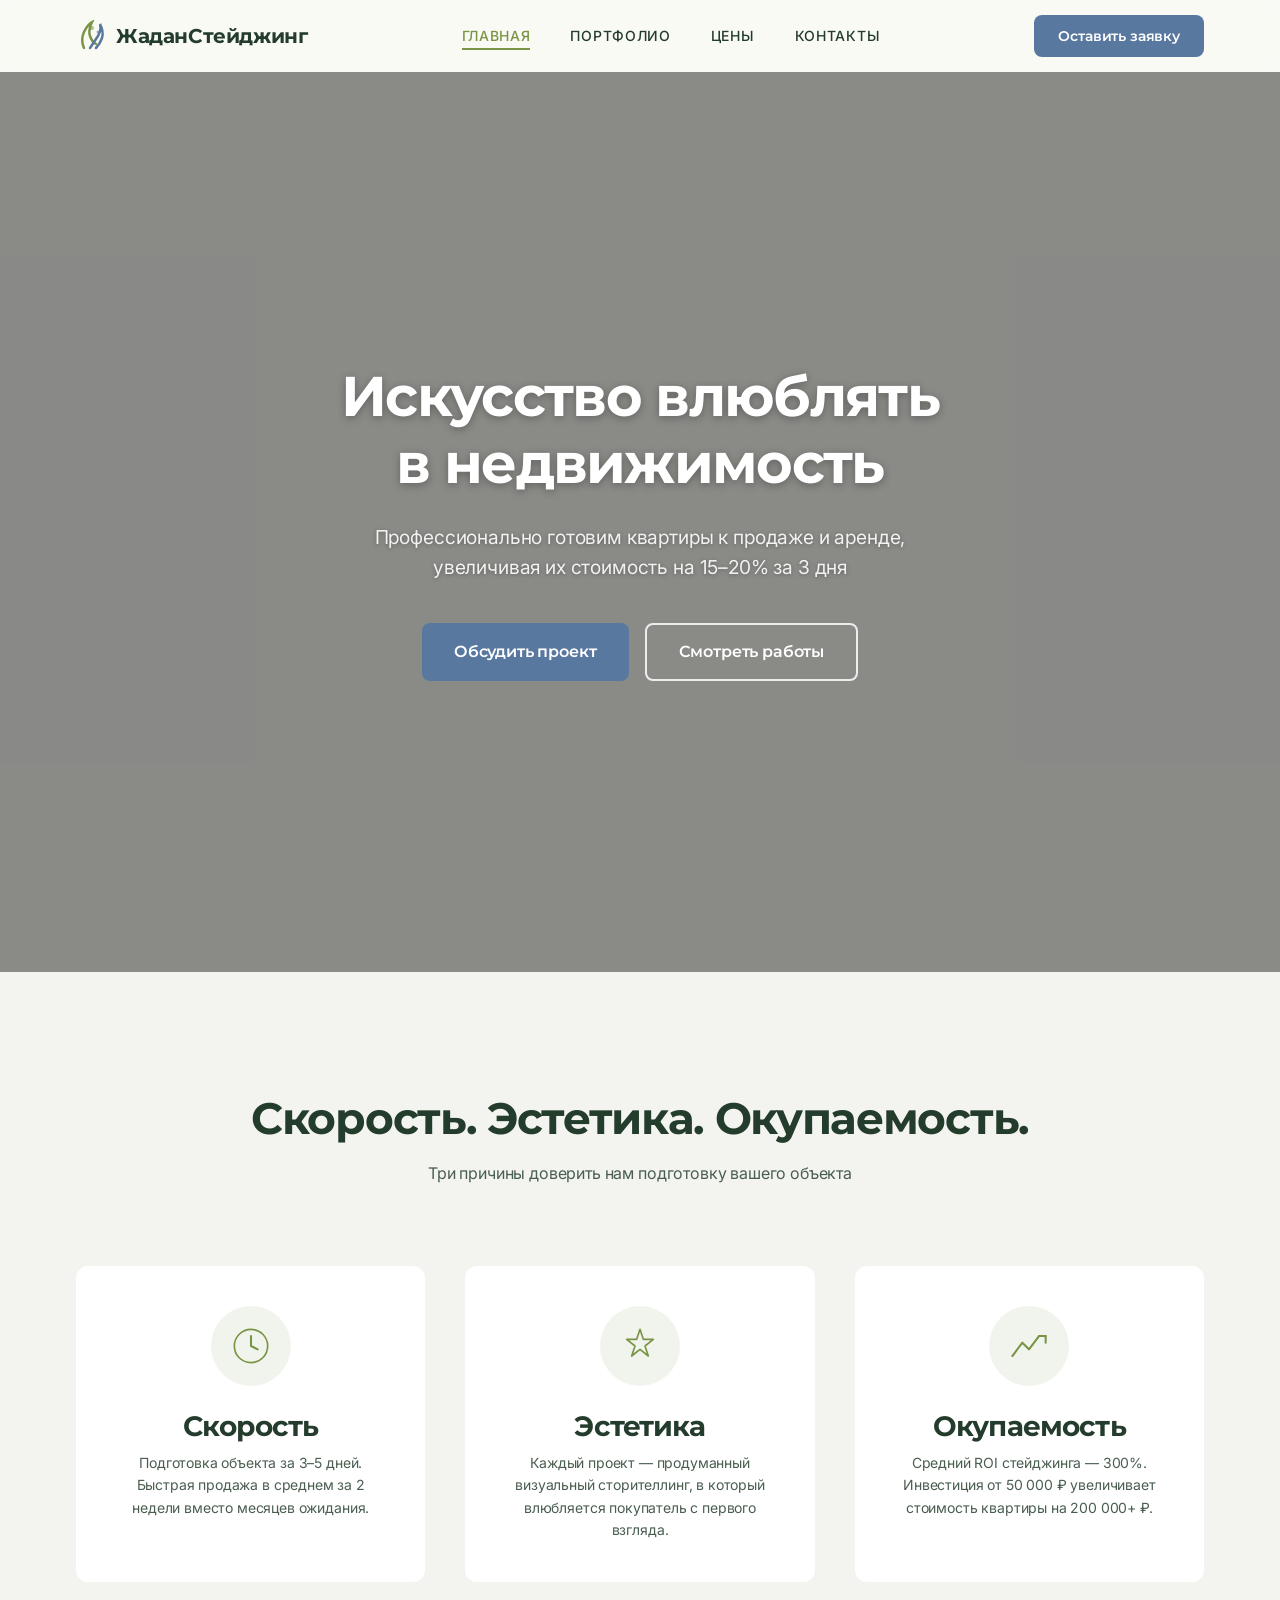
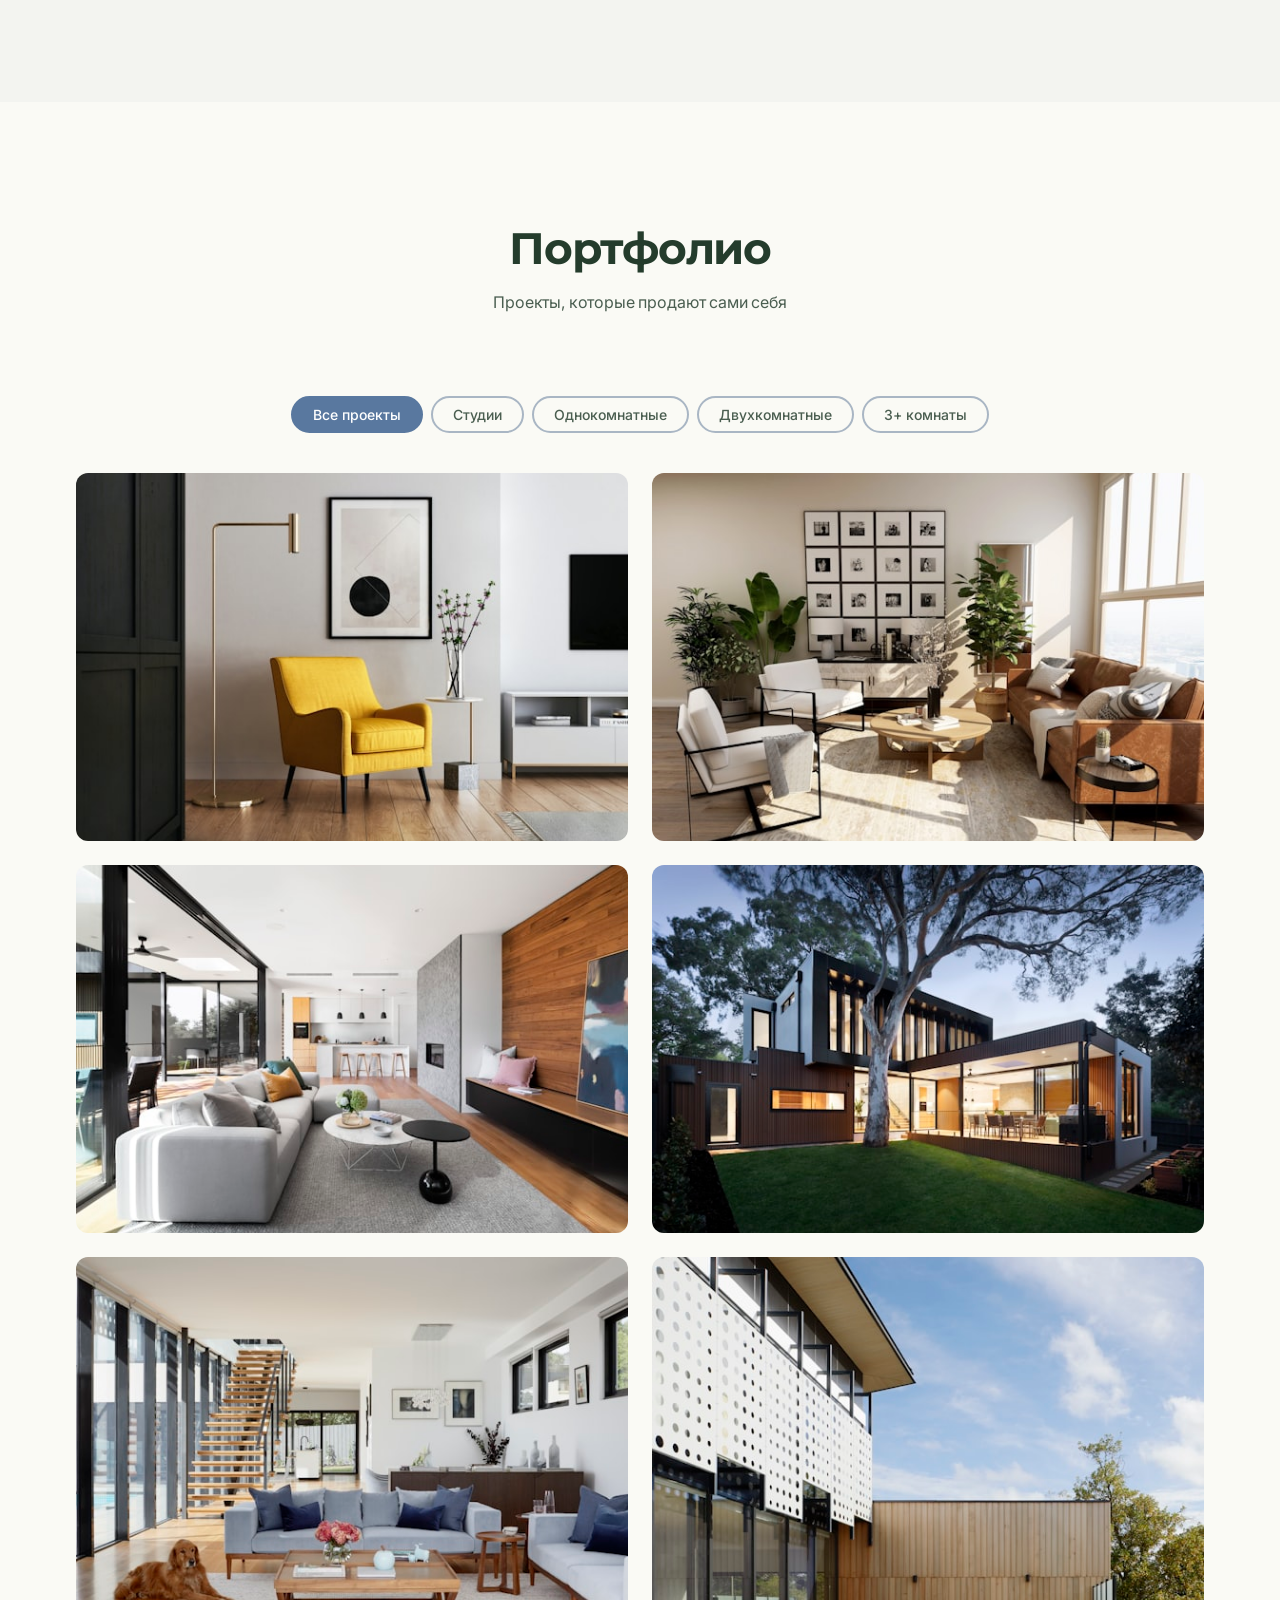
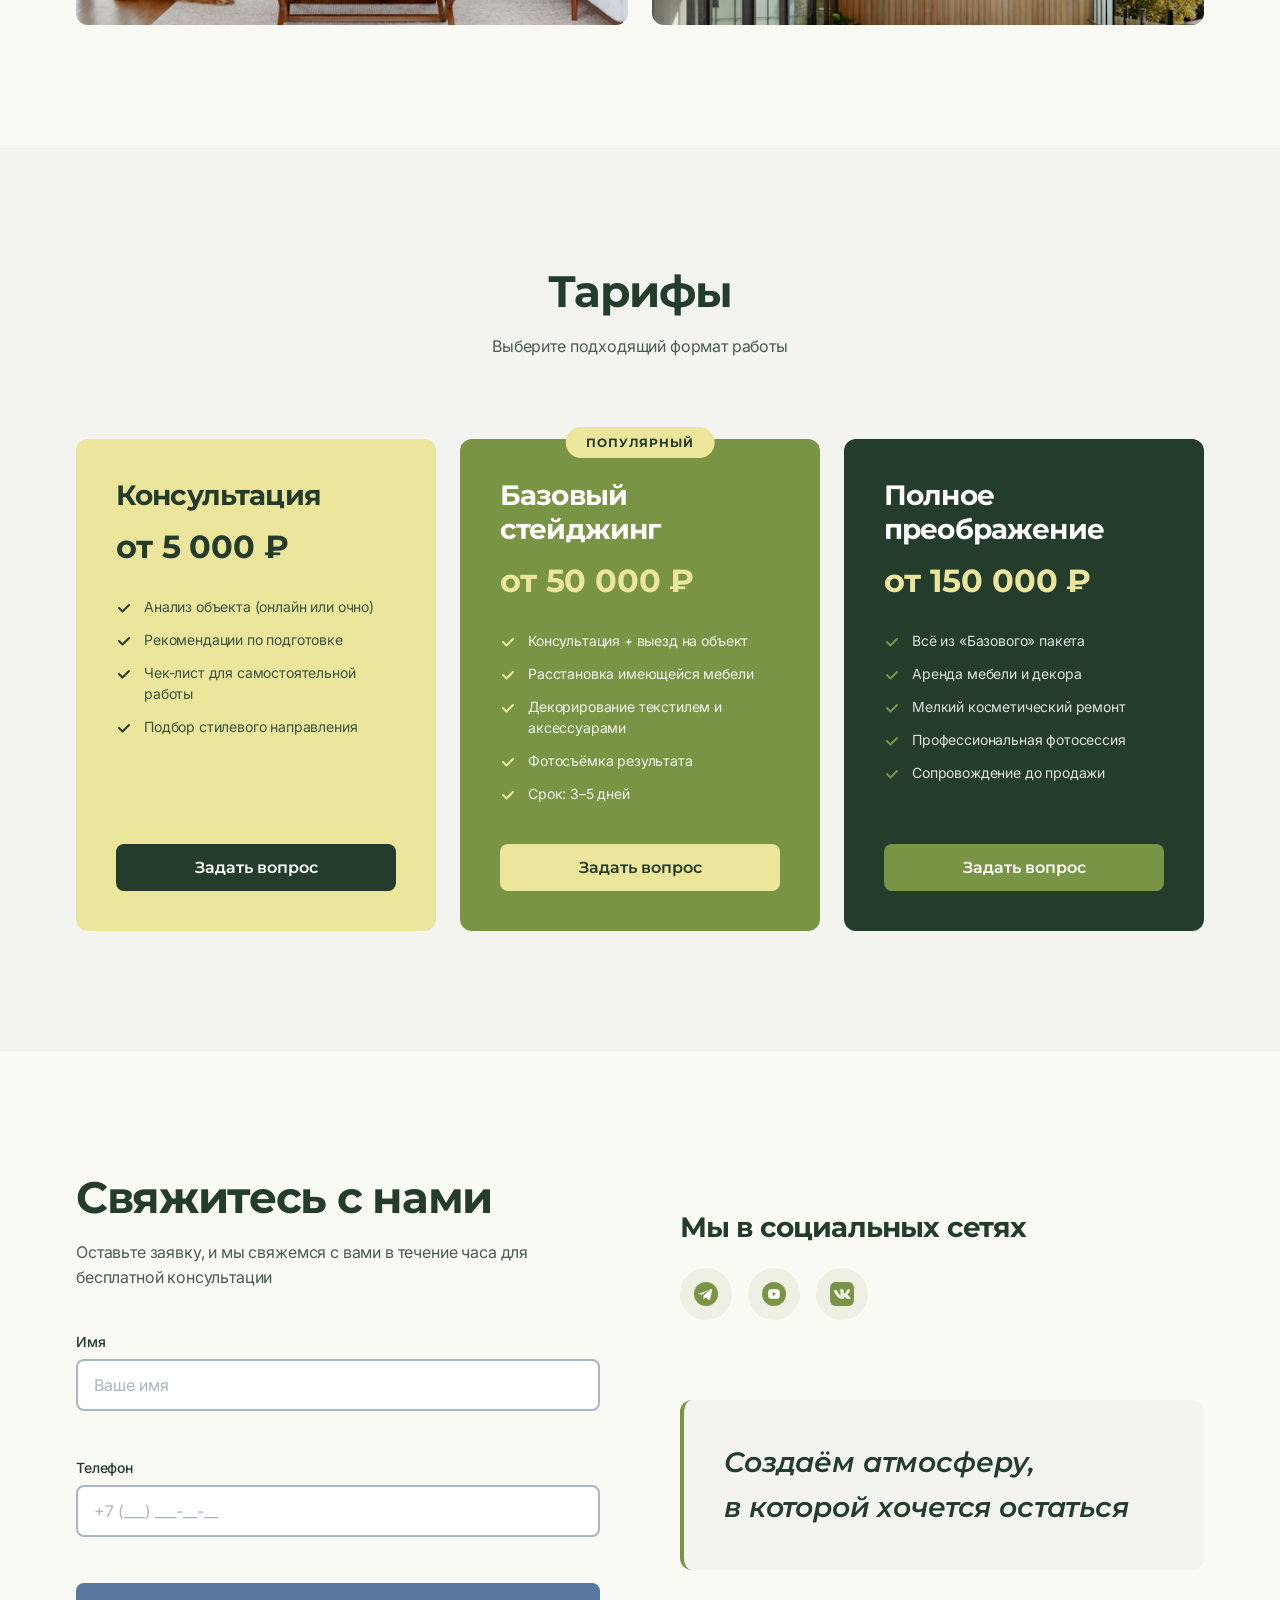
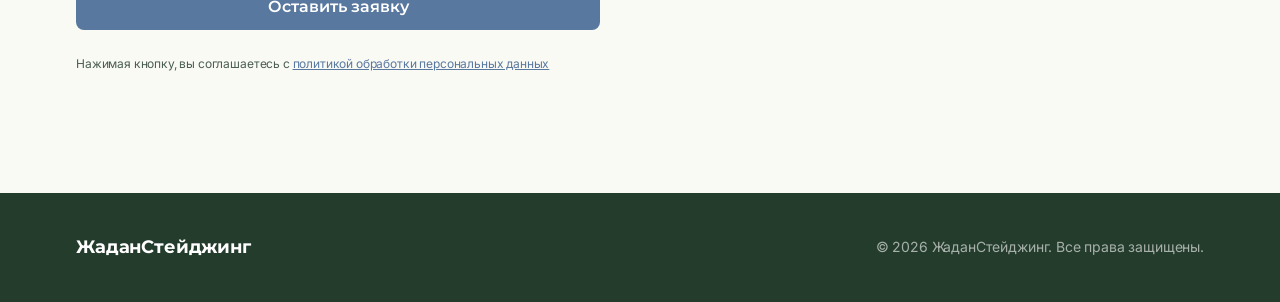
==== index.html @ 7bfe6c8c "старая версия Co-Authored-By: Claude Sonnet 4.6 <noreply@anthropic.com>" ====
<!DOCTYPE html>
<html lang="ru">
<head>
  <meta charset="UTF-8">
  <meta name="viewport" content="width=device-width, initial-scale=1.0">
  <meta name="description" content="Профессиональный хоумстейджинг для быстрой и выгодной продажи недвижимости. Увеличим стоимость вашего объекта за 3 дня.">
  <meta name="keywords" content="хоум стейджинг, подготовка квартиры к продаже, стейджинг Москва, home staging, ЖаданСтейджинг">

  <!-- Open Graph -->
  <meta property="og:title" content="ЖаданСтейджинг — Искусство влюблять в недвижимость">
  <meta property="og:description" content="Профессиональный хоум-стейджинг: быстрая продажа, высокая цена.">
  <meta property="og:type" content="website">
  <meta property="og:locale" content="ru_RU">

  <title>Хоумстейджинг в Москве — Студия «ЖаданСтейджинг»</title>

  <!-- Preconnect Google Fonts -->
  <link rel="preconnect" href="https://fonts.googleapis.com">
  <link rel="preconnect" href="https://fonts.gstatic.com" crossorigin>
  <link href="https://fonts.googleapis.com/css2?family=Inter:wght@400;500;600&family=Montserrat:wght@600;700&display=swap" rel="stylesheet">

  <!-- Preload hero image -->
  <link rel="preload" as="image" href="photo-1757924461488-ef9ad0670978.avif" type="image/avif">

  <!-- CSS -->
  <link rel="stylesheet" href="css/variables.css">
  <link rel="stylesheet" href="css/base.css">
  <link rel="stylesheet" href="css/header.css">
  <link rel="stylesheet" href="css/hero.css">
  <link rel="stylesheet" href="css/advantages.css">
  <link rel="stylesheet" href="css/portfolio.css">
  <link rel="stylesheet" href="css/pricing.css">
  <link rel="stylesheet" href="css/contacts.css">
  <link rel="stylesheet" href="css/animations.css">
  <link rel="stylesheet" href="css/responsive.css">

  <!-- JS -->
  <script src="js/main.js" defer></script>
  <script src="js/slider.js" defer></script>
  <script src="js/portfolio.js" defer></script>
  <script src="js/form.js" defer></script>
  <script src="js/modal.js" defer></script>
  <script src="js/animations.js" defer></script>

  <!-- Structured Data -->
  <script type="application/ld+json">
  {
    "@context": "https://schema.org",
    "@type": "LocalBusiness",
    "name": "ЖаданСтейджинг",
    "description": "Студия хоум-стейджинга в Москве. Подготовка квартир к продаже и аренде.",
    "url": "https://shelest-staging.ru",
    "address": {
      "@type": "PostalAddress",
      "addressLocality": "Москва",
      "addressCountry": "RU"
    },
    "sameAs": [
      "https://t.me/shelest_staging",
      "https://vk.com/shelest_staging"
    ]
  }
  </script>
</head>
<body>

  <!-- ===== HEADER ===== -->
  <header class="site-header" id="header">
    <div class="container header__inner">
      <a href="#" class="header__logo" aria-label="ЖаданСтейджинг — на главную">
        <svg class="header__logo-icon" width="32" height="32" viewBox="0 0 32 32" fill="none" aria-hidden="true">
          <path d="M8 28C8 28 4 20 8 12C12 4 16 2 16 2C16 2 12 10 14 16C16 22 20 24 20 24" stroke="#7A9445" stroke-width="2.5" stroke-linecap="round"/>
          <path d="M14 28C14 28 18 22 22 16C26 10 24 4 24 4C24 4 28 12 26 18C24 24 20 28 20 28" stroke="#59789F" stroke-width="2.5" stroke-linecap="round"/>
          <circle cx="16" cy="8" r="2" fill="#7A9445" opacity="0.6"/>
          <circle cx="22" cy="12" r="1.5" fill="#59789F" opacity="0.6"/>
        </svg>
        <span class="header__logo-text">ЖаданСтейджинг</span>
      </a>

      <nav class="header__nav" id="nav" aria-label="Основная навигация">
        <ul class="header__nav-list">
          <li><a href="#hero" class="header__nav-link">Главная</a></li>
          <li><a href="#portfolio" class="header__nav-link">Портфолио</a></li>
          <li><a href="#pricing" class="header__nav-link">Цены</a></li>
          <li><a href="#contacts" class="header__nav-link">Контакты</a></li>
        </ul>
      </nav>

      <a href="#contacts" class="btn-primary header__cta">Оставить заявку</a>

      <button class="header__burger" id="burger" aria-label="Открыть меню" aria-expanded="false">
        <span></span>
        <span></span>
        <span></span>
      </button>
    </div>
  </header>

  <main>
    <!-- ===== HERO ===== -->
    <section class="hero section" id="hero" style="background-image: url('photo-1757924461488-ef9ad0670978.avif');">
      <div class="hero__overlay"></div>
      <div class="container hero__inner">
        <div class="hero__content reveal">
          <h1 class="hero__title">Искусство влюблять в&nbsp;недвижимость</h1>
          <p class="hero__subtitle">
            Профессионально готовим квартиры к продаже и аренде, увеличивая их стоимость на 15–20% за&nbsp;3&nbsp;дня
          </p>
          <div class="hero__actions">
            <a href="#contacts" class="btn-primary hero__cta">Обсудить проект</a>
            <a href="#portfolio" class="btn-outline hero__cta-secondary">Смотреть работы</a>
          </div>
        </div>
      </div>
    </section>

    <!-- ===== ADVANTAGES ===== -->
    <section class="advantages section" id="advantages">
      <div class="container">
        <h2 class="section__title reveal">Скорость. Эстетика. Окупаемость.</h2>
        <p class="section__subtitle reveal">Три причины доверить нам подготовку вашего объекта</p>

        <div class="advantages__grid reveal-stagger">
          <article class="advantage-card reveal">
            <div class="advantage-card__icon" aria-hidden="true">
              <svg width="48" height="48" viewBox="0 0 48 48" fill="none">
                <circle cx="24" cy="24" r="20" stroke="currentColor" stroke-width="2"/>
                <polyline points="24,12 24,24 32,28" stroke="currentColor" stroke-width="2.5" stroke-linecap="round" stroke-linejoin="round"/>
              </svg>
            </div>
            <h3 class="advantage-card__title">Скорость</h3>
            <p class="advantage-card__text">
              Подготовка объекта за 3–5 дней. Быстрая продажа в среднем за 2 недели вместо месяцев ожидания.
            </p>
          </article>

          <article class="advantage-card reveal">
            <div class="advantage-card__icon" aria-hidden="true">
              <svg width="48" height="48" viewBox="0 0 48 48" fill="none">
                <path d="M24 4L28 16H40L30 24L34 36L24 28L14 36L18 24L8 16H20L24 4Z" stroke="currentColor" stroke-width="2" stroke-linejoin="round"/>
              </svg>
            </div>
            <h3 class="advantage-card__title">Эстетика</h3>
            <p class="advantage-card__text">
              Каждый проект — продуманный визуальный сторителлинг, в который влюбляется покупатель с первого взгляда.
            </p>
          </article>

          <article class="advantage-card reveal">
            <div class="advantage-card__icon" aria-hidden="true">
              <svg width="48" height="48" viewBox="0 0 48 48" fill="none">
                <polyline points="4,36 16,20 24,28 36,12 44,12" stroke="currentColor" stroke-width="2.5" stroke-linecap="round" stroke-linejoin="round"/>
                <polyline points="36,12 44,12 44,20" stroke="currentColor" stroke-width="2.5" stroke-linecap="round" stroke-linejoin="round"/>
              </svg>
            </div>
            <h3 class="advantage-card__title">Окупаемость</h3>
            <p class="advantage-card__text">
              Средний ROI стейджинга — 300%. Инвестиция от 50 000 ₽ увеличивает стоимость квартиры на 200 000+ ₽.
            </p>
          </article>
        </div>
      </div>
    </section>

    <!-- ===== PORTFOLIO ===== -->
    <section class="portfolio section" id="portfolio">
      <div class="container">
        <h2 class="section__title reveal">Портфолио</h2>
        <p class="section__subtitle reveal">Проекты, которые продают сами себя</p>

        <div class="portfolio__filters reveal" role="group" aria-label="Фильтр по типу">
          <button class="portfolio__filter-btn active" data-filter="all">Все проекты</button>
          <button class="portfolio__filter-btn" data-filter="studio">Студии</button>
          <button class="portfolio__filter-btn" data-filter="1room">Однокомнатные</button>
          <button class="portfolio__filter-btn" data-filter="2room">Двухкомнатные</button>
          <button class="portfolio__filter-btn" data-filter="3room">3+ комнаты</button>
        </div>

        <div class="portfolio__grid reveal-stagger">
          <article class="portfolio__item reveal" data-category="studio">
            <div class="portfolio__img-wrapper">
              <img src="assets/images/portfolio/project-1.webp" alt="Стейджинг студии 28м² в ЖК Символ" loading="lazy" width="580" height="400">
              <div class="portfolio__overlay">
                <span class="portfolio__tag">Студия</span>
                <h3 class="portfolio__item-title">ЖК «Символ»</h3>
                <p class="portfolio__item-details">28 м² · Студия · Современный стиль</p>
              </div>
            </div>
          </article>

          <article class="portfolio__item reveal" data-category="1room">
            <div class="portfolio__img-wrapper">
              <img src="assets/images/portfolio/project-2.webp" alt="Стейджинг однокомнатной 42м² в ЖК Скандинавия" loading="lazy" width="580" height="400">
              <div class="portfolio__overlay">
                <span class="portfolio__tag">Однокомнатная</span>
                <h3 class="portfolio__item-title">ЖК «Скандинавия»</h3>
                <p class="portfolio__item-details">42 м² · 1-комнатная · Скандинавский стиль</p>
              </div>
            </div>
          </article>

          <article class="portfolio__item reveal" data-category="2room">
            <div class="portfolio__img-wrapper">
              <img src="assets/images/portfolio/project-3.webp" alt="Стейджинг двухкомнатной 58м² в ЖК Сердце Столицы" loading="lazy" width="580" height="400">
              <div class="portfolio__overlay">
                <span class="portfolio__tag">Двухкомнатная</span>
                <h3 class="portfolio__item-title">ЖК «Сердце Столицы»</h3>
                <p class="portfolio__item-details">58 м² · 2-комнатная · Минимализм</p>
              </div>
            </div>
          </article>

          <article class="portfolio__item reveal" data-category="studio">
            <div class="portfolio__img-wrapper">
              <img src="assets/images/portfolio/project-4.webp" alt="Стейджинг студии 32м² в ЖК Level" loading="lazy" width="580" height="400">
              <div class="portfolio__overlay">
                <span class="portfolio__tag">Студия</span>
                <h3 class="portfolio__item-title">ЖК «Level Амурская»</h3>
                <p class="portfolio__item-details">32 м² · Студия · Лофт</p>
              </div>
            </div>
          </article>

          <article class="portfolio__item reveal" data-category="3room">
            <div class="portfolio__img-wrapper">
              <img src="assets/images/portfolio/project-5.webp" alt="Стейджинг трёхкомнатной 85м² в ЖК Пресня Сити" loading="lazy" width="580" height="400">
              <div class="portfolio__overlay">
                <span class="portfolio__tag">3+ комнаты</span>
                <h3 class="portfolio__item-title">ЖК «Пресня Сити»</h3>
                <p class="portfolio__item-details">85 м² · 3-комнатная · Классика</p>
              </div>
            </div>
          </article>

          <article class="portfolio__item reveal" data-category="1room">
            <div class="portfolio__img-wrapper">
              <img src="assets/images/portfolio/project-6.webp" alt="Стейджинг однокомнатной 38м² в ЖК Фили Град" loading="lazy" width="580" height="400">
              <div class="portfolio__overlay">
                <span class="portfolio__tag">Однокомнатная</span>
                <h3 class="portfolio__item-title">ЖК «Фили Град»</h3>
                <p class="portfolio__item-details">38 м² · 1-комнатная · Эко-стиль</p>
              </div>
            </div>
          </article>
        </div>
      </div>
    </section>

    <!-- ===== PRICING ===== -->
    <section class="pricing section" id="pricing">
      <div class="container">
        <h2 class="section__title reveal">Тарифы</h2>
        <p class="section__subtitle reveal">Выберите подходящий формат работы</p>

        <div class="pricing__grid reveal-stagger">
          <article class="pricing-card pricing-card--vanilla reveal">
            <h3 class="pricing-card__name">Консультация</h3>
            <p class="pricing-card__price">от 5 000 ₽</p>
            <ul class="pricing-card__features">
              <li>Анализ объекта (онлайн или очно)</li>
              <li>Рекомендации по подготовке</li>
              <li>Чек-лист для самостоятельной работы</li>
              <li>Подбор стилевого направления</li>
            </ul>
            <button type="button" class="btn-primary pricing-card__cta" data-modal="pricing" data-plan="Консультация" data-desc="Консультация — быстрый старт для подготовки вашей квартиры. Расскажем, что нужно сделать, и составим план действий.">Задать вопрос</button>
          </article>

          <article class="pricing-card pricing-card--moss reveal">
            <span class="pricing-card__badge">Популярный</span>
            <h3 class="pricing-card__name">Базовый стейджинг</h3>
            <p class="pricing-card__price">от 50 000 ₽</p>
            <ul class="pricing-card__features">
              <li>Консультация + выезд на объект</li>
              <li>Расстановка имеющейся мебели</li>
              <li>Декорирование текстилем и аксессуарами</li>
              <li>Фотосъёмка результата</li>
              <li>Срок: 3–5 дней</li>
            </ul>
            <button type="button" class="btn-primary pricing-card__cta" data-modal="pricing" data-plan="Базовый стейджинг" data-desc="Базовый стейджинг — оптимальное соотношение вложений и результата. Расскажем детали и рассчитаем стоимость для вашей квартиры.">Задать вопрос</button>
          </article>

          <article class="pricing-card pricing-card--dark reveal">
            <h3 class="pricing-card__name">Полное преображение</h3>
            <p class="pricing-card__price">от 150 000 ₽</p>
            <ul class="pricing-card__features">
              <li>Всё из «Базового» пакета</li>
              <li>Аренда мебели и декора</li>
              <li>Мелкий косметический ремонт</li>
              <li>Профессиональная фотосессия</li>
              <li>Сопровождение до продажи</li>
            </ul>
            <button type="button" class="btn-primary pricing-card__cta" data-modal="pricing" data-plan="Полное преображение" data-desc="Полное преображение — комплексная подготовка вашей квартиры под ключ. Обсудим детали и подберём лучшее решение.">Задать вопрос</button>
          </article>
        </div>
      </div>
    </section>

    <!-- ===== CONTACTS ===== -->
    <section class="contacts section" id="contacts">
      <div class="container contacts__inner">
        <div class="contacts__content reveal">
          <h2 class="contacts__title">Свяжитесь с нами</h2>
          <p class="contacts__text">
            Оставьте заявку, и мы свяжемся с вами в течение часа для бесплатной консультации
          </p>

          <form class="contacts__form" id="contact-form" novalidate>
            <div class="form-group">
              <label for="name" class="form-label">Имя</label>
              <input
                type="text" id="name" name="name"
                class="form-input"
                placeholder="Ваше имя"
                required minlength="2"
                autocomplete="given-name"
              >
              <span class="form-error" aria-live="polite"></span>
            </div>
            <div class="form-group">
              <label for="phone" class="form-label">Телефон</label>
              <input
                type="tel" id="phone" name="phone"
                class="form-input"
                placeholder="+7 (___) ___-__-__"
                required
                autocomplete="tel"
              >
              <span class="form-error" aria-live="polite"></span>
            </div>
            <button type="submit" class="btn-primary contacts__submit">Оставить заявку</button>
            <p class="contacts__consent">
              Нажимая кнопку, вы соглашаетесь с
              <a href="#">политикой обработки персональных данных</a>
            </p>
          </form>
        </div>

        <div class="contacts__info reveal">
          <h3 class="contacts__info-title">Мы в социальных сетях</h3>
          <div class="contacts__social-links">
            <a href="https://t.me/" class="social-link" aria-label="Telegram" target="_blank" rel="noopener">
              <svg width="28" height="28" viewBox="0 0 28 28" fill="none">
                <path d="M14 28C21.732 28 28 21.732 28 14C28 6.268 21.732 0 14 0C6.268 0 0 6.268 0 14C0 21.732 6.268 28 14 28Z" fill="currentColor"/>
                <path d="M6.3 13.7L20.2 8.2C20.8 8 21.4 8.4 21.2 9.2L18.8 20.4C18.6 21.1 18.1 21.3 17.5 20.9L13.5 18L11.6 19.8C11.4 20 11.1 20.1 10.9 19.8L11.3 15.8L18.3 9.5C18.6 9.2 18.2 9.1 17.8 9.3L9.1 14.8L5.2 13.6C4.5 13.4 4.5 12.8 5.3 12.4L6.3 13.7Z" fill="white"/>
              </svg>
            </a>
            <a href="https://youtube.com/" class="social-link" aria-label="YouTube" target="_blank" rel="noopener">
              <svg width="28" height="28" viewBox="0 0 28 28" fill="none">
                <rect width="28" height="28" rx="14" fill="currentColor"/>
                <path d="M20.5 10.2C20.3 9.5 19.8 9 19.1 8.8C17.8 8.5 14 8.5 14 8.5C14 8.5 10.2 8.5 8.9 8.8C8.2 9 7.7 9.5 7.5 10.2C7.2 11.5 7.2 14 7.2 14C7.2 14 7.2 16.5 7.5 17.8C7.7 18.5 8.2 19 8.9 19.2C10.2 19.5 14 19.5 14 19.5C14 19.5 17.8 19.5 19.1 19.2C19.8 19 20.3 18.5 20.5 17.8C20.8 16.5 20.8 14 20.8 14C20.8 14 20.8 11.5 20.5 10.2Z" fill="white"/>
                <path d="M12.5 16.5L16.5 14L12.5 11.5V16.5Z" fill="currentColor"/>
              </svg>
            </a>
            <a href="https://vk.com/" class="social-link" aria-label="ВКонтакте" target="_blank" rel="noopener">
              <svg width="28" height="28" viewBox="0 0 24 24" fill="currentColor">
                <path fill-rule="evenodd" clip-rule="evenodd" d="M15.684 0H8.316C1.592 0 0 1.592 0 8.316v7.368C0 22.408 1.592 24 8.316 24h7.368C22.408 24 24 22.408 24 15.684V8.316C24 1.592 22.408 0 15.684 0zm3.692 17.123h-1.744c-.66 0-.864-.525-2.05-1.727-1.033-1-1.49-.895-1.49 0v1.49C14.092 17 13.35 17 12.5 17c-3.042 0-4.864-1.99-4.864-1.99s-2.498-3.08-3.788-5.86c-.267-.59-.037-.893.616-.893h1.74c.543 0 .75.244.975.814.89 2.18 2.37 4.08 2.98 4.08.23 0 .336-.105.336-.674V9.58c-.063-1.24-.73-1.35-.73-1.9 0-.27.207-.543.547-.543h2.74c.46 0 .626.244.626.787v3.31c0 .46.207.624.336.624.23 0 .42-.164 1.34-1.126 1.02-1.126 1.75-2.87 1.75-2.87.1-.223.334-.45.9-.45h1.74c.52 0 .637.268.52.787-.22 1.02-2.345 3.986-2.345 3.986-.186.3-.25.445 0 .78.185.245.795.79 1.2 1.273.75.85 1.318 1.57 1.468 2.063.14.49-.12.74-.62.74z"/>
              </svg>
            </a>
          </div>

          <div class="contacts__quote">
            <p class="contacts__slogan">Создаём атмосферу, в&nbsp;которой хочется остаться</p>
          </div>
        </div>
      </div>
    </section>
  </main>

  <!-- ===== MODAL: Telegram ===== -->
  <div class="modal" id="modal-pricing" role="dialog" aria-modal="true" aria-labelledby="modal-title" hidden>
    <div class="modal__backdrop"></div>
    <div class="modal__content">
      <button class="modal__close" aria-label="Закрыть">
        <svg width="20" height="20" viewBox="0 0 20 20" fill="none">
          <path d="M15 5L5 15M5 5L15 15" stroke="currentColor" stroke-width="1.5" stroke-linecap="round"/>
        </svg>
      </button>
      <span class="modal__label">Задать вопрос</span>
      <h3 class="modal__title" id="modal-title">Напишите нам в Telegram</h3>
      <p class="modal__text" id="modal-text">Расскажем детали и рассчитаем стоимость для вашей квартиры.</p>
      <a href="https://t.me/shelest_staging" class="btn-primary modal__tg-btn" target="_blank" rel="noopener">
        <svg width="20" height="20" viewBox="0 0 20 20" fill="none">
          <path d="M18.3 2.1L1.2 9.1C0.4 9.4 0.4 10.5 1.3 10.8L5.4 12.1L15.2 5.7C15.4 5.5 15.7 5.8 15.5 6L7.6 13.2L7.3 17.1C7.3 17.1 7.6 17.8 8.2 17.2L10.8 14.7L15.2 17.9C15.9 18.3 16.8 17.9 16.9 17.1L19.7 3.3C19.9 2.3 18.9 1.6 18.3 2.1Z" fill="currentColor"/>
        </svg>
        Открыть Telegram
      </a>
      <button type="button" class="btn-outline modal__close-btn">Закрыть</button>
    </div>
  </div>

  <!-- ===== FOOTER ===== -->
  <footer class="site-footer">
    <div class="container footer__inner">
      <p class="footer__brand">ЖаданСтейджинг</p>
      <p class="footer__copy">&copy; 2026 ЖаданСтейджинг. Все права защищены.</p>
    </div>
  </footer>

</body>
</html>
---- css/variables.css ----
:root {
  /* ===== Color Palette ===== */
  --color-primary: #59789F;
  --color-primary-hover: #4A6589;
  --color-secondary: #A9B6C4;
  --color-highlight: #ECE69D;
  --color-accent: #7A9445;
  --color-accent-hover: #6B8239;
  --color-text: #243C2C;
  --color-text-muted: #4A5E50;
  --color-bg: #FAFAF5;
  --color-bg-alt: #F3F4F0;
  --color-white: #FFFFFF;
  --color-overlay: rgba(36, 60, 44, 0.65);

  /* ===== Typography ===== */
  --font-heading: 'Montserrat', sans-serif;
  --font-body: 'Inter', sans-serif;

  --fs-h1: clamp(2rem, 5vw, 3.5rem);
  --fs-h2: clamp(1.75rem, 4vw, 2.75rem);
  --fs-h3: clamp(1.25rem, 2.5vw, 1.75rem);
  --fs-body: clamp(1rem, 1.2vw, 1.125rem);
  --fs-small: 0.875rem;
  --fs-button: 1rem;

  --fw-regular: 400;
  --fw-medium: 500;
  --fw-semibold: 600;
  --fw-bold: 700;

  --lh-heading: 1.2;
  --lh-body: 1.6;
  --ls-heading: -0.03em;
  --ls-body: -0.01em;

  /* ===== Spacing ===== */
  --space-xs: 0.5rem;
  --space-sm: 1rem;
  --space-md: 1.5rem;
  --space-lg: 2.5rem;
  --space-xl: 5rem;
  --space-2xl: 7.5rem;
  --space-section: var(--space-2xl);

  /* ===== Layout ===== */
  --container-max: 1200px;
  --container-padding: 2.25rem;
  --border-radius: 12px;
  --border-radius-sm: 8px;

  /* ===== Transitions ===== */
  --transition-base: 0.3s cubic-bezier(0.44, 0, 0.56, 1);
  --transition-slow: 0.5s cubic-bezier(0.44, 0, 0.56, 1);

  /* ===== Header ===== */
  --header-height: 72px;

  /* ===== Z-index ===== */
  --z-header: 100;
  --z-overlay: 50;
  --z-slider: 10;
  --z-modal: 200;
}
---- css/base.css ----
/* ===== Modern Reset ===== */
*,
*::before,
*::after {
  box-sizing: border-box;
  margin: 0;
  padding: 0;
}

html {
  scroll-behavior: smooth;
  scroll-padding-top: var(--header-height);
  -webkit-text-size-adjust: 100%;
}

body {
  font-family: var(--font-body);
  font-size: var(--fs-body);
  font-weight: var(--fw-regular);
  line-height: var(--lh-body);
  letter-spacing: var(--ls-body);
  color: var(--color-text);
  background-color: var(--color-bg);
  -webkit-font-smoothing: antialiased;
  -moz-osx-font-smoothing: grayscale;
  overflow-x: hidden;
}

body.no-scroll {
  overflow: hidden;
}

/* ===== Typography ===== */
h1, h2, h3, h4 {
  font-family: var(--font-heading);
  font-weight: var(--fw-bold);
  line-height: var(--lh-heading);
  letter-spacing: var(--ls-heading);
  color: var(--color-text);
}

h1 { font-size: var(--fs-h1); }
h2 { font-size: var(--fs-h2); }
h3 { font-size: var(--fs-h3); }

p {
  margin-bottom: var(--space-sm);
}

p:last-child {
  margin-bottom: 0;
}

img {
  max-width: 100%;
  height: auto;
  display: block;
}

a {
  color: var(--color-primary);
  text-decoration: none;
  transition: color var(--transition-base);
}

a:hover {
  color: var(--color-primary-hover);
}

ul, ol {
  list-style: none;
}

/* ===== Layout ===== */
.container {
  max-width: var(--container-max);
  margin-inline: auto;
  padding-inline: var(--container-padding);
}

.section {
  padding-block: var(--space-section);
}

/* ===== Buttons ===== */
.btn-primary {
  display: inline-flex;
  align-items: center;
  justify-content: center;
  gap: 0.5rem;
  padding: 0.875rem 2rem;
  background-color: var(--color-primary);
  color: var(--color-white);
  font-family: var(--font-heading);
  font-size: var(--fs-button);
  font-weight: var(--fw-semibold);
  border: none;
  border-radius: var(--border-radius-sm);
  cursor: pointer;
  transition:
    background-color var(--transition-base),
    transform var(--transition-base),
    box-shadow var(--transition-base);
  text-decoration: none;
}

.btn-primary:hover {
  background-color: var(--color-primary-hover);
  color: var(--color-white);
  transform: translateY(-2px);
  box-shadow: 0 4px 12px rgba(89, 120, 159, 0.3);
}

.btn-primary:active {
  transform: translateY(0);
}

.btn-outline {
  display: inline-flex;
  align-items: center;
  justify-content: center;
  gap: 0.5rem;
  padding: 0.875rem 2rem;
  background-color: transparent;
  color: var(--color-primary);
  font-family: var(--font-heading);
  font-size: var(--fs-button);
  font-weight: var(--fw-semibold);
  border: 2px solid var(--color-primary);
  border-radius: var(--border-radius-sm);
  cursor: pointer;
  transition:
    background-color var(--transition-base),
    color var(--transition-base),
    transform var(--transition-base);
  text-decoration: none;
}

.btn-outline:hover {
  background-color: var(--color-primary);
  color: var(--color-white);
  transform: translateY(-2px);
}

/* ===== Utilities ===== */
.sr-only {
  position: absolute;
  width: 1px;
  height: 1px;
  padding: 0;
  margin: -1px;
  overflow: hidden;
  clip: rect(0, 0, 0, 0);
  white-space: nowrap;
  border: 0;
}

.section__title {
  text-align: center;
  margin-bottom: var(--space-sm);
}

.section__subtitle {
  text-align: center;
  color: var(--color-text-muted);
  font-size: var(--fs-body);
  margin-bottom: var(--space-xl);
}
---- css/header.css ----
/* ===== Sticky Header ===== */
.site-header {
  position: sticky;
  top: 0;
  z-index: var(--z-header);
  height: var(--header-height);
  background-color: rgba(250, 250, 245, 0.85);
  backdrop-filter: blur(12px);
  -webkit-backdrop-filter: blur(12px);
  transition: box-shadow var(--transition-base);
}

.site-header.header--scrolled {
  box-shadow: 0 1px 16px rgba(36, 60, 44, 0.08);
}

.header__inner {
  display: flex;
  align-items: center;
  height: 100%;
  gap: var(--space-md);
}

/* ===== Logo ===== */
.header__logo {
  display: flex;
  align-items: center;
  gap: 0.5rem;
  text-decoration: none;
  color: var(--color-text);
  flex-shrink: 0;
}

.header__logo:hover {
  color: var(--color-text);
}

.header__logo-text {
  font-family: var(--font-heading);
  font-weight: var(--fw-bold);
  font-size: 1.25rem;
  letter-spacing: -0.02em;
}

/* ===== Navigation ===== */
.header__nav {
  margin-inline: auto;
}

.header__nav-list {
  display: flex;
  align-items: center;
  gap: var(--space-lg);
}

.header__nav-link {
  color: var(--color-text);
  font-family: var(--font-body);
  font-size: var(--fs-small);
  font-weight: var(--fw-medium);
  text-transform: uppercase;
  letter-spacing: 0.05em;
  text-decoration: none;
  position: relative;
  padding-block: 0.25rem;
  transition: color var(--transition-base);
}

.header__nav-link::after {
  content: '';
  position: absolute;
  bottom: -2px;
  left: 0;
  width: 0;
  height: 2px;
  background-color: var(--color-accent);
  transition: width var(--transition-base);
}

.header__nav-link:hover,
.header__nav-link--active {
  color: var(--color-accent);
}

.header__nav-link:hover::after,
.header__nav-link--active::after {
  width: 100%;
}

/* ===== Header CTA ===== */
.header__cta {
  flex-shrink: 0;
  padding: 0.625rem 1.5rem;
  font-size: var(--fs-small);
}

/* ===== Burger (mobile) ===== */
.header__burger {
  display: none;
  flex-direction: column;
  justify-content: center;
  gap: 5px;
  width: 32px;
  height: 32px;
  background: none;
  border: none;
  cursor: pointer;
  padding: 0;
  z-index: calc(var(--z-header) + 1);
}

.header__burger span {
  display: block;
  width: 24px;
  height: 2px;
  background-color: var(--color-text);
  border-radius: 2px;
  transition:
    transform var(--transition-base),
    opacity var(--transition-base);
}

/* Burger open state */
.header__burger[aria-expanded="true"] span:nth-child(1) {
  transform: translateY(7px) rotate(45deg);
}

.header__burger[aria-expanded="true"] span:nth-child(2) {
  opacity: 0;
}

.header__burger[aria-expanded="true"] span:nth-child(3) {
  transform: translateY(-7px) rotate(-45deg);
}
---- css/hero.css ----
/* ===== Hero Section ===== */
.hero {
  position: relative;
  min-height: 100vh;
  display: flex;
  align-items: center;
  justify-content: center;
  overflow: hidden;
  background-size: cover;
  background-position: center;
  background-repeat: no-repeat;
}

.hero__overlay {
  position: absolute;
  inset: 0;
  background: rgba(0, 0, 0, 0.45);
  z-index: 1;
}

.hero__inner {
  position: relative;
  z-index: 2;
  display: flex;
  align-items: center;
  justify-content: center;
  width: 100%;
}

.hero__content {
  text-align: center;
  max-width: 700px;
  padding: var(--space-xl) var(--container-padding);
}

.hero__title {
  margin-bottom: var(--space-md);
  color: #fff;
  text-shadow: 0 2px 8px rgba(0, 0, 0, 0.3);
}

.hero__subtitle {
  color: rgba(255, 255, 255, 0.9);
  font-size: clamp(1.05rem, 1.5vw, 1.25rem);
  margin-bottom: var(--space-lg);
  text-shadow: 0 1px 4px rgba(0, 0, 0, 0.3);
}

.hero__actions {
  display: flex;
  gap: var(--space-sm);
  flex-wrap: wrap;
  justify-content: center;
}

.hero__cta-secondary {
  color: #fff;
  border-color: rgba(255, 255, 255, 0.85);
  border-width: 2px;
}

.hero__cta-secondary:hover {
  background-color: rgba(255, 255, 255, 0.15);
  border-color: #fff;
}
---- css/advantages.css ----
/* ===== Advantages Section ===== */
.advantages {
  background-color: var(--color-bg-alt);
}

.advantages__grid {
  display: grid;
  grid-template-columns: repeat(3, 1fr);
  gap: var(--space-lg);
}

/* ===== Advantage Card ===== */
.advantage-card {
  text-align: center;
  padding: var(--space-lg);
  border-radius: var(--border-radius);
  background-color: var(--color-white);
  transition: transform var(--transition-base), box-shadow var(--transition-base);
}

.advantage-card:hover {
  transform: translateY(-4px);
  box-shadow: 0 8px 32px rgba(36, 60, 44, 0.08);
}

.advantage-card__icon {
  display: inline-flex;
  align-items: center;
  justify-content: center;
  width: 80px;
  height: 80px;
  border-radius: 50%;
  background-color: rgba(122, 148, 69, 0.1);
  color: var(--color-accent);
  margin-bottom: var(--space-md);
}

.advantage-card__icon svg {
  width: 40px;
  height: 40px;
}

.advantage-card__title {
  margin-bottom: var(--space-xs);
}

.advantage-card__text {
  color: var(--color-text-muted);
  font-size: var(--fs-small);
  line-height: 1.6;
}
---- css/portfolio.css ----
/* ===== Portfolio Section ===== */
.portfolio__filters {
  display: flex;
  flex-wrap: wrap;
  justify-content: center;
  gap: 0.5rem;
  margin-bottom: var(--space-lg);
}

.portfolio__filter-btn {
  padding: 0.5rem 1.25rem;
  background: none;
  border: 2px solid var(--color-secondary);
  border-radius: 100px;
  font-family: var(--font-body);
  font-size: var(--fs-small);
  font-weight: var(--fw-medium);
  color: var(--color-text-muted);
  cursor: pointer;
  transition:
    background-color var(--transition-base),
    border-color var(--transition-base),
    color var(--transition-base);
}

.portfolio__filter-btn:hover {
  border-color: var(--color-primary);
  color: var(--color-primary);
}

.portfolio__filter-btn.active {
  background-color: var(--color-primary);
  border-color: var(--color-primary);
  color: var(--color-white);
}

/* ===== Portfolio Grid ===== */
.portfolio__grid {
  display: grid;
  grid-template-columns: repeat(2, 1fr);
  gap: var(--space-md);
}

.portfolio__item {
  opacity: 1;
  transform: scale(1);
  transition:
    opacity var(--transition-base),
    transform var(--transition-base);
}

.portfolio__item--hidden {
  opacity: 0;
  transform: scale(0.95);
  position: absolute !important;
  visibility: hidden;
  pointer-events: none;
  width: 0;
  height: 0;
  overflow: hidden;
}

/* ===== Portfolio Card ===== */
.portfolio__img-wrapper {
  position: relative;
  overflow: hidden;
  border-radius: var(--border-radius);
  aspect-ratio: 3 / 2;
  background-color: var(--color-bg-alt);
}

.portfolio__img-wrapper img {
  width: 100%;
  height: 100%;
  object-fit: cover;
  transition: transform var(--transition-slow);
}

.portfolio__img-wrapper:hover img {
  transform: scale(1.04);
}

/* ===== Hover Overlay ===== */
.portfolio__overlay {
  position: absolute;
  inset: 0;
  background: var(--color-overlay);
  display: flex;
  flex-direction: column;
  justify-content: flex-end;
  padding: var(--space-md);
  opacity: 0;
  transition: opacity var(--transition-base);
}

.portfolio__img-wrapper:hover .portfolio__overlay {
  opacity: 1;
}

.portfolio__tag {
  display: inline-block;
  align-self: flex-start;
  padding: 0.2rem 0.6rem;
  background-color: var(--color-accent);
  color: var(--color-white);
  font-size: 0.75rem;
  font-weight: var(--fw-semibold);
  border-radius: 4px;
  margin-bottom: var(--space-xs);
  text-transform: uppercase;
  letter-spacing: 0.05em;
}

.portfolio__item-title {
  color: var(--color-white);
  font-size: var(--fs-h3);
  margin-bottom: 0.25rem;
}

.portfolio__item-details {
  color: rgba(255, 255, 255, 0.8);
  font-size: var(--fs-small);
  margin-bottom: 0;
}
---- css/pricing.css ----
/* ===== Pricing Section ===== */
.pricing {
  background-color: var(--color-bg-alt);
}

.pricing__grid {
  display: grid;
  grid-template-columns: repeat(3, 1fr);
  gap: var(--space-md);
  align-items: stretch;
}

/* ===== Pricing Card (base) ===== */
.pricing-card {
  position: relative;
  border-radius: var(--border-radius);
  padding: var(--space-lg);
  display: flex;
  flex-direction: column;
  transition: transform var(--transition-base), box-shadow var(--transition-base);
}

.pricing-card:hover {
  transform: translateY(-4px);
  box-shadow: 0 8px 32px rgba(36, 60, 44, 0.12);
}

/* ===== Card 1: Vanilla (#ECE69D) ===== */
.pricing-card--vanilla {
  background-color: #ECE69D;
}

.pricing-card--vanilla .pricing-card__name {
  color: #243C2C;
}

.pricing-card--vanilla .pricing-card__price {
  color: #243C2C;
}

.pricing-card--vanilla .pricing-card__features li {
  color: #3A5440;
}

.pricing-card--vanilla .pricing-card__features li::before {
  background-image: url("data:image/svg+xml,%3Csvg xmlns='http://www.w3.org/2000/svg' viewBox='0 0 16 16' fill='none'%3E%3Cpath d='M3 8L6.5 11.5L13 5' stroke='%23243C2C' stroke-width='2' stroke-linecap='round' stroke-linejoin='round'/%3E%3C/svg%3E");
}

.pricing-card--vanilla .pricing-card__cta {
  background-color: #243C2C;
  color: #FFFFFF;
}

.pricing-card--vanilla .pricing-card__cta:hover {
  background-color: #1a2d20;
}

/* ===== Card 2: Moss Green (#7A9445) ===== */
.pricing-card--moss {
  background-color: #7A9445;
}

.pricing-card--moss .pricing-card__name {
  color: #FFFFFF;
}

.pricing-card--moss .pricing-card__price {
  color: #ECE69D;
}

.pricing-card--moss .pricing-card__features li {
  color: rgba(255, 255, 255, 0.9);
}

.pricing-card--moss .pricing-card__features li::before {
  background-image: url("data:image/svg+xml,%3Csvg xmlns='http://www.w3.org/2000/svg' viewBox='0 0 16 16' fill='none'%3E%3Cpath d='M3 8L6.5 11.5L13 5' stroke='%23ECE69D' stroke-width='2' stroke-linecap='round' stroke-linejoin='round'/%3E%3C/svg%3E");
}

.pricing-card--moss .pricing-card__badge {
  background-color: #ECE69D;
  color: #243C2C;
}

.pricing-card--moss .pricing-card__cta {
  background-color: #ECE69D;
  color: #243C2C;
}

.pricing-card--moss .pricing-card__cta:hover {
  background-color: #e4dd85;
  color: #243C2C;
}

/* ===== Card 3: Dark Green (#243C2C) ===== */
.pricing-card--dark {
  background-color: #243C2C;
}

.pricing-card--dark .pricing-card__name {
  color: #FFFFFF;
}

.pricing-card--dark .pricing-card__price {
  color: #ECE69D;
}

.pricing-card--dark .pricing-card__features li {
  color: rgba(255, 255, 255, 0.85);
}

.pricing-card--dark .pricing-card__features li::before {
  background-image: url("data:image/svg+xml,%3Csvg xmlns='http://www.w3.org/2000/svg' viewBox='0 0 16 16' fill='none'%3E%3Cpath d='M3 8L6.5 11.5L13 5' stroke='%237A9445' stroke-width='2' stroke-linecap='round' stroke-linejoin='round'/%3E%3C/svg%3E");
}

.pricing-card--dark .pricing-card__cta {
  background-color: #7A9445;
  color: #FFFFFF;
}

.pricing-card--dark .pricing-card__cta:hover {
  background-color: #6B8239;
}

/* ===== Badge ===== */
.pricing-card__badge {
  position: absolute;
  top: -12px;
  left: 50%;
  transform: translateX(-50%);
  padding: 0.35rem 1.25rem;
  font-family: var(--font-heading);
  font-size: 0.75rem;
  font-weight: var(--fw-bold);
  border-radius: 100px;
  text-transform: uppercase;
  letter-spacing: 0.08em;
  white-space: nowrap;
}

/* ===== Card content ===== */
.pricing-card__name {
  font-size: var(--fs-h3);
  margin-bottom: var(--space-xs);
}

.pricing-card__price {
  font-family: var(--font-heading);
  font-size: clamp(1.5rem, 3vw, 2rem);
  font-weight: var(--fw-bold);
  margin-bottom: var(--space-md);
}

/* Feature list */
.pricing-card__features {
  margin-bottom: var(--space-lg);
  flex: 1;
}

.pricing-card__features li {
  position: relative;
  padding-left: 1.75rem;
  margin-bottom: 0.75rem;
  font-size: var(--fs-small);
  line-height: 1.5;
}

.pricing-card__features li::before {
  content: '';
  position: absolute;
  left: 0;
  top: 0.3em;
  width: 16px;
  height: 16px;
  background-size: contain;
  background-repeat: no-repeat;
}

.pricing-card__features li:last-child {
  margin-bottom: 0;
}

/* CTA */
.pricing-card__cta {
  width: 100%;
  text-align: center;
}
---- css/contacts.css ----
/* ===== Contacts Section ===== */
.contacts__inner {
  display: grid;
  grid-template-columns: 1fr 1fr;
  gap: var(--space-xl);
  align-items: start;
}

.contacts__title {
  font-size: var(--fs-h2);
  margin-bottom: var(--space-sm);
}

.contacts__text {
  color: var(--color-text-muted);
  margin-bottom: var(--space-lg);
}

/* ===== Form ===== */
.contacts__form {
  display: flex;
  flex-direction: column;
  gap: var(--space-md);
}

.form-group {
  display: flex;
  flex-direction: column;
  gap: 0.375rem;
}

.form-label {
  font-size: var(--fs-small);
  font-weight: var(--fw-medium);
  color: var(--color-text);
}

.form-input {
  padding: 0.875rem 1rem;
  border: 2px solid var(--color-secondary);
  border-radius: var(--border-radius-sm);
  font-family: var(--font-body);
  font-size: var(--fs-body);
  color: var(--color-text);
  background-color: var(--color-white);
  transition: border-color var(--transition-base), box-shadow var(--transition-base);
  outline: none;
}

.form-input::placeholder {
  color: var(--color-secondary);
}

.form-input:focus {
  border-color: var(--color-primary);
  box-shadow: 0 0 0 3px rgba(89, 120, 159, 0.15);
}

.form-input.form-input--error {
  border-color: #D94F4F;
}

.form-error {
  font-size: 0.8125rem;
  color: #D94F4F;
  min-height: 1.2em;
}

.contacts__submit {
  align-self: flex-start;
  width: 100%;
}

.contacts__consent {
  font-size: 0.75rem;
  color: var(--color-text-muted);
  margin-bottom: 0;
}

.contacts__consent a {
  color: var(--color-primary);
  text-decoration: underline;
}

/* Form success message */
.form-success {
  text-align: center;
  padding: var(--space-lg);
  color: var(--color-accent);
  font-size: var(--fs-h3);
  font-weight: var(--fw-semibold);
}

/* ===== Contacts Info ===== */
.contacts__info {
  padding-top: var(--space-lg);
}

.contacts__info-title {
  font-size: var(--fs-h3);
  margin-bottom: var(--space-md);
}

.contacts__social-links {
  display: flex;
  gap: var(--space-sm);
  margin-bottom: var(--space-xl);
}

.social-link {
  display: inline-flex;
  align-items: center;
  justify-content: center;
  width: 52px;
  height: 52px;
  border-radius: 50%;
  color: var(--color-accent);
  background-color: rgba(122, 148, 69, 0.1);
  transition:
    background-color var(--transition-base),
    color var(--transition-base),
    transform var(--transition-base);
}

.social-link:hover {
  background-color: var(--color-accent);
  color: var(--color-white);
  transform: translateY(-2px);
}

.social-link svg {
  width: 24px;
  height: 24px;
}

/* ===== Quote ===== */
.contacts__quote {
  padding: var(--space-lg);
  background-color: var(--color-bg-alt);
  border-radius: var(--border-radius);
  border-left: 4px solid var(--color-accent);
}

.contacts__slogan {
  font-family: var(--font-heading);
  font-size: var(--fs-h3);
  font-weight: var(--fw-semibold);
  font-style: italic;
  color: var(--color-text);
  margin-bottom: 0;
}

/* ===== Modal ===== */
.modal[hidden] {
  display: none;
}

.modal {
  position: fixed;
  inset: 0;
  z-index: var(--z-modal);
  display: flex;
  align-items: center;
  justify-content: center;
  padding: var(--space-md);
}

.modal__backdrop {
  position: absolute;
  inset: 0;
  background-color: rgba(36, 60, 44, 0.4);
  backdrop-filter: blur(6px);
  -webkit-backdrop-filter: blur(6px);
}

.modal__content {
  position: relative;
  background-color: var(--color-white);
  border-radius: 16px;
  padding: var(--space-lg) var(--space-lg) var(--space-md);
  max-width: 420px;
  width: 100%;
  box-shadow: 0 24px 64px rgba(36, 60, 44, 0.18);
  animation: modalIn 0.3s cubic-bezier(0.34, 1.56, 0.64, 1);
}

@keyframes modalIn {
  from {
    opacity: 0;
    transform: scale(0.92) translateY(16px);
  }
  to {
    opacity: 1;
    transform: scale(1) translateY(0);
  }
}

.modal__close {
  position: absolute;
  top: var(--space-sm);
  right: var(--space-sm);
  width: 36px;
  height: 36px;
  display: flex;
  align-items: center;
  justify-content: center;
  background: none;
  border: 1px solid var(--color-secondary);
  border-radius: 50%;
  color: var(--color-text-muted);
  cursor: pointer;
  transition: border-color var(--transition-base), color var(--transition-base);
}

.modal__close:hover {
  border-color: var(--color-text);
  color: var(--color-text);
}

.modal__label {
  display: block;
  font-family: var(--font-heading);
  font-size: 0.75rem;
  font-weight: var(--fw-bold);
  text-transform: uppercase;
  letter-spacing: 0.1em;
  color: var(--color-accent);
  margin-bottom: var(--space-xs);
}

.modal__title {
  font-size: clamp(1.25rem, 3vw, 1.625rem);
  margin-bottom: var(--space-sm);
}

.modal__text {
  color: var(--color-text-muted);
  font-size: var(--fs-small);
  line-height: 1.6;
  margin-bottom: var(--space-md);
}

.modal__tg-btn {
  width: 100%;
  text-align: center;
  margin-bottom: 0.75rem;
}

.modal__tg-btn svg {
  width: 18px;
  height: 18px;
  fill: var(--color-white);
}

.modal__close-btn {
  width: 100%;
  text-align: center;
  border-color: var(--color-secondary);
  color: var(--color-text);
}

.modal__close-btn:hover {
  background-color: var(--color-bg-alt);
  color: var(--color-text);
  border-color: var(--color-text-muted);
}

/* ===== Footer ===== */
.site-footer {
  background-color: var(--color-text);
  padding-block: var(--space-lg);
}

.footer__inner {
  display: flex;
  justify-content: space-between;
  align-items: center;
}

.footer__brand {
  font-family: var(--font-heading);
  font-weight: var(--fw-bold);
  font-size: 1.125rem;
  color: var(--color-white);
  margin-bottom: 0;
}

.footer__copy {
  font-size: var(--fs-small);
  color: rgba(255, 255, 255, 0.6);
  margin-bottom: 0;
}
---- css/animations.css ----
/* ===== Scroll Reveal ===== */
.reveal {
  opacity: 0;
  transform: translateY(24px);
  transition: opacity var(--transition-slow), transform var(--transition-slow);
}

.revealed {
  opacity: 1;
  transform: translateY(0);
}

/* Stagger children */
.reveal-stagger > .reveal:nth-child(2) {
  transition-delay: 0.1s;
}

.reveal-stagger > .reveal:nth-child(3) {
  transition-delay: 0.2s;
}

.reveal-stagger > .reveal:nth-child(4) {
  transition-delay: 0.15s;
}

.reveal-stagger > .reveal:nth-child(5) {
  transition-delay: 0.2s;
}

.reveal-stagger > .reveal:nth-child(6) {
  transition-delay: 0.25s;
}

/* Respect user preference */
@media (prefers-reduced-motion: reduce) {
  .reveal {
    opacity: 1;
    transform: none;
    transition: none;
  }

  .reveal-stagger > .reveal {
    transition-delay: 0s;
  }
}
---- css/responsive.css ----
/* ===== Tablet: ≤1199px ===== */
@media (max-width: 1199px) {
  :root {
    --container-padding: 2rem;
    --space-section: var(--space-xl);
  }


}

/* ===== Mobile: ≤809px ===== */
@media (max-width: 809px) {
  :root {
    --container-padding: 1.25rem;
    --space-section: var(--space-lg);
    --header-height: 60px;
  }

  /* ----- Header Mobile ----- */
  .header__logo {
    margin-right: auto;
  }

  .header__cta {
    display: none;
  }

  .header__burger {
    display: flex;
    flex-shrink: 0;
  }

  .header__nav {
    position: fixed;
    top: 0;
    right: 0;
    width: 280px;
    height: 100vh;
    height: 100dvh;
    background-color: var(--color-bg);
    padding: calc(var(--header-height) + var(--space-lg)) var(--space-lg) var(--space-lg);
    transform: translateX(100%);
    transition: transform var(--transition-base);
    box-shadow: -8px 0 32px rgba(36, 60, 44, 0.1);
    z-index: var(--z-header);
  }

  .header__nav--open {
    transform: translateX(0);
  }

  .header__nav-list {
    flex-direction: column;
    align-items: flex-start;
    gap: var(--space-md);
  }

  .header__nav-link {
    font-size: 1.125rem;
  }

  /* ----- Hero Mobile ----- */
  .hero {
    min-height: 80vh;
  }

  .hero__content {
    max-width: 100%;
    padding: var(--space-lg) var(--container-padding);
  }

  /* ----- Advantages Mobile ----- */
  .advantages__grid {
    grid-template-columns: 1fr;
    gap: var(--space-md);
  }

  /* ----- Portfolio Mobile ----- */
  .portfolio__grid {
    grid-template-columns: 1fr;
  }

  /* Mobile: overlay always visible */
  .portfolio__overlay {
    opacity: 1;
    background: linear-gradient(
      to top,
      rgba(36, 60, 44, 0.8) 0%,
      transparent 100%
    );
  }

  /* ----- Pricing Mobile ----- */
  .pricing__grid {
    grid-template-columns: 1fr;
    gap: var(--space-md);
  }


  /* ----- Contacts Mobile ----- */
  .contacts__inner {
    grid-template-columns: 1fr;
    gap: var(--space-lg);
  }

  /* ----- Footer Mobile ----- */
  .footer__inner {
    flex-direction: column;
    text-align: center;
    gap: var(--space-xs);
  }
}

/* ===== Small phones: ≤480px ===== */
@media (max-width: 480px) {
  .hero__actions {
    flex-direction: column;
  }

  .hero__actions .btn-primary,
  .hero__actions .btn-outline {
    width: 100%;
  }

  .portfolio__filters {
    gap: 0.375rem;
  }

  .portfolio__filter-btn {
    padding: 0.375rem 0.875rem;
    font-size: 0.75rem;
  }

  .slider__handle-circle {
    width: 36px;
    height: 36px;
  }

  .slider__handle-circle svg {
    width: 18px;
    height: 18px;
  }
}
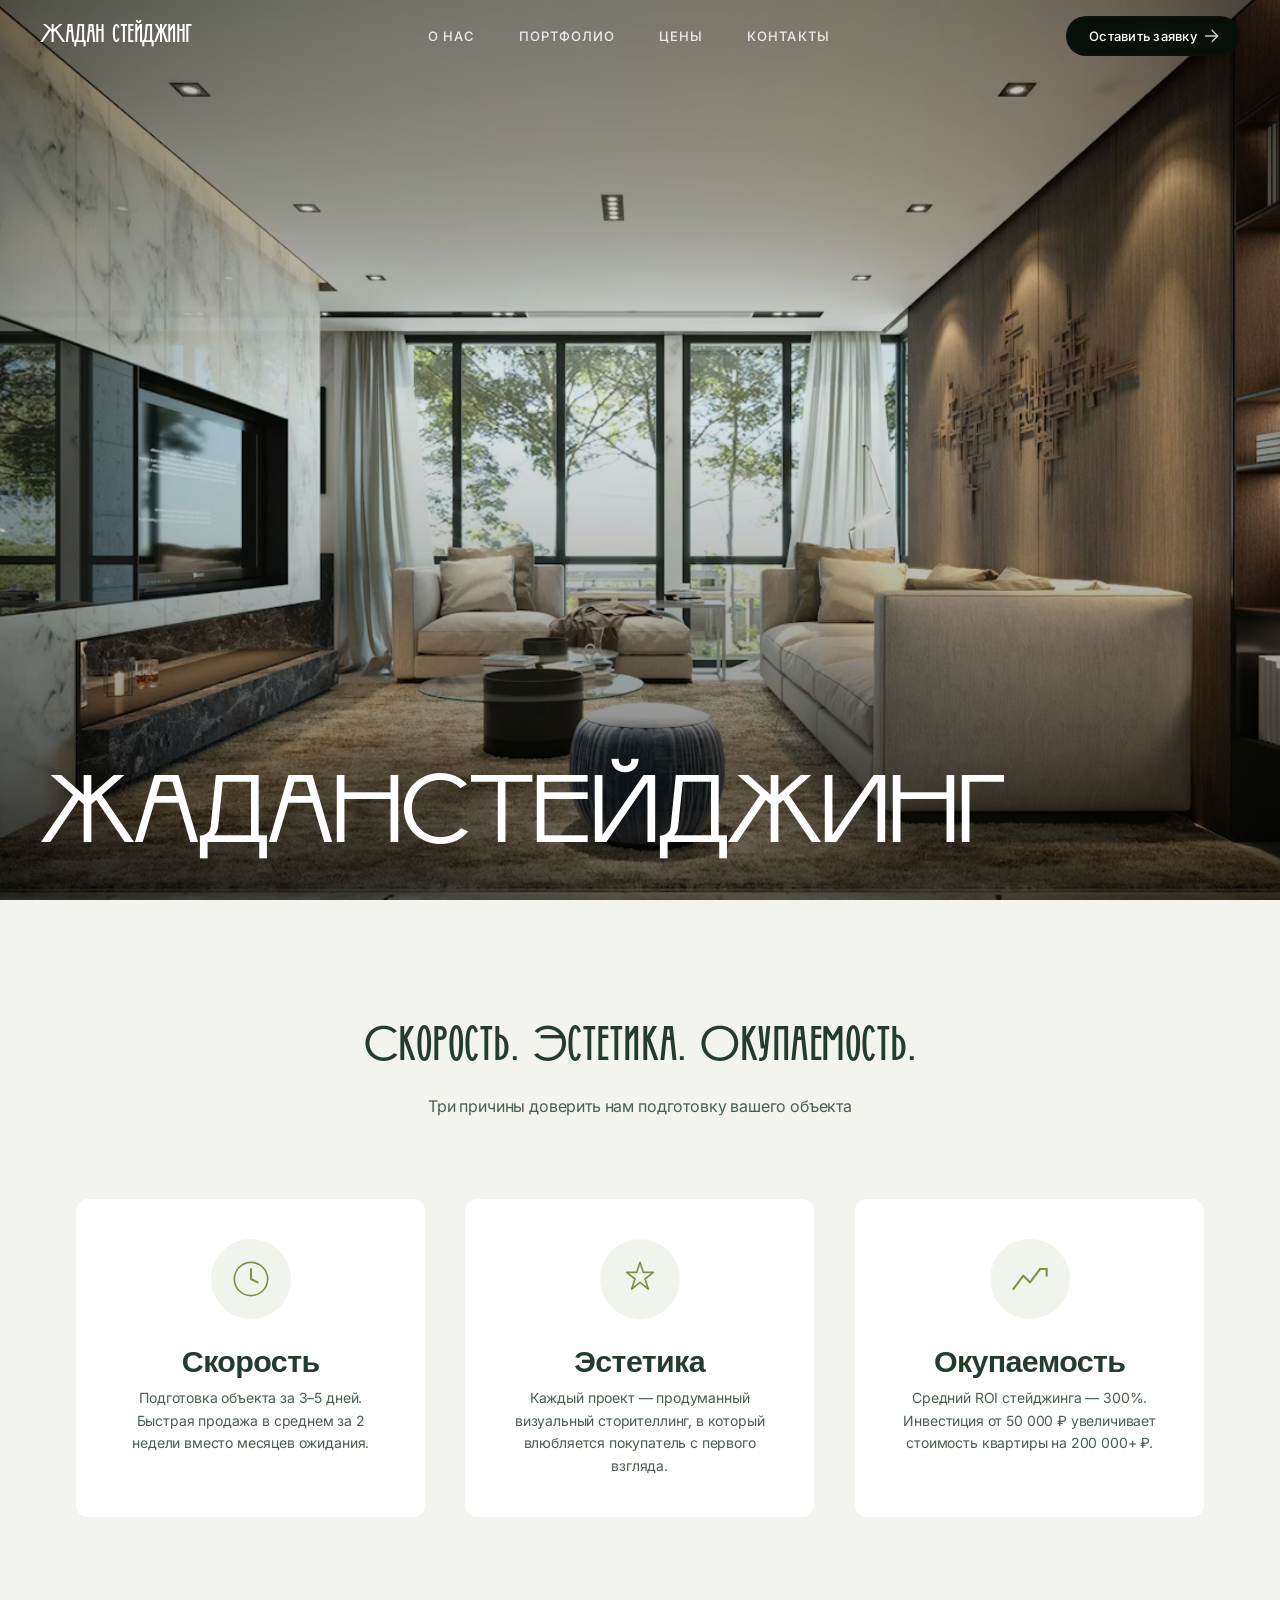
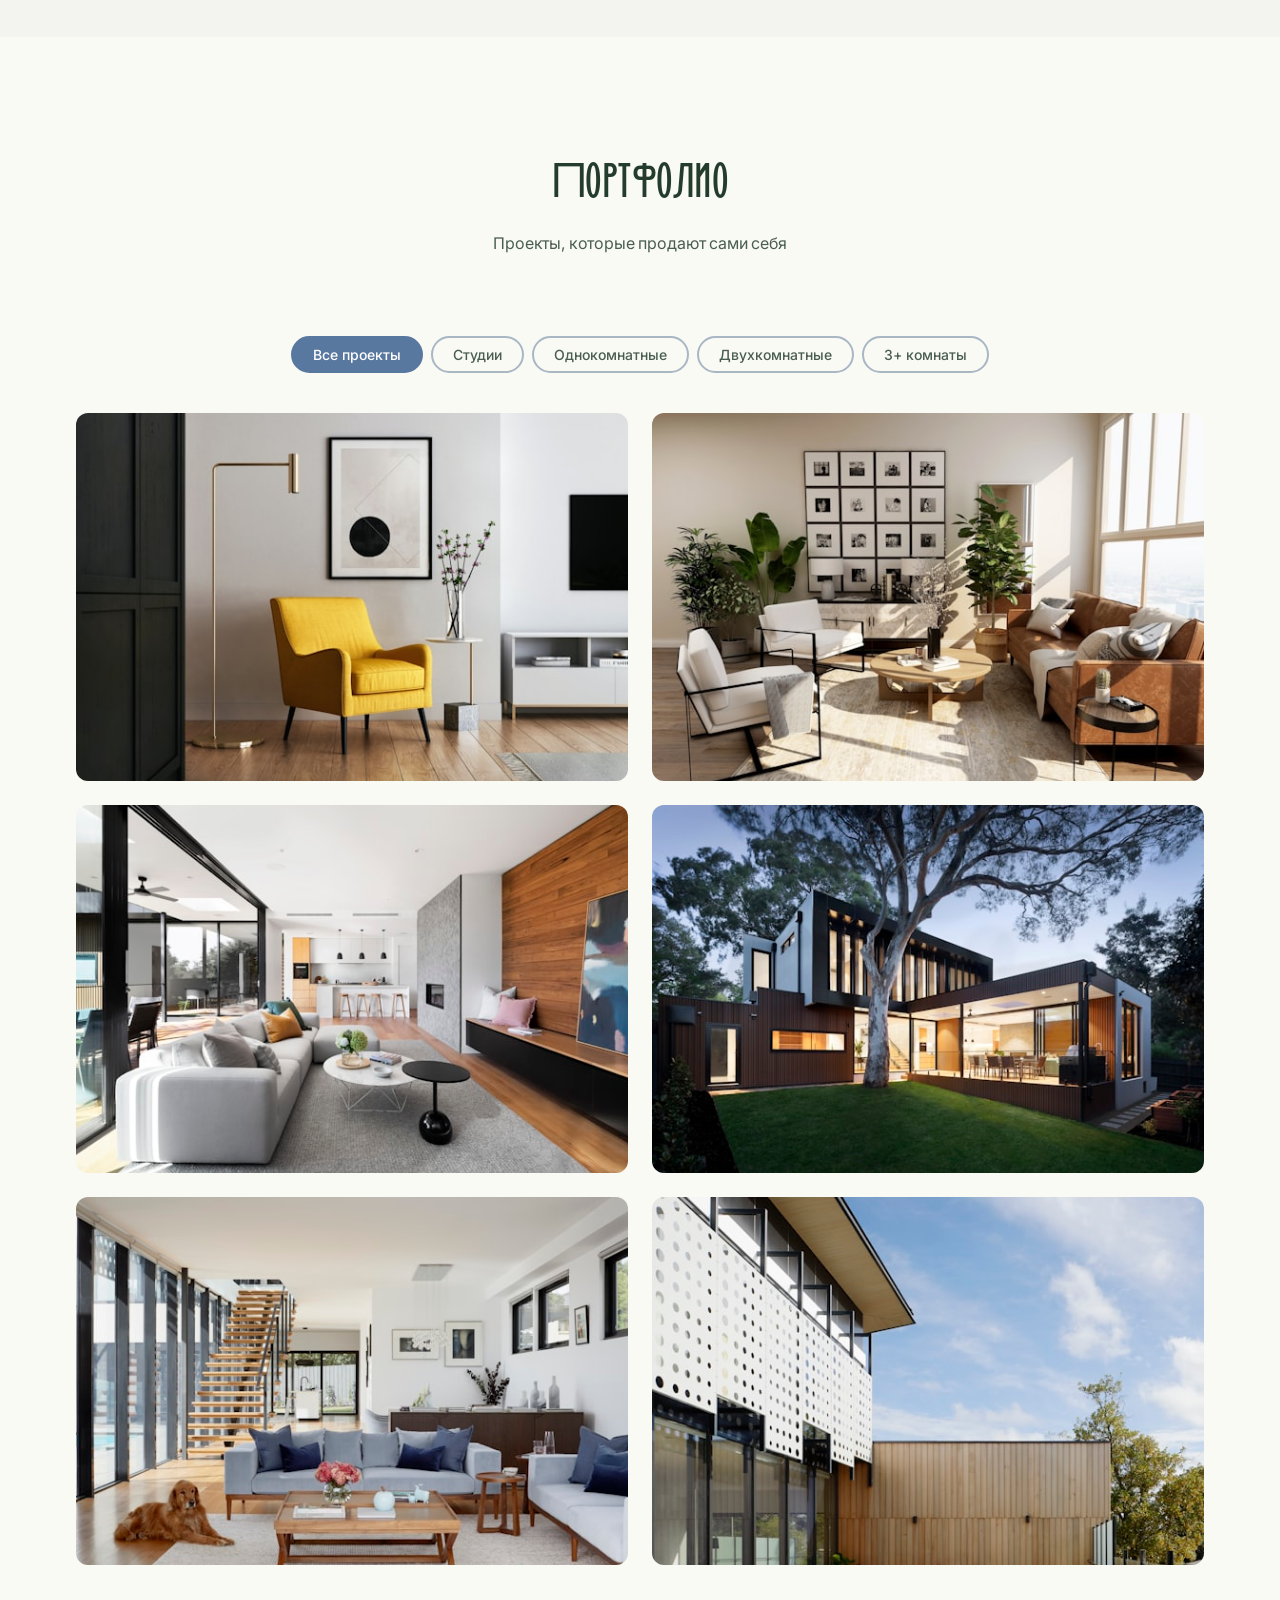
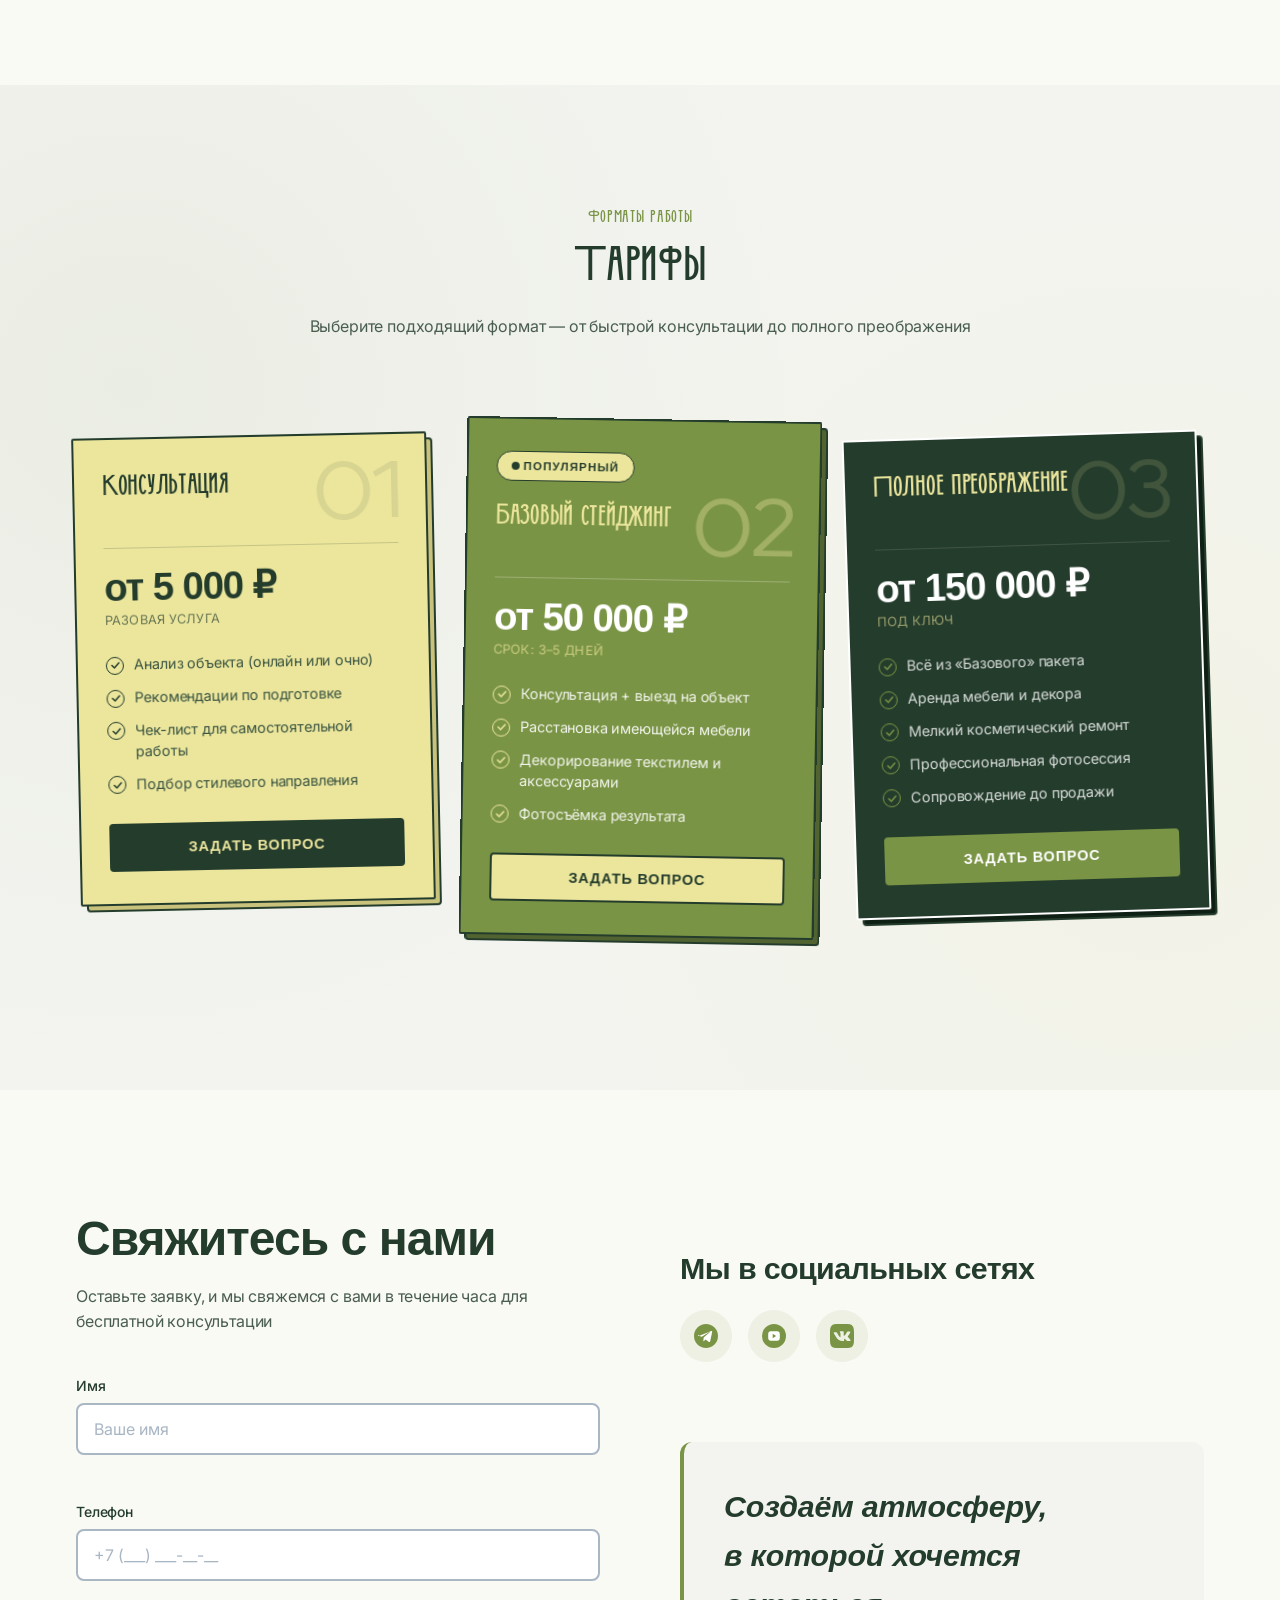
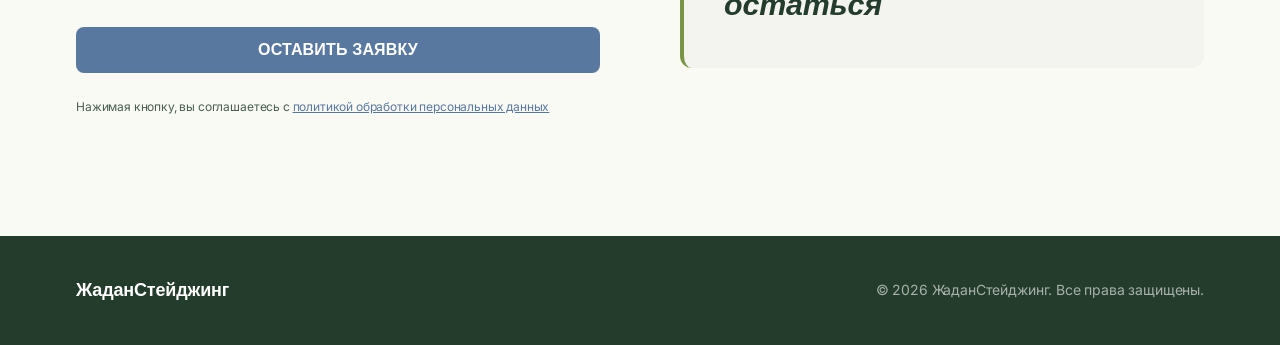
==== commit dcb9e5e3: "chore: add old fonts and assets Added legacy font files and design assets including pierrot.ttf, dar" ====
--- a/index.html
+++ b/index.html
@@ -41,6 +41,8 @@
   <script src="js/form.js" defer></script>
   <script src="js/modal.js" defer></script>
   <script src="js/animations.js" defer></script>
+  <script src="js/text-effect.js" defer></script>
+  <script src="js/text-effect-init.js" defer></script>
 
   <!-- Structured Data -->
   <script type="application/ld+json">
@@ -64,60 +66,80 @@
 </head>
 <body>
 
-  <!-- ===== HEADER ===== -->
-  <header class="site-header" id="header">
-    <div class="container header__inner">
-      <a href="#" class="header__logo" aria-label="ЖаданСтейджинг — на главную">
-        <svg class="header__logo-icon" width="32" height="32" viewBox="0 0 32 32" fill="none" aria-hidden="true">
-          <path d="M8 28C8 28 4 20 8 12C12 4 16 2 16 2C16 2 12 10 14 16C16 22 20 24 20 24" stroke="#7A9445" stroke-width="2.5" stroke-linecap="round"/>
-          <path d="M14 28C14 28 18 22 22 16C26 10 24 4 24 4C24 4 28 12 26 18C24 24 20 28 20 28" stroke="#59789F" stroke-width="2.5" stroke-linecap="round"/>
-          <circle cx="16" cy="8" r="2" fill="#7A9445" opacity="0.6"/>
-          <circle cx="22" cy="12" r="1.5" fill="#59789F" opacity="0.6"/>
-        </svg>
-        <span class="header__logo-text">ЖаданСтейджинг</span>
-      </a>
-
-      <nav class="header__nav" id="nav" aria-label="Основная навигация">
-        <ul class="header__nav-list">
-          <li><a href="#hero" class="header__nav-link">Главная</a></li>
-          <li><a href="#portfolio" class="header__nav-link">Портфолио</a></li>
-          <li><a href="#pricing" class="header__nav-link">Цены</a></li>
-          <li><a href="#contacts" class="header__nav-link">Контакты</a></li>
-        </ul>
-      </nav>
-
-      <a href="#contacts" class="btn-primary header__cta">Оставить заявку</a>
-
-      <button class="header__burger" id="burger" aria-label="Открыть меню" aria-expanded="false">
-        <span></span>
-        <span></span>
-        <span></span>
-      </button>
-    </div>
-  </header>
-
-  <main>
-    <!-- ===== HERO ===== -->
-    <section class="hero section" id="hero" style="background-image: url('photo-1757924461488-ef9ad0670978.avif');">
+  <!-- ===== HERO + HEADER (Tilesuite-style: header overlaid on fullscreen hero) ===== -->
+  <div class="hero-wrapper" id="hero">
+
+    <!-- Sticky header overlaid on top of hero -->
+    <header class="site-header" id="header">
+      <div class="header__inner">
+
+        <!-- Logo wordmark (SVG text) -->
+        <div class="header__logo-wrap">
+          <a href="#" class="header__logo" aria-label="Жадан стейджинг — на главную">
+            <span class="header__logo-text"
+                  data-text-effect
+                  data-text-effect-preset="blur"
+                  data-text-effect-per="char"
+                  data-text-effect-delay="0.2">Жадан стейджинг</span>
+          </a>
+        </div>
+
+        <!-- Centered nav -->
+        <nav class="header__nav" id="nav" aria-label="Основная навигация">
+          <ul class="header__nav-list">
+            <li><a href="#advantages" class="header__nav-link">О нас</a></li>
+            <li><a href="#portfolio" class="header__nav-link">Портфолио</a></li>
+            <li><a href="#pricing" class="header__nav-link">Цены</a></li>
+            <li><a href="#contacts" class="header__nav-link">Контакты</a></li>
+          </ul>
+        </nav>
+
+        <!-- Right actions -->
+        <div class="header__actions">
+          <a href="#contacts" class="header__cta-btn btn-shine-border">
+            <span class="btn-glow"></span>
+            <span class="header__cta-text">Оставить заявку</span>
+            <span class="header__cta-icon">
+              <svg xmlns="http://www.w3.org/2000/svg" viewBox="0 0 181 181" fill="currentColor" width="14" height="14">
+                <polygon points="177.8 90.1 177.1 89.7 88 .7 88 26.7 142.5 81.2 2 81.2 2 99.6 142.3 99.6 88 152.1 88 152.1 88 178.2 177.8 90.4 177.6 90.2 177.8 90.1"/>
+              </svg>
+            </span>
+          </a>
+          <button class="header__burger" id="burger" aria-label="Открыть меню" aria-expanded="false">
+            <span class="burger-line"></span>
+            <span class="burger-line"></span>
+          </button>
+        </div>
+
+      </div>
+    </header>
+
+    <!-- Hero background image -->
+    <section class="hero section" style="background-image: url('photo-1757924461488-ef9ad0670978.avif');">
       <div class="hero__overlay"></div>
-      <div class="container hero__inner">
-        <div class="hero__content reveal">
-          <h1 class="hero__title">Искусство влюблять в&nbsp;недвижимость</h1>
-          <p class="hero__subtitle">
-            Профессионально готовим квартиры к продаже и аренде, увеличивая их стоимость на 15–20% за&nbsp;3&nbsp;дня
-          </p>
-          <div class="hero__actions">
-            <a href="#contacts" class="btn-primary hero__cta">Обсудить проект</a>
-            <a href="#portfolio" class="btn-outline hero__cta-secondary">Смотреть работы</a>
-          </div>
-        </div>
+
+
+      <!-- Giant wordmark at bottom (Tilesuite pattern) -->
+      <div class="hero__brand-wordmark" id="wordmark" aria-hidden="true">
+        <span data-text-effect
+              data-text-effect-preset="blur"
+              data-text-effect-per="char"
+              data-text-effect-delay="0.2">ЖаданСтейджинг</span>
       </div>
     </section>
+
+  </div><!-- /.hero-wrapper -->
+
+  <main>
 
     <!-- ===== ADVANTAGES ===== -->
     <section class="advantages section" id="advantages">
       <div class="container">
-        <h2 class="section__title reveal">Скорость. Эстетика. Окупаемость.</h2>
+        <h2 class="section__title reveal"
+            data-text-effect
+            data-text-effect-preset="slide"
+            data-text-effect-per="word"
+            data-text-effect-scroll>Скорость. Эстетика. Окупаемость.</h2>
         <p class="section__subtitle reveal">Три причины доверить нам подготовку вашего объекта</p>
 
         <div class="advantages__grid reveal-stagger">
@@ -165,7 +187,11 @@
     <!-- ===== PORTFOLIO ===== -->
     <section class="portfolio section" id="portfolio">
       <div class="container">
-        <h2 class="section__title reveal">Портфолио</h2>
+        <h2 class="section__title reveal"
+            data-text-effect
+            data-text-effect-preset="slide"
+            data-text-effect-per="word"
+            data-text-effect-scroll>Портфолио</h2>
         <p class="section__subtitle reveal">Проекты, которые продают сами себя</p>
 
         <div class="portfolio__filters reveal" role="group" aria-label="Фильтр по типу">
@@ -249,48 +275,155 @@
     <!-- ===== PRICING ===== -->
     <section class="pricing section" id="pricing">
       <div class="container">
-        <h2 class="section__title reveal">Тарифы</h2>
-        <p class="section__subtitle reveal">Выберите подходящий формат работы</p>
+        <span class="pricing__tag reveal">Форматы работы</span>
+        <h2 class="section__title reveal"
+            data-text-effect
+            data-text-effect-preset="slide"
+            data-text-effect-per="word"
+            data-text-effect-scroll>Тарифы</h2>
+        <p class="section__subtitle reveal">Выберите подходящий формат — от быстрой консультации до полного преображения</p>
 
         <div class="pricing__grid reveal-stagger">
+
+          <!-- Card 1: Консультация -->
           <article class="pricing-card pricing-card--vanilla reveal">
-            <h3 class="pricing-card__name">Консультация</h3>
-            <p class="pricing-card__price">от 5 000 ₽</p>
-            <ul class="pricing-card__features">
-              <li>Анализ объекта (онлайн или очно)</li>
-              <li>Рекомендации по подготовке</li>
-              <li>Чек-лист для самостоятельной работы</li>
-              <li>Подбор стилевого направления</li>
-            </ul>
-            <button type="button" class="btn-primary pricing-card__cta" data-modal="pricing" data-plan="Консультация" data-desc="Консультация — быстрый старт для подготовки вашей квартиры. Расскажем, что нужно сделать, и составим план действий.">Задать вопрос</button>
-          </article>
-
+            <div class="pricing-card__shadow"></div>
+            <div class="pricing-card__body">
+              <div class="pricing-card__header">
+                <span class="pricing-card__number" aria-hidden="true">01</span>
+                <h3 class="pricing-card__name">Консультация</h3>
+              </div>
+              <hr class="pricing-card__divider">
+              <div class="pricing-card__price-block">
+                <p class="pricing-card__price">от 5 000 ₽</p>
+                <p class="pricing-card__price-note">разовая услуга</p>
+              </div>
+              <ul class="pricing-card__features">
+                <li>
+                  <span class="pricing-card__check" aria-hidden="true">
+                    <svg width="9" height="7" viewBox="0 0 9 7" fill="none"><path d="M1 3.5L3.5 6L8 1" stroke="currentColor" stroke-width="1.5" stroke-linecap="round" stroke-linejoin="round"/></svg>
+                  </span>
+                  <span>Анализ объекта (онлайн или очно)</span>
+                </li>
+                <li>
+                  <span class="pricing-card__check" aria-hidden="true">
+                    <svg width="9" height="7" viewBox="0 0 9 7" fill="none"><path d="M1 3.5L3.5 6L8 1" stroke="currentColor" stroke-width="1.5" stroke-linecap="round" stroke-linejoin="round"/></svg>
+                  </span>
+                  <span>Рекомендации по подготовке</span>
+                </li>
+                <li>
+                  <span class="pricing-card__check" aria-hidden="true">
+                    <svg width="9" height="7" viewBox="0 0 9 7" fill="none"><path d="M1 3.5L3.5 6L8 1" stroke="currentColor" stroke-width="1.5" stroke-linecap="round" stroke-linejoin="round"/></svg>
+                  </span>
+                  <span>Чек-лист для самостоятельной работы</span>
+                </li>
+                <li>
+                  <span class="pricing-card__check" aria-hidden="true">
+                    <svg width="9" height="7" viewBox="0 0 9 7" fill="none"><path d="M1 3.5L3.5 6L8 1" stroke="currentColor" stroke-width="1.5" stroke-linecap="round" stroke-linejoin="round"/></svg>
+                  </span>
+                  <span>Подбор стилевого направления</span>
+                </li>
+              </ul>
+              <button type="button" class="pricing-card__cta" data-modal="pricing" data-plan="Консультация" data-desc="Консультация — быстрый старт для подготовки вашей квартиры. Расскажем, что нужно сделать, и составим план действий.">Задать вопрос</button>
+            </div>
+          </article>
+
+          <!-- Card 2: Базовый стейджинг (Popular) -->
           <article class="pricing-card pricing-card--moss reveal">
-            <span class="pricing-card__badge">Популярный</span>
-            <h3 class="pricing-card__name">Базовый стейджинг</h3>
-            <p class="pricing-card__price">от 50 000 ₽</p>
-            <ul class="pricing-card__features">
-              <li>Консультация + выезд на объект</li>
-              <li>Расстановка имеющейся мебели</li>
-              <li>Декорирование текстилем и аксессуарами</li>
-              <li>Фотосъёмка результата</li>
-              <li>Срок: 3–5 дней</li>
-            </ul>
-            <button type="button" class="btn-primary pricing-card__cta" data-modal="pricing" data-plan="Базовый стейджинг" data-desc="Базовый стейджинг — оптимальное соотношение вложений и результата. Расскажем детали и рассчитаем стоимость для вашей квартиры.">Задать вопрос</button>
-          </article>
-
+            <div class="pricing-card__shadow"></div>
+            <div class="pricing-card__body">
+              <span class="pricing-card__badge">
+                <svg width="8" height="8" viewBox="0 0 8 8" fill="currentColor"><circle cx="4" cy="4" r="4"/></svg>
+                Популярный
+              </span>
+              <div class="pricing-card__header">
+                <span class="pricing-card__number" aria-hidden="true">02</span>
+                <h3 class="pricing-card__name">Базовый стейджинг</h3>
+              </div>
+              <hr class="pricing-card__divider">
+              <div class="pricing-card__price-block">
+                <p class="pricing-card__price">от 50 000 ₽</p>
+                <p class="pricing-card__price-note">срок: 3–5 дней</p>
+              </div>
+              <ul class="pricing-card__features">
+                <li>
+                  <span class="pricing-card__check" aria-hidden="true">
+                    <svg width="9" height="7" viewBox="0 0 9 7" fill="none"><path d="M1 3.5L3.5 6L8 1" stroke="currentColor" stroke-width="1.5" stroke-linecap="round" stroke-linejoin="round"/></svg>
+                  </span>
+                  <span>Консультация + выезд на объект</span>
+                </li>
+                <li>
+                  <span class="pricing-card__check" aria-hidden="true">
+                    <svg width="9" height="7" viewBox="0 0 9 7" fill="none"><path d="M1 3.5L3.5 6L8 1" stroke="currentColor" stroke-width="1.5" stroke-linecap="round" stroke-linejoin="round"/></svg>
+                  </span>
+                  <span>Расстановка имеющейся мебели</span>
+                </li>
+                <li>
+                  <span class="pricing-card__check" aria-hidden="true">
+                    <svg width="9" height="7" viewBox="0 0 9 7" fill="none"><path d="M1 3.5L3.5 6L8 1" stroke="currentColor" stroke-width="1.5" stroke-linecap="round" stroke-linejoin="round"/></svg>
+                  </span>
+                  <span>Декорирование текстилем и аксессуарами</span>
+                </li>
+                <li>
+                  <span class="pricing-card__check" aria-hidden="true">
+                    <svg width="9" height="7" viewBox="0 0 9 7" fill="none"><path d="M1 3.5L3.5 6L8 1" stroke="currentColor" stroke-width="1.5" stroke-linecap="round" stroke-linejoin="round"/></svg>
+                  </span>
+                  <span>Фотосъёмка результата</span>
+                </li>
+              </ul>
+              <button type="button" class="pricing-card__cta" data-modal="pricing" data-plan="Базовый стейджинг" data-desc="Базовый стейджинг — оптимальное соотношение вложений и результата. Расскажем детали и рассчитаем стоимость для вашей квартиры.">Задать вопрос</button>
+            </div>
+          </article>
+
+          <!-- Card 3: Полное преображение -->
           <article class="pricing-card pricing-card--dark reveal">
-            <h3 class="pricing-card__name">Полное преображение</h3>
-            <p class="pricing-card__price">от 150 000 ₽</p>
-            <ul class="pricing-card__features">
-              <li>Всё из «Базового» пакета</li>
-              <li>Аренда мебели и декора</li>
-              <li>Мелкий косметический ремонт</li>
-              <li>Профессиональная фотосессия</li>
-              <li>Сопровождение до продажи</li>
-            </ul>
-            <button type="button" class="btn-primary pricing-card__cta" data-modal="pricing" data-plan="Полное преображение" data-desc="Полное преображение — комплексная подготовка вашей квартиры под ключ. Обсудим детали и подберём лучшее решение.">Задать вопрос</button>
-          </article>
+            <div class="pricing-card__shadow"></div>
+            <div class="pricing-card__body">
+              <div class="pricing-card__header">
+                <span class="pricing-card__number" aria-hidden="true">03</span>
+                <h3 class="pricing-card__name">Полное преображение</h3>
+              </div>
+              <hr class="pricing-card__divider">
+              <div class="pricing-card__price-block">
+                <p class="pricing-card__price">от 150 000 ₽</p>
+                <p class="pricing-card__price-note">под ключ</p>
+              </div>
+              <ul class="pricing-card__features">
+                <li>
+                  <span class="pricing-card__check" aria-hidden="true">
+                    <svg width="9" height="7" viewBox="0 0 9 7" fill="none"><path d="M1 3.5L3.5 6L8 1" stroke="currentColor" stroke-width="1.5" stroke-linecap="round" stroke-linejoin="round"/></svg>
+                  </span>
+                  <span>Всё из «Базового» пакета</span>
+                </li>
+                <li>
+                  <span class="pricing-card__check" aria-hidden="true">
+                    <svg width="9" height="7" viewBox="0 0 9 7" fill="none"><path d="M1 3.5L3.5 6L8 1" stroke="currentColor" stroke-width="1.5" stroke-linecap="round" stroke-linejoin="round"/></svg>
+                  </span>
+                  <span>Аренда мебели и декора</span>
+                </li>
+                <li>
+                  <span class="pricing-card__check" aria-hidden="true">
+                    <svg width="9" height="7" viewBox="0 0 9 7" fill="none"><path d="M1 3.5L3.5 6L8 1" stroke="currentColor" stroke-width="1.5" stroke-linecap="round" stroke-linejoin="round"/></svg>
+                  </span>
+                  <span>Мелкий косметический ремонт</span>
+                </li>
+                <li>
+                  <span class="pricing-card__check" aria-hidden="true">
+                    <svg width="9" height="7" viewBox="0 0 9 7" fill="none"><path d="M1 3.5L3.5 6L8 1" stroke="currentColor" stroke-width="1.5" stroke-linecap="round" stroke-linejoin="round"/></svg>
+                  </span>
+                  <span>Профессиональная фотосессия</span>
+                </li>
+                <li>
+                  <span class="pricing-card__check" aria-hidden="true">
+                    <svg width="9" height="7" viewBox="0 0 9 7" fill="none"><path d="M1 3.5L3.5 6L8 1" stroke="currentColor" stroke-width="1.5" stroke-linecap="round" stroke-linejoin="round"/></svg>
+                  </span>
+                  <span>Сопровождение до продажи</span>
+                </li>
+              </ul>
+              <button type="button" class="pricing-card__cta" data-modal="pricing" data-plan="Полное преображение" data-desc="Полное преображение — комплексная подготовка вашей квартиры под ключ. Обсудим детали и подберём лучшее решение.">Задать вопрос</button>
+            </div>
+          </article>
+
         </div>
       </div>
     </section>
--- a/css/variables.css
+++ b/css/variables.css
@@ -14,12 +14,14 @@
   --color-overlay: rgba(36, 60, 44, 0.65);
 
   /* ===== Typography ===== */
-  --font-heading: 'Montserrat', sans-serif;
+  --font-decorative: 'DarkDeco', serif;
+  --font-display: 'Sonko', sans-serif;
+  --font-heading: 'Sonko', sans-serif;
   --font-body: 'Inter', sans-serif;
 
-  --fs-h1: clamp(2rem, 5vw, 3.5rem);
-  --fs-h2: clamp(1.75rem, 4vw, 2.75rem);
-  --fs-h3: clamp(1.25rem, 2.5vw, 1.75rem);
+  --fs-h1: clamp(2.2rem, 5.2vw, 3.8rem);
+  --fs-h2: clamp(1.9rem, 4.2vw, 3rem);
+  --fs-h3: clamp(1.35rem, 2.7vw, 1.9rem);
   --fs-body: clamp(1rem, 1.2vw, 1.125rem);
   --fs-small: 0.875rem;
   --fs-button: 1rem;
--- a/css/base.css
+++ b/css/base.css
@@ -1,3 +1,53 @@
+/* ===== Font Faces ===== */
+@font-face {
+  font-family: 'DarkDeco';
+  src: url('../dark-deco-26.otf') format('opentype');
+  font-weight: 400;
+  font-display: swap;
+}
+
+@font-face {
+  font-family: 'Sonko';
+  src: url('../SONKO/Sonko-Thin.otf') format('opentype');
+  font-weight: 100;
+  font-display: swap;
+}
+
+@font-face {
+  font-family: 'Sonko';
+  src: url('../SONKO/Sonko-Light.otf') format('opentype');
+  font-weight: 300;
+  font-display: swap;
+}
+
+@font-face {
+  font-family: 'Sonko';
+  src: url('../SONKO/Sonko-Regular.otf') format('opentype');
+  font-weight: 400;
+  font-display: swap;
+}
+
+@font-face {
+  font-family: 'Sonko';
+  src: url('../SONKO/Sonko-Medium.otf') format('opentype');
+  font-weight: 500;
+  font-display: swap;
+}
+
+@font-face {
+  font-family: 'Sonko';
+  src: url('../SONKO/Sonko-Bold.otf') format('opentype');
+  font-weight: 700;
+  font-display: swap;
+}
+
+@font-face {
+  font-family: 'Sonko';
+  src: url('../SONKO/Sonko-Black.otf') format('opentype');
+  font-weight: 900;
+  font-display: swap;
+}
+
 /* ===== Modern Reset ===== */
 *,
 *::before,
@@ -26,22 +76,35 @@
   overflow-x: hidden;
 }
 
+
+
 body.no-scroll {
   overflow: hidden;
 }
 
 /* ===== Typography ===== */
 h1, h2, h3, h4 {
-  font-family: var(--font-heading);
-  font-weight: var(--fw-bold);
+  font-family: var(--font-display);
+  font-weight: 700;
   line-height: var(--lh-heading);
-  letter-spacing: var(--ls-heading);
+  letter-spacing: -0.02em;
   color: var(--color-text);
 }
 
-h1 { font-size: var(--fs-h1); }
-h2 { font-size: var(--fs-h2); }
-h3 { font-size: var(--fs-h3); }
+h1 {
+  font-size: var(--fs-h1);
+  font-weight: 900;
+}
+
+h2 {
+  font-size: var(--fs-h2);
+  font-weight: 700;
+}
+
+h3 {
+  font-size: var(--fs-h3);
+  font-weight: 600;
+}
 
 p {
   margin-bottom: var(--space-sm);
@@ -91,9 +154,9 @@
   padding: 0.875rem 2rem;
   background-color: var(--color-primary);
   color: var(--color-white);
-  font-family: var(--font-heading);
+  font-family: var(--font-display);
   font-size: var(--fs-button);
-  font-weight: var(--fw-semibold);
+  font-weight: 600;
   border: none;
   border-radius: var(--border-radius-sm);
   cursor: pointer;
@@ -102,6 +165,8 @@
     transform var(--transition-base),
     box-shadow var(--transition-base);
   text-decoration: none;
+  letter-spacing: 0.01em;
+  text-transform: uppercase;
 }
 
 .btn-primary:hover {
@@ -123,9 +188,9 @@
   padding: 0.875rem 2rem;
   background-color: transparent;
   color: var(--color-primary);
-  font-family: var(--font-heading);
+  font-family: var(--font-display);
   font-size: var(--fs-button);
-  font-weight: var(--fw-semibold);
+  font-weight: 600;
   border: 2px solid var(--color-primary);
   border-radius: var(--border-radius-sm);
   cursor: pointer;
@@ -134,6 +199,8 @@
     color var(--transition-base),
     transform var(--transition-base);
   text-decoration: none;
+  letter-spacing: 0.01em;
+  text-transform: uppercase;
 }
 
 .btn-outline:hover {
@@ -141,6 +208,7 @@
   color: var(--color-white);
   transform: translateY(-2px);
 }
+
 
 /* ===== Utilities ===== */
 .sr-only {
@@ -158,6 +226,9 @@
 .section__title {
   text-align: center;
   margin-bottom: var(--space-sm);
+  font-family: var(--font-decorative);
+  font-weight: 400;
+  letter-spacing: -0.01em;
 }
 
 .section__subtitle {
--- a/css/header.css
+++ b/css/header.css
@@ -1,65 +1,90 @@
-/* ===== Sticky Header ===== */
+/* ===== Header — Tilesuite-style transparent overlay ===== */
 .site-header {
-  position: sticky;
+  position: absolute;
   top: 0;
+  left: 0;
+  right: 0;
   z-index: var(--z-header);
+  padding: 0 2.5rem;
   height: var(--header-height);
-  background-color: rgba(250, 250, 245, 0.85);
-  backdrop-filter: blur(12px);
-  -webkit-backdrop-filter: blur(12px);
-  transition: box-shadow var(--transition-base);
-}
-
-.site-header.header--scrolled {
-  box-shadow: 0 1px 16px rgba(36, 60, 44, 0.08);
-}
-
+  background: transparent;
+  transition: background var(--transition-base), box-shadow var(--transition-base);
+}
+
+/* After scrolling past hero the header becomes sticky + opaque */
+.site-header.header--fixed {
+  position: fixed;
+  background: rgba(250, 250, 245, 0.92);
+  backdrop-filter: blur(14px);
+  -webkit-backdrop-filter: blur(14px);
+  box-shadow: 0 1px 20px rgba(36, 60, 44, 0.07);
+}
+
+/* Switch link colors when header is opaque */
+.site-header.header--fixed .header__nav-link,
+.site-header.header--fixed .header__logo-text {
+  color: var(--color-text);
+}
+
+.site-header.header--fixed .header__nav-link:hover {
+  color: var(--color-accent);
+}
+
+.site-header.header--fixed .header__cta-btn:not(.btn-shine-border) {
+  background: var(--color-text);
+  color: #fff;
+}
+
+.site-header.header--fixed .header__burger .burger-line {
+  background: var(--color-text);
+}
+
+/* Inner layout: logo | nav (center) | actions */
 .header__inner {
   display: flex;
   align-items: center;
-  height: 100%;
+  height: var(--header-height);
   gap: var(--space-md);
 }
 
 /* ===== Logo ===== */
+.header__logo-wrap {
+  flex: 0 0 auto;
+}
+
 .header__logo {
-  display: flex;
-  align-items: center;
-  gap: 0.5rem;
   text-decoration: none;
-  color: var(--color-text);
-  flex-shrink: 0;
-}
-
-.header__logo:hover {
-  color: var(--color-text);
 }
 
 .header__logo-text {
-  font-family: var(--font-heading);
-  font-weight: var(--fw-bold);
-  font-size: 1.25rem;
+  font-family: var(--font-decorative);
+  font-weight: 400;
+  font-size: 1.6rem;
   letter-spacing: -0.02em;
+  color: #fff;
+  transition: color var(--transition-base);
 }
 
 /* ===== Navigation ===== */
 .header__nav {
-  margin-inline: auto;
+  flex: 1;
+  display: flex;
+  justify-content: center;
 }
 
 .header__nav-list {
   display: flex;
   align-items: center;
-  gap: var(--space-lg);
+  gap: 2.75rem;
 }
 
 .header__nav-link {
-  color: var(--color-text);
+  color: rgba(255, 255, 255, 0.85);
   font-family: var(--font-body);
-  font-size: var(--fs-small);
+  font-size: 0.8125rem;
   font-weight: var(--fw-medium);
   text-transform: uppercase;
-  letter-spacing: 0.05em;
+  letter-spacing: 0.08em;
   text-decoration: none;
   position: relative;
   padding-block: 0.25rem;
@@ -72,26 +97,60 @@
   bottom: -2px;
   left: 0;
   width: 0;
-  height: 2px;
-  background-color: var(--color-accent);
+  height: 1px;
+  background: currentColor;
   transition: width var(--transition-base);
 }
 
-.header__nav-link:hover,
-.header__nav-link--active {
-  color: var(--color-accent);
-}
-
-.header__nav-link:hover::after,
-.header__nav-link--active::after {
+.header__nav-link:hover {
+  color: #fff;
+}
+
+.header__nav-link:hover::after {
   width: 100%;
 }
 
-/* ===== Header CTA ===== */
-.header__cta {
-  flex-shrink: 0;
-  padding: 0.625rem 1.5rem;
-  font-size: var(--fs-small);
+/* ===== Right actions ===== */
+.header__actions {
+  flex: 0 0 auto;
+  display: flex;
+  align-items: center;
+  gap: var(--space-sm);
+}
+
+/* Contact pill button (Tilesuite style) */
+.header__cta-btn {
+  display: inline-flex;
+  align-items: center;
+  gap: 0.5rem;
+  padding: 0.55rem 1.25rem 0.55rem 1.4rem;
+  background: rgba(255, 255, 255, 0.15);
+  border: 1px solid rgba(255, 255, 255, 0.4);
+  border-radius: 100px;
+  color: #fff;
+  font-family: var(--font-body);
+  font-size: 0.8125rem;
+  font-weight: var(--fw-medium);
+  text-decoration: none;
+  letter-spacing: 0.02em;
+  backdrop-filter: blur(6px);
+  transition:
+    background var(--transition-base),
+    border-color var(--transition-base),
+    color var(--transition-base);
+  white-space: nowrap;
+}
+
+.header__cta-btn:not(.btn-shine-border):hover {
+  background: rgba(255, 255, 255, 0.28);
+  border-color: rgba(255, 255, 255, 0.7);
+  color: #fff;
+}
+
+.header__cta-icon {
+  display: flex;
+  align-items: center;
+  opacity: 0.8;
 }
 
 /* ===== Burger (mobile) ===== */
@@ -99,7 +158,7 @@
   display: none;
   flex-direction: column;
   justify-content: center;
-  gap: 5px;
+  gap: 6px;
   width: 32px;
   height: 32px;
   background: none;
@@ -109,26 +168,45 @@
   z-index: calc(var(--z-header) + 1);
 }
 
-.header__burger span {
+.burger-line {
   display: block;
   width: 24px;
-  height: 2px;
-  background-color: var(--color-text);
+  height: 1.5px;
+  background: #fff;
   border-radius: 2px;
   transition:
     transform var(--transition-base),
-    opacity var(--transition-base);
-}
-
-/* Burger open state */
-.header__burger[aria-expanded="true"] span:nth-child(1) {
-  transform: translateY(7px) rotate(45deg);
-}
-
-.header__burger[aria-expanded="true"] span:nth-child(2) {
-  opacity: 0;
-}
-
-.header__burger[aria-expanded="true"] span:nth-child(3) {
-  transform: translateY(-7px) rotate(-45deg);
-}
+    opacity var(--transition-base),
+    background var(--transition-base);
+}
+
+.header__burger[aria-expanded="true"] .burger-line:nth-child(1) {
+  transform: translateY(7.5px) rotate(45deg);
+}
+
+.header__burger[aria-expanded="true"] .burger-line:nth-child(2) {
+  transform: translateY(-7.5px) rotate(-45deg);
+}
+
+/* ===== Mobile nav overlay ===== */
+.header__nav.is-open {
+  display: flex;
+  position: fixed;
+  inset: 0;
+  background: var(--color-text);
+  flex-direction: column;
+  align-items: center;
+  justify-content: center;
+  z-index: calc(var(--z-header) - 1);
+}
+
+.header__nav.is-open .header__nav-list {
+  flex-direction: column;
+  gap: 2rem;
+}
+
+.header__nav.is-open .header__nav-link {
+  color: #fff;
+  font-size: 1.5rem;
+  letter-spacing: 0.05em;
+}
--- a/css/hero.css
+++ b/css/hero.css
@@ -1,65 +1,114 @@
+/* ===== Hero Wrapper ===== */
+.hero-wrapper {
+  position: relative;
+}
+
 /* ===== Hero Section ===== */
 .hero {
   position: relative;
   min-height: 100vh;
-  display: flex;
-  align-items: center;
-  justify-content: center;
-  overflow: hidden;
+  /* NO overflow:hidden — fixed child must escape */
   background-size: cover;
   background-position: center;
   background-repeat: no-repeat;
+  padding-block: 0 !important;
+  background-attachment: fixed;
+}
+
+@supports (-webkit-touch-callout: none) {
+  .hero { background-attachment: scroll; }
 }
 
 .hero__overlay {
   position: absolute;
   inset: 0;
-  background: rgba(0, 0, 0, 0.45);
+  background: linear-gradient(
+    180deg,
+    rgba(0,0,0,0.28) 0%,
+    rgba(0,0,0,0.08) 45%,
+    rgba(0,0,0,0.62) 100%
+  );
   z-index: 1;
 }
 
-.hero__inner {
-  position: relative;
+/* ===== Small heading top-left ===== */
+.hero__page-title {
+  position: absolute;
+  top: calc(var(--header-height) + 2.5rem);
+  left: 2.5rem;
   z-index: 2;
-  display: flex;
-  align-items: center;
-  justify-content: center;
-  width: 100%;
+  max-width: 340px;
 }
 
-.hero__content {
-  text-align: center;
-  max-width: 700px;
-  padding: var(--space-xl) var(--container-padding);
+.hero__heading {
+  font-family: var(--font-body);
+  font-weight: var(--fw-regular);
+  font-size: clamp(0.9rem, 1.3vw, 1.1rem);
+  line-height: 1.5;
+  color: rgba(255,255,255,0.88);
+  letter-spacing: 0.01em;
+  animation: heroTextIn 1s cubic-bezier(0.22,1,0.36,1) 0.5s both;
 }
 
-.hero__title {
-  margin-bottom: var(--space-md);
-  color: #fff;
-  text-shadow: 0 2px 8px rgba(0, 0, 0, 0.3);
+/* ===================================================
+   WORDMARK — fixed-scroll pattern (Tilesuite)
+
+   Entrance: slides up from below (CSS clip-path + translateY)
+   In-hero:  fixed at viewport bottom (JS)
+   Exit:     pushed upward as hero leaves (JS translateY)
+   =================================================== */
+.hero__brand-wordmark {
+  position: fixed;   /* starts fixed — JS will override only during exit */
+  bottom: 0;
+  left: 0;
+  right: 0;
+  z-index: 3;
+  padding: 1.5rem 2.5rem;
+  line-height: 1.2;
+  /* Clip the entrance slide-up so text doesn't show below hero */
+  clip-path: inset(0 0 0 0);
 }
 
-.hero__subtitle {
-  color: rgba(255, 255, 255, 0.9);
-  font-size: clamp(1.05rem, 1.5vw, 1.25rem);
-  margin-bottom: var(--space-lg);
-  text-shadow: 0 1px 4px rgba(0, 0, 0, 0.3);
+.hero__brand-wordmark > span {
+  display: block;
+  font-family: var(--font-decorative);
+  font-weight: 400;
+  font-size: clamp(2.5rem, 7.5vw, 8rem);
+  letter-spacing: -0.02em;
+  color: #fff;
+  text-transform: uppercase;
+  will-change: transform;
+  line-height: 1.2;
+  /* Entrance animation: slides up from below */
+  animation: wordmarkIn 1.1s cubic-bezier(0.22,1,0.36,1) 0.1s both;
 }
 
-.hero__actions {
-  display: flex;
-  gap: var(--space-sm);
-  flex-wrap: wrap;
-  justify-content: center;
+/* TextEffect char spans inside wordmark — inherit styling, no separate animation */
+.hero__brand-wordmark > span > span {
+  display: inline-block;
+  white-space: pre;
+  animation: none;
+  font-family: inherit;
+  font-size: inherit;
+  font-weight: inherit;
+  letter-spacing: inherit;
+  color: inherit;
+  text-transform: inherit;
 }
 
-.hero__cta-secondary {
-  color: #fff;
-  border-color: rgba(255, 255, 255, 0.85);
-  border-width: 2px;
+@keyframes wordmarkIn {
+  from { transform: translateY(120%); }
+  to   { transform: translateY(0); }
 }
 
-.hero__cta-secondary:hover {
-  background-color: rgba(255, 255, 255, 0.15);
-  border-color: #fff;
+@keyframes heroTextIn {
+  from { opacity: 0; transform: translateY(18px); }
+  to   { opacity: 1; transform: translateY(0); }
 }
+
+/* Main content sits above, hides wordmark when hero gone */
+main {
+  position: relative;
+  z-index: 4;        /* above wordmark z-index:3 */
+  background: var(--color-bg);
+}
--- a/css/advantages.css
+++ b/css/advantages.css
@@ -11,16 +11,48 @@
 
 /* ===== Advantage Card ===== */
 .advantage-card {
+  position: relative;
   text-align: center;
   padding: var(--space-lg);
   border-radius: var(--border-radius);
   background-color: var(--color-white);
-  transition: transform var(--transition-base), box-shadow var(--transition-base);
+  /* perspective set on parent via JS wrapper, but we keep the base transition for reset */
+  transition: box-shadow 0.4s ease, transform 0.4s ease;
+  transform-style: preserve-3d;
+  will-change: transform;
+  overflow: hidden;
+}
+
+/* Glare overlay */
+.advantage-card::after {
+  content: '';
+  position: absolute;
+  inset: 0;
+  border-radius: var(--border-radius);
+  background: radial-gradient(
+    circle at var(--mx, 50%) var(--my, 50%),
+    rgba(255, 255, 255, 0.28) 0%,
+    rgba(255, 255, 255, 0.06) 40%,
+    transparent 70%
+  );
+  opacity: 0;
+  transition: opacity 0.3s ease;
+  pointer-events: none;
+  z-index: 1;
+}
+
+.advantage-card.is-tilting::after {
+  opacity: 1;
 }
 
 .advantage-card:hover {
-  transform: translateY(-4px);
-  box-shadow: 0 8px 32px rgba(36, 60, 44, 0.08);
+  box-shadow: 0 20px 48px rgba(36, 60, 44, 0.12), 0 4px 12px rgba(36, 60, 44, 0.06);
+}
+
+/* Ensure card content sits above glare */
+.advantage-card > * {
+  position: relative;
+  z-index: 2;
 }
 
 .advantage-card__icon {
--- a/css/pricing.css
+++ b/css/pricing.css
@@ -1,186 +1,361 @@
 /* ===== Pricing Section ===== */
 .pricing {
   background-color: var(--color-bg-alt);
-}
-
+  overflow: hidden;
+  position: relative;
+}
+
+/* Decorative background marks */
+.pricing::before {
+  content: '';
+  position: absolute;
+  inset: 0;
+  background-image:
+    radial-gradient(circle at 10% 30%, rgba(122, 148, 69, 0.07) 0%, transparent 50%),
+    radial-gradient(circle at 90% 70%, rgba(236, 230, 157, 0.12) 0%, transparent 50%);
+  pointer-events: none;
+}
+
+.pricing .container {
+  position: relative;
+}
+
+/* ===== Section tag line ===== */
+.pricing__tag {
+  display: block;
+  text-align: center;
+  font-family: var(--font-decorative);
+  font-size: 1.05rem;
+  color: var(--color-accent);
+  letter-spacing: 0.04em;
+  margin-bottom: var(--space-xs);
+}
+
+/* ===== Pricing Grid ===== */
 .pricing__grid {
   display: grid;
   grid-template-columns: repeat(3, 1fr);
-  gap: var(--space-md);
-  align-items: stretch;
+  gap: 2rem;
+  align-items: start;
+  padding-top: 1rem;
+  padding-bottom: 2rem;
 }
 
 /* ===== Pricing Card (base) ===== */
 .pricing-card {
   position: relative;
-  border-radius: var(--border-radius);
-  padding: var(--space-lg);
+  border-radius: 4px;
+  padding: 0;
   display: flex;
   flex-direction: column;
-  transition: transform var(--transition-base), box-shadow var(--transition-base);
-}
-
-.pricing-card:hover {
-  transform: translateY(-4px);
-  box-shadow: 0 8px 32px rgba(36, 60, 44, 0.12);
+  /* Single transform — no mixing with individual rotate/translate properties */
+  transform: rotate(0deg) translate(0px, 0px);
+  will-change: transform;
+  transition: transform 0.35s cubic-bezier(0.22, 1, 0.36, 1);
+}
+
+/* Hard offset shadow layer */
+.pricing-card__shadow {
+  position: absolute;
+  inset: 0;
+  border-radius: 4px;
+  border: 2px solid var(--color-text);
+  transform: translate(6px, 6px);
+  will-change: transform;
+  z-index: -1;
+  transition: transform 0.35s cubic-bezier(0.22, 1, 0.36, 1);
+}
+
+.pricing-card:hover .pricing-card__shadow {
+  transform: translate(10px, 10px);
+}
+
+/* ===== Tilt rotations — baked into transform, no separate rotate property ===== */
+.pricing-card:nth-child(1) {
+  transform: rotate(-1.2deg) translate(0px, 0px);
+}
+.pricing-card:nth-child(2) {
+  transform: rotate(1deg) translate(0px, 0px);
+  margin-top: -1rem;
+}
+.pricing-card:nth-child(3) {
+  transform: rotate(-1.8deg) translate(0px, 0px);
+}
+
+.pricing-card:nth-child(1):hover {
+  transform: rotate(-1.2deg) translate(-4px, -4px);
+}
+.pricing-card:nth-child(2):hover {
+  transform: rotate(1deg) translate(-4px, -4px);
+}
+.pricing-card:nth-child(3):hover {
+  transform: rotate(-1.8deg) translate(-4px, -4px);
+}
+
+/* ===== Card inner body ===== */
+.pricing-card__body {
+  position: relative;
+  z-index: 1;
+  border-radius: 2px;
+  border: 2px solid var(--color-text);
+  padding: 2rem 1.75rem 2rem;
+  display: flex;
+  flex-direction: column;
+  height: 100%;
 }
 
 /* ===== Card 1: Vanilla (#ECE69D) ===== */
-.pricing-card--vanilla {
+.pricing-card--vanilla .pricing-card__body {
   background-color: #ECE69D;
 }
-
+.pricing-card--vanilla .pricing-card__shadow {
+  background-color: #c8c27c;
+}
 .pricing-card--vanilla .pricing-card__name {
   color: #243C2C;
 }
-
 .pricing-card--vanilla .pricing-card__price {
   color: #243C2C;
 }
-
+.pricing-card--vanilla .pricing-card__price-note {
+  color: rgba(36, 60, 44, 0.65);
+}
 .pricing-card--vanilla .pricing-card__features li {
   color: #3A5440;
 }
-
-.pricing-card--vanilla .pricing-card__features li::before {
-  background-image: url("data:image/svg+xml,%3Csvg xmlns='http://www.w3.org/2000/svg' viewBox='0 0 16 16' fill='none'%3E%3Cpath d='M3 8L6.5 11.5L13 5' stroke='%23243C2C' stroke-width='2' stroke-linecap='round' stroke-linejoin='round'/%3E%3C/svg%3E");
-}
-
+.pricing-card--vanilla .pricing-card__check {
+  border-color: #243C2C;
+  color: #243C2C;
+}
 .pricing-card--vanilla .pricing-card__cta {
   background-color: #243C2C;
-  color: #FFFFFF;
-}
-
+  color: #ECE69D;
+  border-color: #243C2C;
+}
 .pricing-card--vanilla .pricing-card__cta:hover {
   background-color: #1a2d20;
+  box-shadow: 4px 4px 0 #1a2d20;
 }
 
 /* ===== Card 2: Moss Green (#7A9445) ===== */
-.pricing-card--moss {
+.pricing-card--moss .pricing-card__body {
   background-color: #7A9445;
 }
-
+.pricing-card--moss .pricing-card__shadow {
+  background-color: #506330;
+}
 .pricing-card--moss .pricing-card__name {
+  color: #ECE69D;
+}
+.pricing-card--moss .pricing-card__price {
   color: #FFFFFF;
 }
-
-.pricing-card--moss .pricing-card__price {
-  color: #ECE69D;
-}
-
+.pricing-card--moss .pricing-card__price-note {
+  color: rgba(236, 230, 157, 0.7);
+}
 .pricing-card--moss .pricing-card__features li {
   color: rgba(255, 255, 255, 0.9);
 }
-
-.pricing-card--moss .pricing-card__features li::before {
-  background-image: url("data:image/svg+xml,%3Csvg xmlns='http://www.w3.org/2000/svg' viewBox='0 0 16 16' fill='none'%3E%3Cpath d='M3 8L6.5 11.5L13 5' stroke='%23ECE69D' stroke-width='2' stroke-linecap='round' stroke-linejoin='round'/%3E%3C/svg%3E");
-}
-
+.pricing-card--moss .pricing-card__check {
+  border-color: #ECE69D;
+  color: #ECE69D;
+}
 .pricing-card--moss .pricing-card__badge {
   background-color: #ECE69D;
   color: #243C2C;
-}
-
+  border-color: #243C2C;
+}
 .pricing-card--moss .pricing-card__cta {
   background-color: #ECE69D;
   color: #243C2C;
-}
-
+  border-color: #243C2C;
+}
 .pricing-card--moss .pricing-card__cta:hover {
-  background-color: #e4dd85;
-  color: #243C2C;
+  background-color: #f5f0b0;
+  box-shadow: 4px 4px 0 #243C2C;
+}
+.pricing-card--moss .pricing-card__divider {
+  border-color: rgba(255, 255, 255, 0.25);
+}
+.pricing-card--moss .pricing-card__number {
+  color: rgba(236, 230, 157, 0.35);
 }
 
 /* ===== Card 3: Dark Green (#243C2C) ===== */
-.pricing-card--dark {
+.pricing-card--dark .pricing-card__body {
   background-color: #243C2C;
-}
-
+  border-color: #FFFFFF;
+}
+.pricing-card--dark .pricing-card__shadow {
+  background-color: #0e1f14;
+}
 .pricing-card--dark .pricing-card__name {
+  color: #ECE69D;
+}
+.pricing-card--dark .pricing-card__price {
   color: #FFFFFF;
 }
-
-.pricing-card--dark .pricing-card__price {
-  color: #ECE69D;
-}
-
+.pricing-card--dark .pricing-card__price-note {
+  color: rgba(236, 230, 157, 0.6);
+}
 .pricing-card--dark .pricing-card__features li {
-  color: rgba(255, 255, 255, 0.85);
-}
-
-.pricing-card--dark .pricing-card__features li::before {
-  background-image: url("data:image/svg+xml,%3Csvg xmlns='http://www.w3.org/2000/svg' viewBox='0 0 16 16' fill='none'%3E%3Cpath d='M3 8L6.5 11.5L13 5' stroke='%237A9445' stroke-width='2' stroke-linecap='round' stroke-linejoin='round'/%3E%3C/svg%3E");
-}
-
+  color: rgba(255, 255, 255, 0.82);
+}
+.pricing-card--dark .pricing-card__check {
+  border-color: #7A9445;
+  color: #7A9445;
+}
 .pricing-card--dark .pricing-card__cta {
   background-color: #7A9445;
   color: #FFFFFF;
-}
-
+  border-color: #7A9445;
+}
 .pricing-card--dark .pricing-card__cta:hover {
   background-color: #6B8239;
+  box-shadow: 4px 4px 0 rgba(255,255,255,0.15);
+}
+.pricing-card--dark .pricing-card__divider {
+  border-color: rgba(255, 255, 255, 0.12);
+}
+.pricing-card--dark .pricing-card__number {
+  color: rgba(236, 230, 157, 0.15);
 }
 
 /* ===== Badge ===== */
 .pricing-card__badge {
-  position: absolute;
-  top: -12px;
-  left: 50%;
-  transform: translateX(-50%);
-  padding: 0.35rem 1.25rem;
-  font-family: var(--font-heading);
-  font-size: 0.75rem;
-  font-weight: var(--fw-bold);
+  display: inline-flex;
+  align-items: center;
+  gap: 0.3em;
+  padding: 0.3rem 0.9rem;
+  font-family: var(--font-display);
+  font-size: 0.72rem;
+  font-weight: 700;
   border-radius: 100px;
   text-transform: uppercase;
-  letter-spacing: 0.08em;
+  letter-spacing: 0.1em;
   white-space: nowrap;
-}
-
-/* ===== Card content ===== */
+  border: 1.5px solid currentColor;
+  margin-bottom: 1.25rem;
+  width: fit-content;
+}
+
+/* ===== Card header ===== */
+.pricing-card__header {
+  position: relative;
+  margin-bottom: 1.5rem;
+}
+
+.pricing-card__number {
+  position: absolute;
+  top: -0.5rem;
+  right: -0.25rem;
+  font-family: var(--font-decorative);
+  font-size: 5rem;
+  line-height: 1;
+  color: rgba(36, 60, 44, 0.1);
+  pointer-events: none;
+  user-select: none;
+  transition: color 0.3s ease;
+}
+
 .pricing-card__name {
-  font-size: var(--fs-h3);
-  margin-bottom: var(--space-xs);
+  font-family: var(--font-decorative);
+  font-size: clamp(1.4rem, 2.2vw, 1.75rem);
+  font-weight: 400;
+  letter-spacing: -0.01em;
+  line-height: 1.15;
+  margin-bottom: 0;
+}
+
+/* ===== Divider ===== */
+.pricing-card__divider {
+  border: none;
+  border-top: 1.5px solid rgba(36, 60, 44, 0.2);
+  margin: 1.25rem 0;
+}
+
+/* ===== Price block ===== */
+.pricing-card__price-block {
+  margin-bottom: 1.5rem;
 }
 
 .pricing-card__price {
-  font-family: var(--font-heading);
-  font-size: clamp(1.5rem, 3vw, 2rem);
-  font-weight: var(--fw-bold);
-  margin-bottom: var(--space-md);
-}
-
-/* Feature list */
+  font-family: var(--font-display);
+  font-size: clamp(1.8rem, 3vw, 2.5rem);
+  font-weight: 900;
+  line-height: 1;
+  letter-spacing: -0.03em;
+  margin-bottom: 0.2rem;
+}
+
+.pricing-card__price-note {
+  font-family: var(--font-body);
+  font-size: 0.8rem;
+  font-weight: 400;
+  letter-spacing: 0.01em;
+  text-transform: uppercase;
+}
+
+/* ===== Feature list ===== */
 .pricing-card__features {
-  margin-bottom: var(--space-lg);
+  margin-bottom: 1.75rem;
   flex: 1;
+  display: flex;
+  flex-direction: column;
+  gap: 0.75rem;
 }
 
 .pricing-card__features li {
-  position: relative;
-  padding-left: 1.75rem;
-  margin-bottom: 0.75rem;
-  font-size: var(--fs-small);
-  line-height: 1.5;
-}
-
-.pricing-card__features li::before {
-  content: '';
-  position: absolute;
-  left: 0;
-  top: 0.3em;
-  width: 16px;
-  height: 16px;
-  background-size: contain;
-  background-repeat: no-repeat;
-}
-
-.pricing-card__features li:last-child {
-  margin-bottom: 0;
-}
-
-/* CTA */
+  display: flex;
+  align-items: flex-start;
+  gap: 0.65rem;
+  font-size: 0.9rem;
+  line-height: 1.45;
+  font-family: var(--font-body);
+}
+
+/* Checkmark circle */
+.pricing-card__check {
+  flex-shrink: 0;
+  width: 18px;
+  height: 18px;
+  border-radius: 50%;
+  border: 1.5px solid currentColor;
+  display: flex;
+  align-items: center;
+  justify-content: center;
+  margin-top: 0.1em;
+}
+
+.pricing-card__check svg {
+  display: block;
+}
+
+/* ===== CTA Button ===== */
 .pricing-card__cta {
   width: 100%;
   text-align: center;
-}
+  padding: 0.9rem 1.5rem;
+  border-radius: 4px;
+  border: 2px solid transparent;
+  font-family: var(--font-display);
+  font-size: 0.9rem;
+  font-weight: 700;
+  letter-spacing: 0.06em;
+  text-transform: uppercase;
+  cursor: pointer;
+  transition:
+    background-color 0.25s ease,
+    box-shadow 0.25s ease,
+    transform 0.2s ease;
+  position: relative;
+}
+
+.pricing-card__cta:hover {
+  transform: translate(-2px, -2px);
+}
+
+.pricing-card__cta:active {
+  transform: translate(1px, 1px);
+  box-shadow: none !important;
+}
--- a/css/animations.css
+++ b/css/animations.css
@@ -43,3 +43,259 @@
     transition-delay: 0s;
   }
 }
+
+/* ===================================================================
+   TextEffect — vanilla JS component styles
+   =================================================================== */
+
+/* Host element: keep whitespace so split spans lay out correctly */
+[data-text-effect] {
+  white-space: pre-wrap;
+}
+
+/* Per-line: clip overflow so slide-up doesn't bleed outside */
+[data-text-effect-per="line"] {
+  overflow: visible;
+}
+
+[data-text-effect-per="line"] > span {
+  display: block;
+  overflow: hidden;
+}
+
+/* Char / word spans — rendered inline-block by JS, prevent wrapping artifacts */
+[data-text-effect-per="word"] > span,
+[data-text-effect-per="char"] > span {
+  display: inline-block;
+  white-space: pre;
+}
+
+/* Reduced motion: instantly reveal all text-effect spans */
+@media (prefers-reduced-motion: reduce) {
+  [data-text-effect] span {
+    opacity: 1 !important;
+    filter: none !important;
+    transform: none !important;
+    transition: none !important;
+  }
+}
+
+/* ===== Glowing Shadow Button Effect ===== */
+
+/* Registered custom properties for animatable CSS vars (inherits:true so children can read them) */
+@property --gs-hue {
+  syntax: "<number>";
+  inherits: true;
+  initial-value: 0;
+}
+@property --gs-rotate {
+  syntax: "<number>";
+  inherits: true;
+  initial-value: 0;
+}
+@property --gs-bg-x {
+  syntax: "<number>";
+  inherits: true;
+  initial-value: 50;
+}
+@property --gs-bg-y {
+  syntax: "<number>";
+  inherits: true;
+  initial-value: 50;
+}
+@property --gs-glow-translate-y {
+  syntax: "<number>";
+  inherits: true;
+  initial-value: -65;
+}
+@property --gs-bg-size {
+  syntax: "<number>";
+  inherits: true;
+  initial-value: 1;
+}
+@property --gs-glow-opacity {
+  syntax: "<number>";
+  inherits: true;
+  initial-value: 0.45;
+}
+@property --gs-glow-blur {
+  syntax: "<number>";
+  inherits: true;
+  initial-value: 6;
+}
+@property --gs-glow-scale {
+  syntax: "<number>";
+  inherits: true;
+  initial-value: 1.5;
+}
+@property --gs-glow-radius {
+  syntax: "<number>";
+  inherits: true;
+  initial-value: 100;
+}
+@property --gs-white-shadow {
+  syntax: "<number>";
+  inherits: true;
+  initial-value: 0;
+}
+
+/* Keyframes */
+
+/* Palette shimmer: olive #7A9445 (hue≈80°) → grass (hue≈100°) → deep green #243C2C (hue≈130°) */
+@keyframes gs-hue-spin {
+  0%   { --gs-hue: 78;  }
+  50%  { --gs-hue: 115; }
+  100% { --gs-hue: 78;  }
+}
+
+@keyframes gs-rotate-glow {
+  from { --gs-rotate: -70; --gs-glow-translate-y: -65; }
+  to   { --gs-rotate: 290; --gs-glow-translate-y: -65; }
+}
+
+@keyframes gs-move-bg {
+  0%   { --gs-bg-x: 0;   --gs-bg-y: 0;   }
+  25%  { --gs-bg-x: 100; --gs-bg-y: 0;   }
+  50%  { --gs-bg-x: 100; --gs-bg-y: 100; }
+  75%  { --gs-bg-x: 0;   --gs-bg-y: 100; }
+  100% { --gs-bg-x: 0;   --gs-bg-y: 0;   }
+}
+
+@keyframes gs-shadow-pulse {
+  0%,  24%, 46%, 73%, 96% { --gs-white-shadow: 0.5; }
+  12%, 28%, 41%, 63%, 75%, 82%, 98% { --gs-white-shadow: 2.5; }
+  6%,  32%, 57% { --gs-white-shadow: 1.3; }
+  18%, 52%, 88% { --gs-white-shadow: 3.5; }
+}
+
+/* ---- Base button reset ---- */
+.btn-shine-border {
+  position: relative;
+  overflow: visible !important; /* glow bleeds outside */
+  border-color: transparent !important;
+  background: transparent !important;
+  backdrop-filter: none !important;
+  -webkit-backdrop-filter: none !important;
+  /* animation timing vars */
+  --gs-speed: 4s;
+  --gs-interact: 0.55s;
+}
+
+/* ---- Rotating gradient border (::before) — thin 1px ring ---- */
+.btn-shine-border::before {
+  content: '';
+  position: absolute;
+  inset: -1px;
+  border-radius: inherit;
+  background: hsl(0deg 0% 6%) radial-gradient(
+    28% 28% at calc(var(--gs-bg-x) * 1%) calc(var(--gs-bg-y) * 1%),
+    hsl(calc(var(--gs-hue) * 1deg) 35% 58%) calc(0%  * var(--gs-bg-size)),
+    hsl(calc(var(--gs-hue) * 1deg) 40% 38%) calc(20% * var(--gs-bg-size)),
+    hsl(calc(var(--gs-hue) * 1deg) 30% 22%) calc(40% * var(--gs-bg-size)),
+    transparent 100%
+  );
+  animation:
+    gs-hue-spin  var(--gs-speed) ease-in-out infinite,
+    gs-move-bg   var(--gs-speed) linear infinite;
+  transition: --gs-bg-size var(--gs-interact) ease;
+  z-index: 0;
+  pointer-events: none;
+}
+
+/* ---- Inner fill (::after) — 1px inset matches thin border ---- */
+.btn-shine-border::after {
+  content: '';
+  position: absolute;
+  inset: 1px;
+  border-radius: inherit;
+  background: rgba(6, 18, 10, 0.88);
+  backdrop-filter: blur(6px);
+  -webkit-backdrop-filter: blur(6px);
+  z-index: 1;
+  pointer-events: none;
+  transition:
+    box-shadow var(--gs-interact) ease,
+    background var(--gs-interact) ease;
+}
+
+/* Fixed header fill — solid dark green-tinted */
+.header--fixed .btn-shine-border::after {
+  background: #071510;
+  backdrop-filter: none;
+  -webkit-backdrop-filter: none;
+}
+
+/* ---- Floating glow orb — lives as a pseudo of the wrapper ---- */
+/* We use a sibling <span class="btn-glow"> injected by JS */
+.btn-glow {
+  display: block;
+  position: absolute;
+  width: 36px;
+  height: 36px;
+  left: 50%;
+  top: 50%;
+  margin: -18px 0 0 -18px;
+  border-radius: calc(var(--gs-glow-radius) * 1vw);
+  animation: gs-rotate-glow var(--gs-speed) linear infinite;
+  transform: rotateZ(calc(var(--gs-rotate) * 1deg));
+  transform-origin: center;
+  pointer-events: none;
+  z-index: -1;
+  transition:
+    --gs-glow-blur    0.05s ease,
+    --gs-glow-opacity 0.05s ease,
+    --gs-glow-scale   0.05s ease,
+    --gs-glow-radius  0.05s ease;
+}
+
+.btn-glow::after {
+  content: '';
+  display: block;
+  position: absolute;
+  width: 130%;
+  height: 130%;
+  left: -15%;
+  top: -15%;
+  border-radius: inherit;
+  background: hsl(calc(var(--gs-hue) * 1deg) 35% 28%);
+  filter: blur(calc(var(--gs-glow-blur) * 10px));
+  transform:
+    scaleY(calc(var(--gs-glow-scale) / 1.1))
+    scaleX(calc(var(--gs-glow-scale) * 1.2))
+    translateY(calc(var(--gs-glow-translate-y) * 1%));
+  opacity: var(--gs-glow-opacity);
+  animation: gs-hue-spin var(--gs-speed) ease-in-out infinite;
+}
+
+/* Text and icon stay above */
+.btn-shine-border .header__cta-text,
+.btn-shine-border .header__cta-icon {
+  position: relative;
+  z-index: 2;
+}
+
+/* ---- Hover state ---- */
+.btn-shine-border:hover::before {
+  --gs-bg-size: 15;
+  animation-play-state: paused;
+}
+
+.btn-shine-border:hover::after {
+  background: rgba(8, 20, 10, 0.82);
+  box-shadow:
+    0 0 8px 1px rgba(90, 110, 50, 0.18),
+    0 0 18px 3px rgba(36, 60, 44, 0.10);
+}
+
+.btn-shine-border:hover .btn-glow {
+  --gs-glow-blur: 1.5;
+  --gs-glow-opacity: 0.6;
+  --gs-glow-scale: 2.5;
+  --gs-glow-radius: 0;
+  --gs-rotate: 900;
+  animation-play-state: paused;
+}
+
+.btn-shine-border:hover .btn-glow::after {
+  animation-play-state: paused;
+}
--- a/css/responsive.css
+++ b/css/responsive.css
@@ -4,8 +4,19 @@
     --container-padding: 2rem;
     --space-section: var(--space-xl);
   }
+}
 
+/* ===== Pricing: 2-col at medium tablet ===== */
+@media (max-width: 960px) and (min-width: 810px) {
+  .pricing__grid {
+    grid-template-columns: repeat(2, 1fr);
+  }
 
+  .pricing-card:nth-child(3) {
+    grid-column: 1 / -1;
+    max-width: 420px;
+    margin-inline: auto;
+  }
 }
 
 /* ===== Mobile: ≤809px ===== */
@@ -17,11 +28,11 @@
   }
 
   /* ----- Header Mobile ----- */
-  .header__logo {
-    margin-right: auto;
+  .header__nav:not(.is-open) {
+    display: none;
   }
 
-  .header__cta {
+  .header__cta-btn {
     display: none;
   }
 
@@ -30,43 +41,14 @@
     flex-shrink: 0;
   }
 
-  .header__nav {
-    position: fixed;
-    top: 0;
-    right: 0;
-    width: 280px;
-    height: 100vh;
-    height: 100dvh;
-    background-color: var(--color-bg);
-    padding: calc(var(--header-height) + var(--space-lg)) var(--space-lg) var(--space-lg);
-    transform: translateX(100%);
-    transition: transform var(--transition-base);
-    box-shadow: -8px 0 32px rgba(36, 60, 44, 0.1);
-    z-index: var(--z-header);
+  /* ----- Hero Mobile ----- */
+  .hero__page-title {
+    left: 1.25rem;
+    max-width: 260px;
   }
 
-  .header__nav--open {
-    transform: translateX(0);
-  }
-
-  .header__nav-list {
-    flex-direction: column;
-    align-items: flex-start;
-    gap: var(--space-md);
-  }
-
-  .header__nav-link {
-    font-size: 1.125rem;
-  }
-
-  /* ----- Hero Mobile ----- */
-  .hero {
-    min-height: 80vh;
-  }
-
-  .hero__content {
-    max-width: 100%;
-    padding: var(--space-lg) var(--container-padding);
+  .hero__brand-wordmark {
+    padding: 0 1rem 1.5rem 1rem;
   }
 
   /* ----- Advantages Mobile ----- */
@@ -93,7 +75,24 @@
   /* ----- Pricing Mobile ----- */
   .pricing__grid {
     grid-template-columns: 1fr;
-    gap: var(--space-md);
+    gap: 2.5rem;
+  }
+
+  /* Remove tilt on mobile for readability */
+  .pricing-card:nth-child(1),
+  .pricing-card:nth-child(2),
+  .pricing-card:nth-child(3) {
+    rotate: none;
+    margin-top: 0;
+  }
+
+  /* Reduce shadow offset on mobile */
+  .pricing-card__shadow {
+    translate: 5px 5px;
+  }
+
+  .pricing-card:hover .pricing-card__shadow {
+    translate: 7px 7px;
   }
 
 
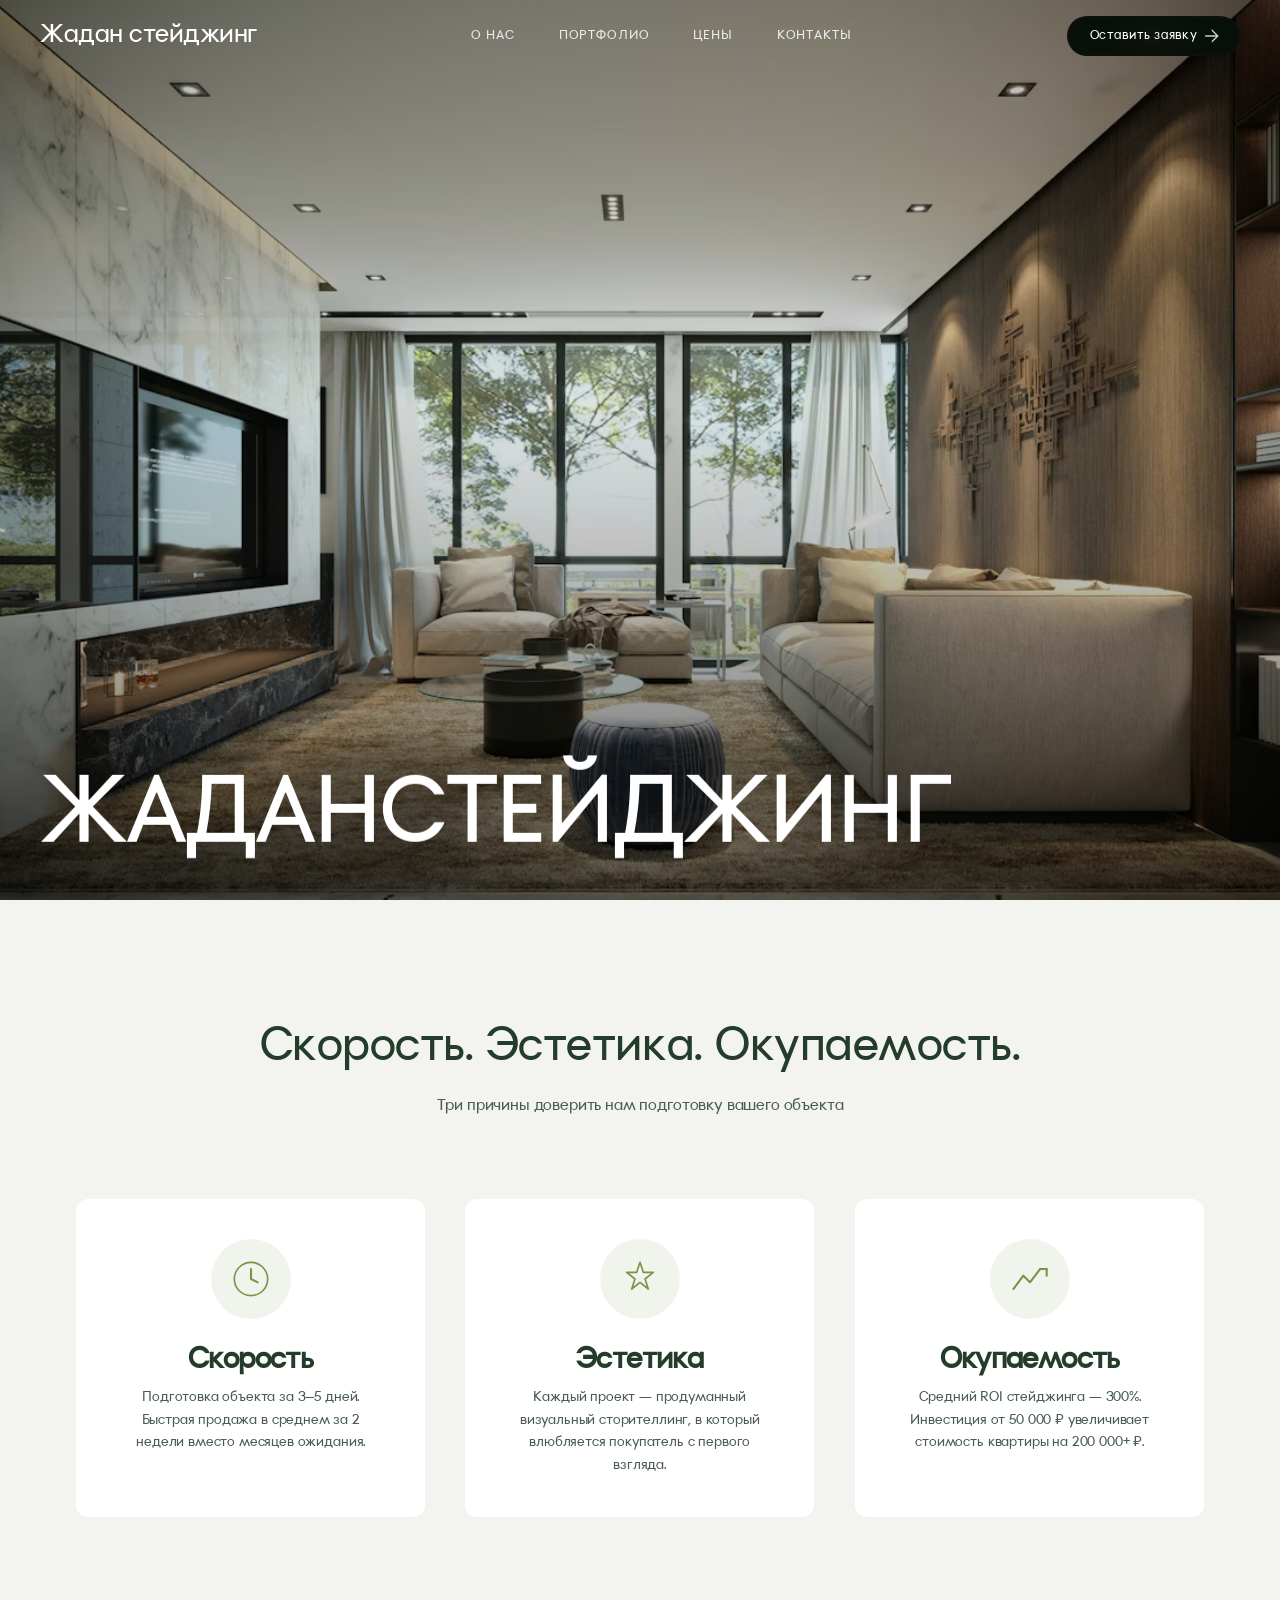
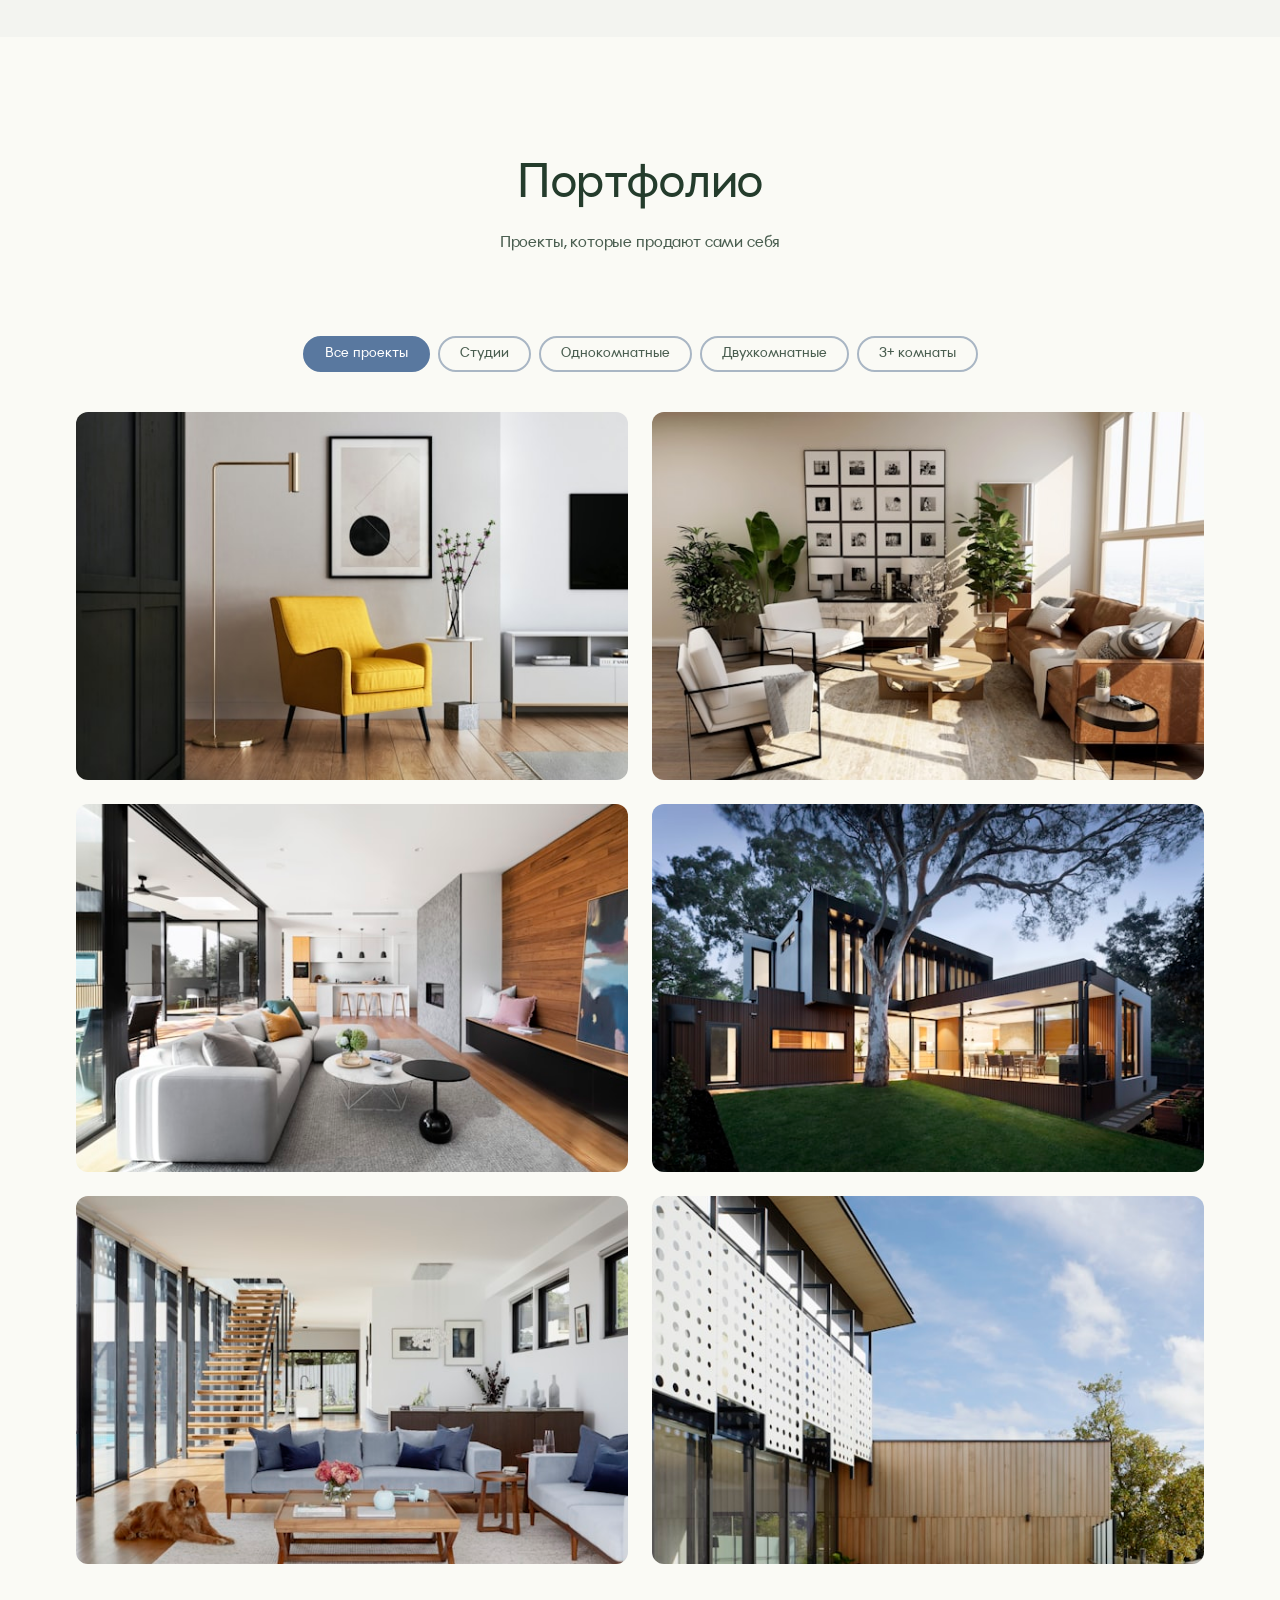
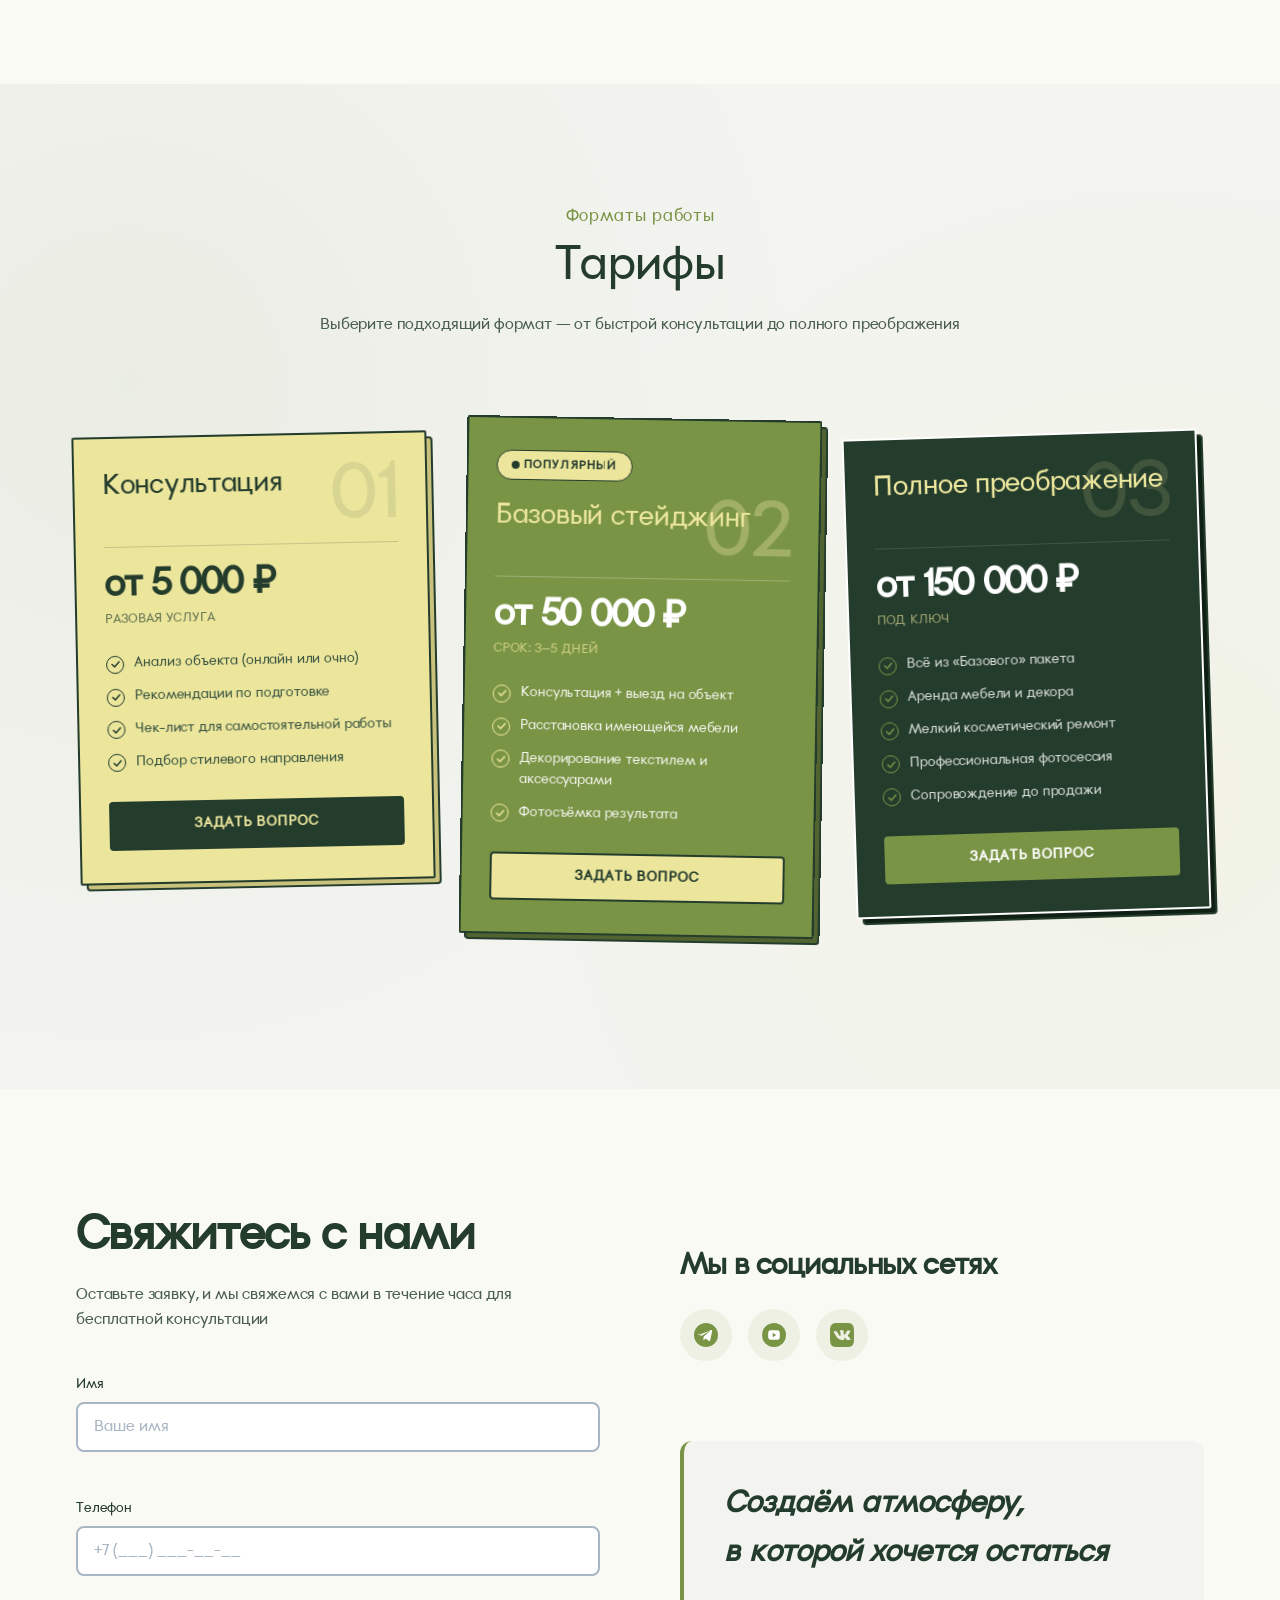
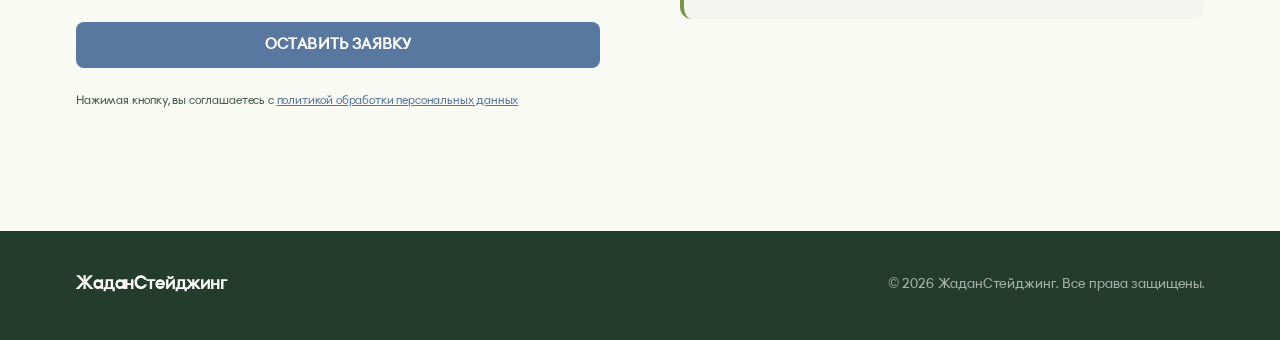
==== commit 0f8dd6b1: "feat: apply Architexture font globally across the site - Updated font variables to use Architexture_" ====
--- a/index.html
+++ b/index.html
@@ -14,10 +14,8 @@
 
   <title>Хоумстейджинг в Москве — Студия «ЖаданСтейджинг»</title>
 
-  <!-- Preconnect Google Fonts -->
-  <link rel="preconnect" href="https://fonts.googleapis.com">
-  <link rel="preconnect" href="https://fonts.gstatic.com" crossorigin>
-  <link href="https://fonts.googleapis.com/css2?family=Inter:wght@400;500;600&family=Montserrat:wght@600;700&display=swap" rel="stylesheet">
+  <!-- Local custom fonts loaded via CSS -->
+  <!-- Architexture font applied via @font-face in base.css -->
 
   <!-- Preload hero image -->
   <link rel="preload" as="image" href="photo-1757924461488-ef9ad0670978.avif" type="image/avif">
--- a/css/variables.css
+++ b/css/variables.css
@@ -14,10 +14,10 @@
   --color-overlay: rgba(36, 60, 44, 0.65);
 
   /* ===== Typography ===== */
-  --font-decorative: 'DarkDeco', serif;
-  --font-display: 'Sonko', sans-serif;
-  --font-heading: 'Sonko', sans-serif;
-  --font-body: 'Inter', sans-serif;
+  --font-decorative: 'Architexture', serif;
+  --font-display: 'Architexture', sans-serif;
+  --font-heading: 'Architexture', sans-serif;
+  --font-body: 'Architexture', sans-serif;
 
   --fs-h1: clamp(2.2rem, 5.2vw, 3.8rem);
   --fs-h2: clamp(1.9rem, 4.2vw, 3rem);
--- a/css/base.css
+++ b/css/base.css
@@ -1,4 +1,11 @@
 /* ===== Font Faces ===== */
+@font-face {
+  font-family: 'Architexture';
+  src: url('../Architexture_финал.ttf') format('truetype');
+  font-weight: 400;
+  font-display: swap;
+}
+
 @font-face {
   font-family: 'DarkDeco';
   src: url('../dark-deco-26.otf') format('opentype');
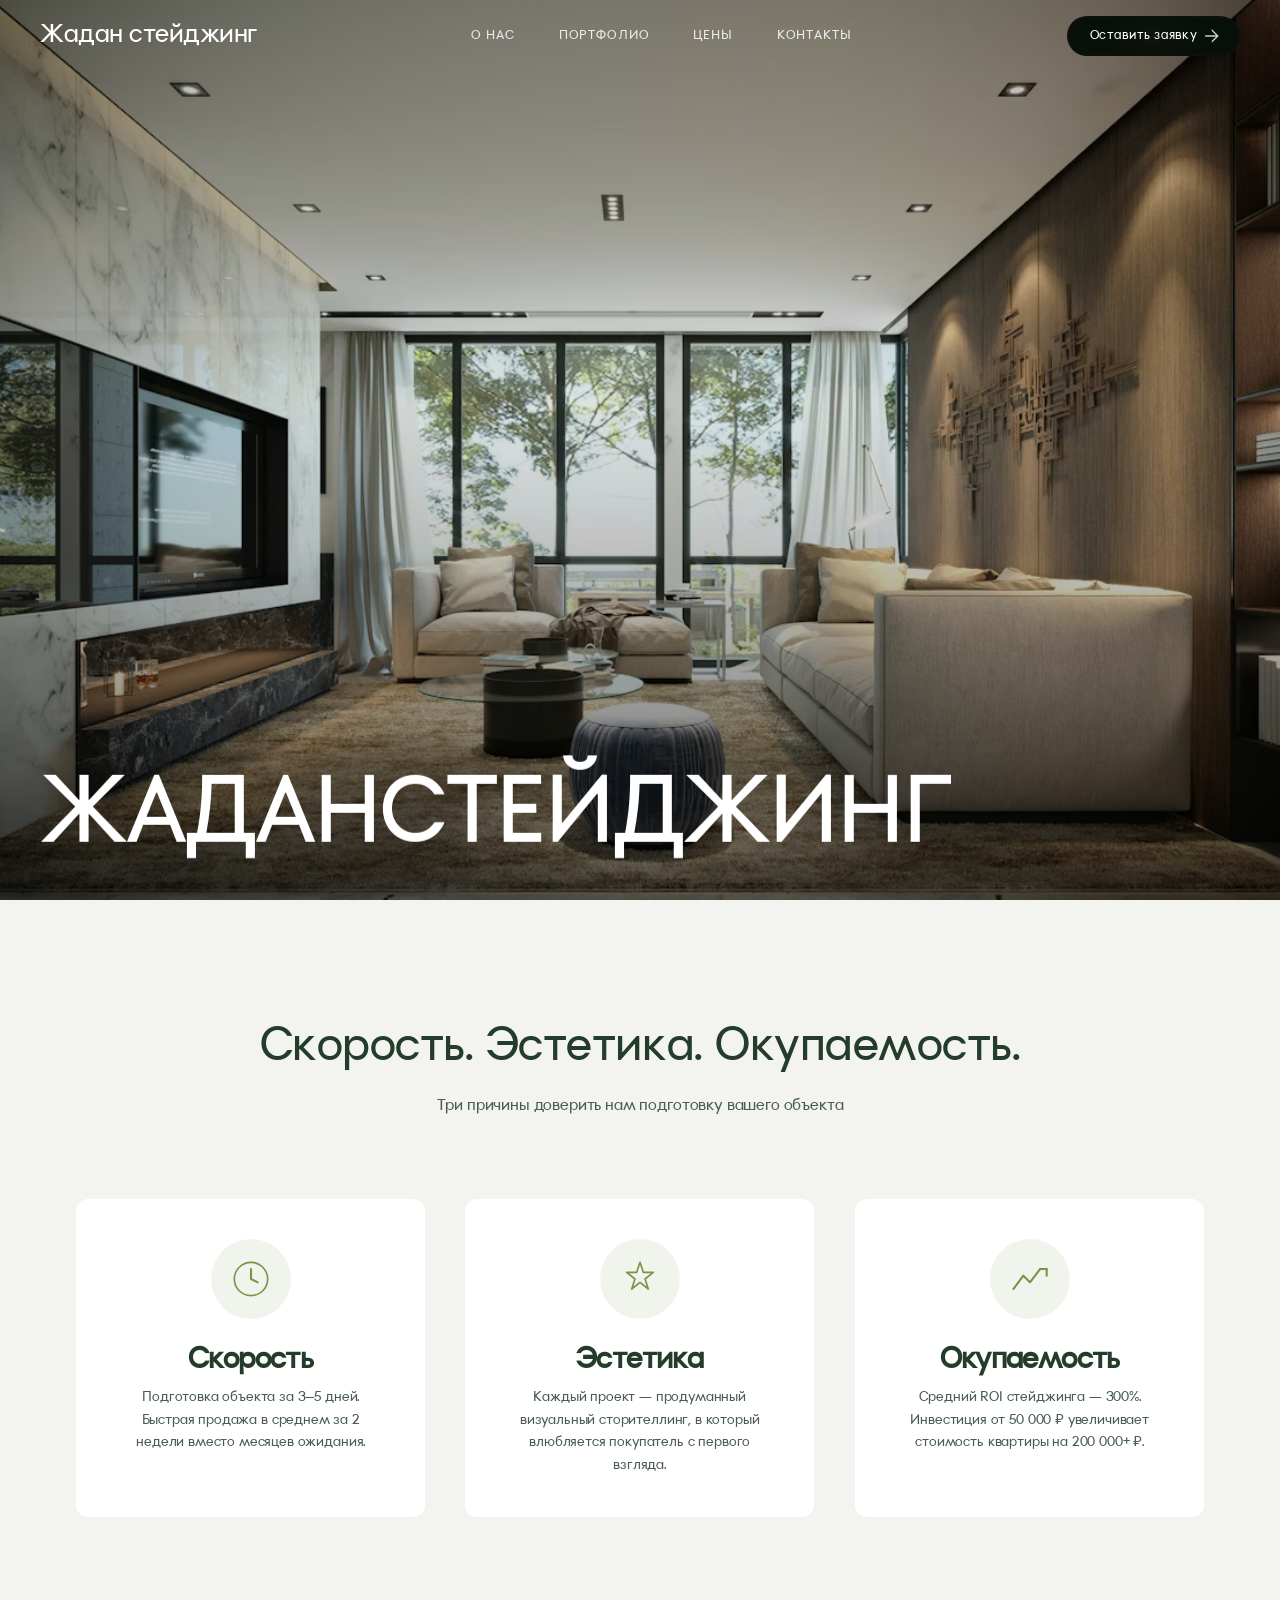
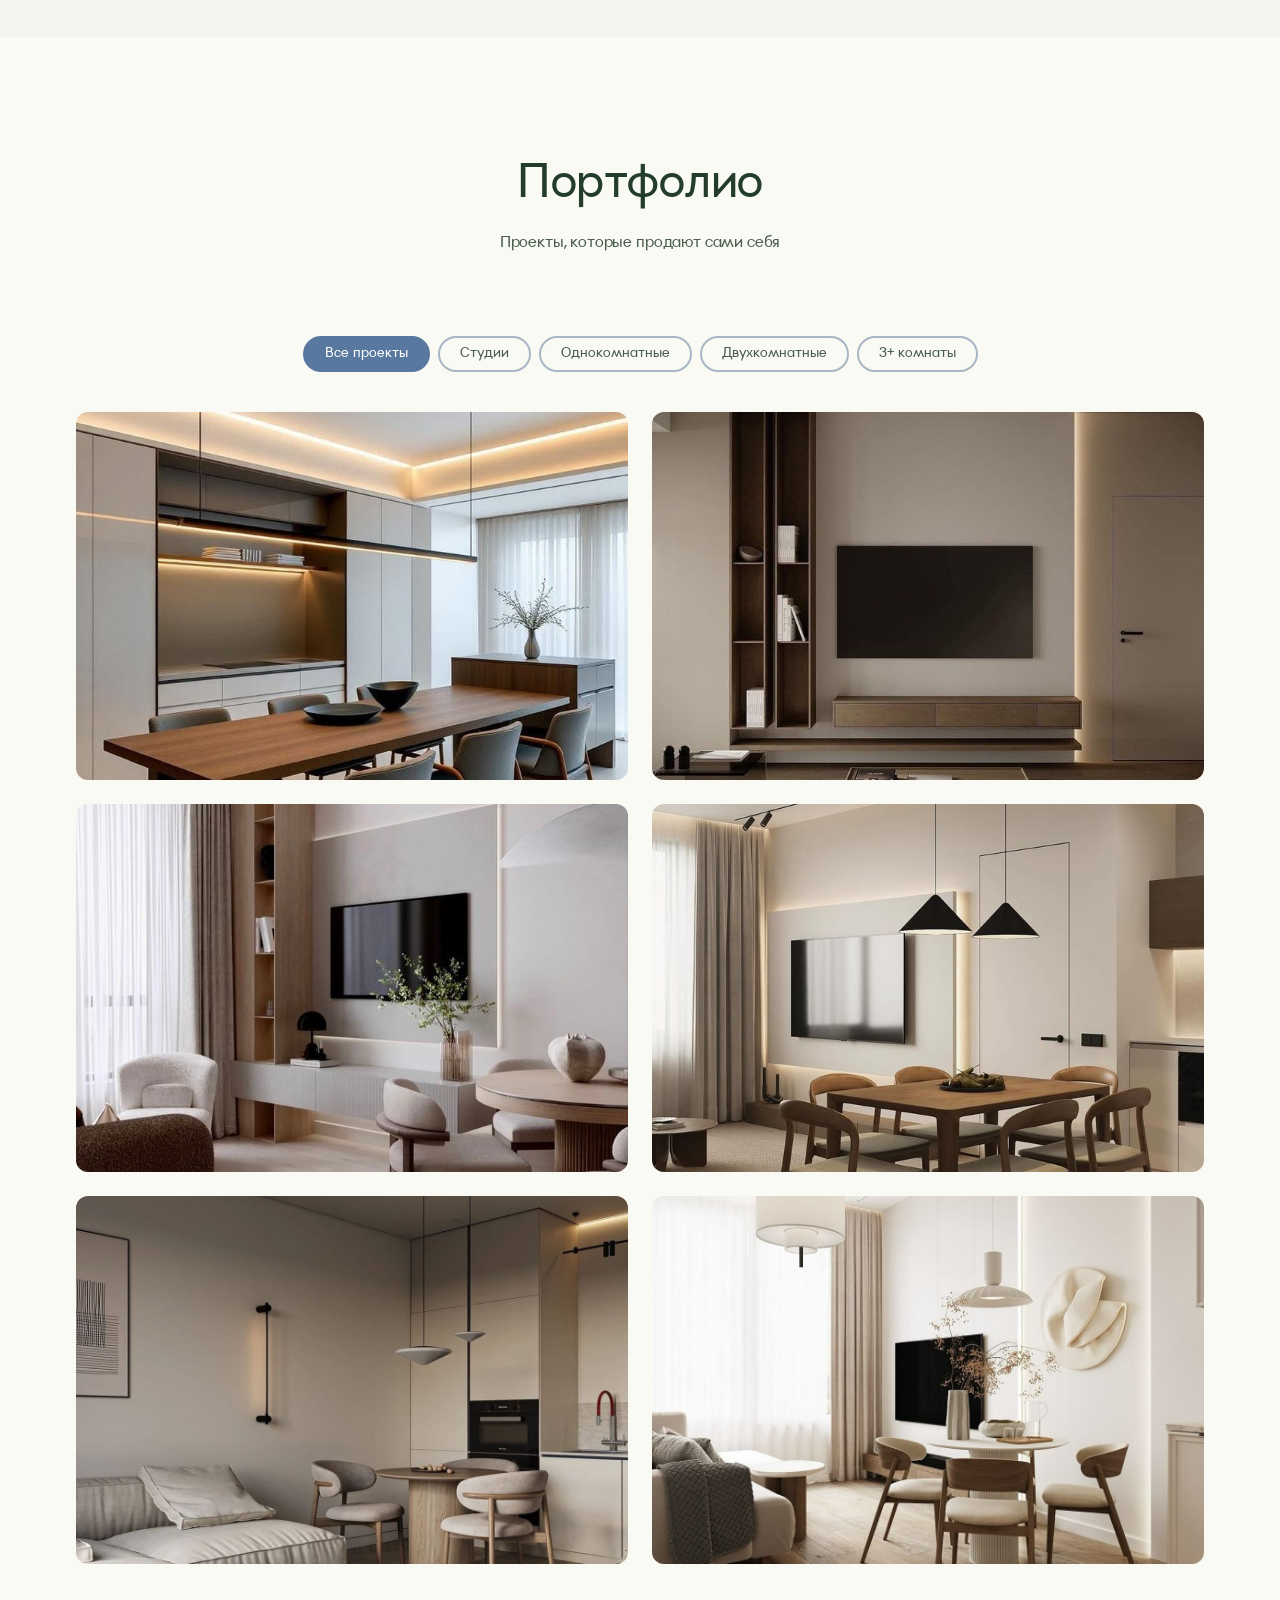
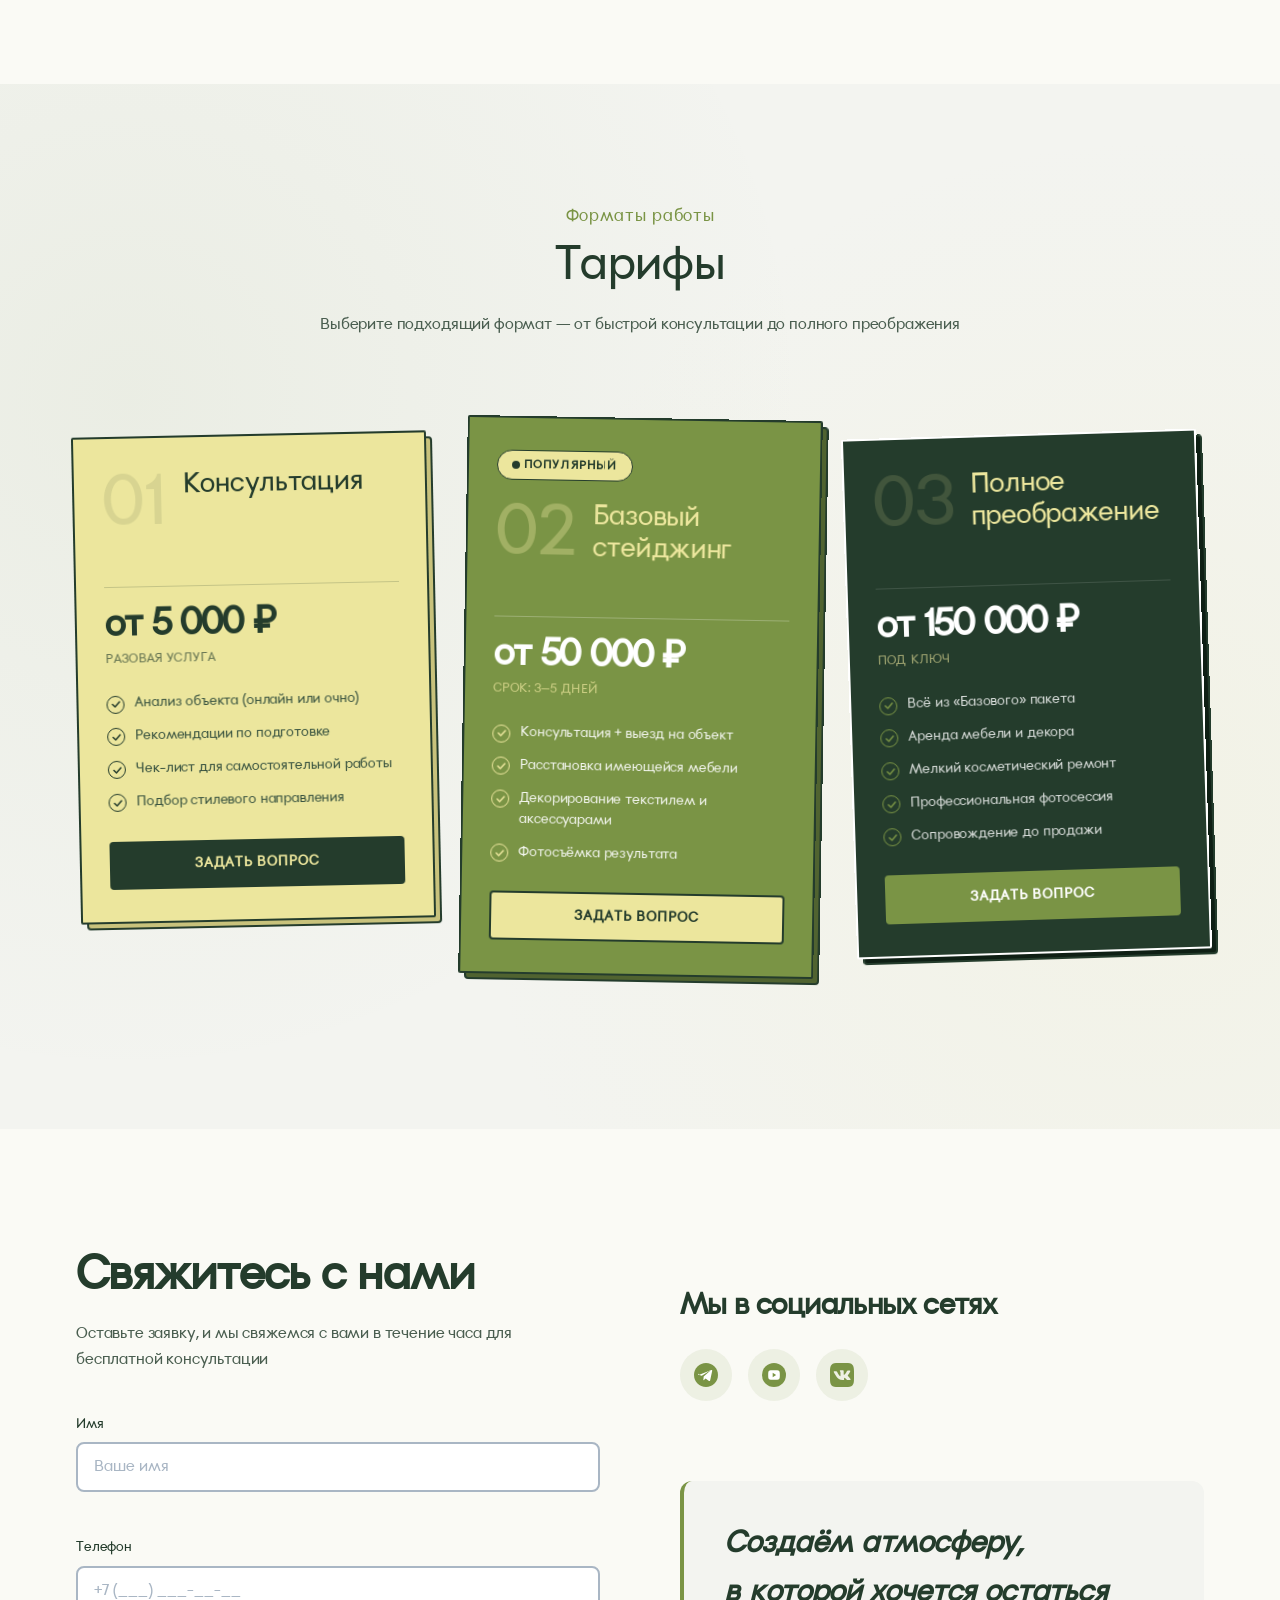
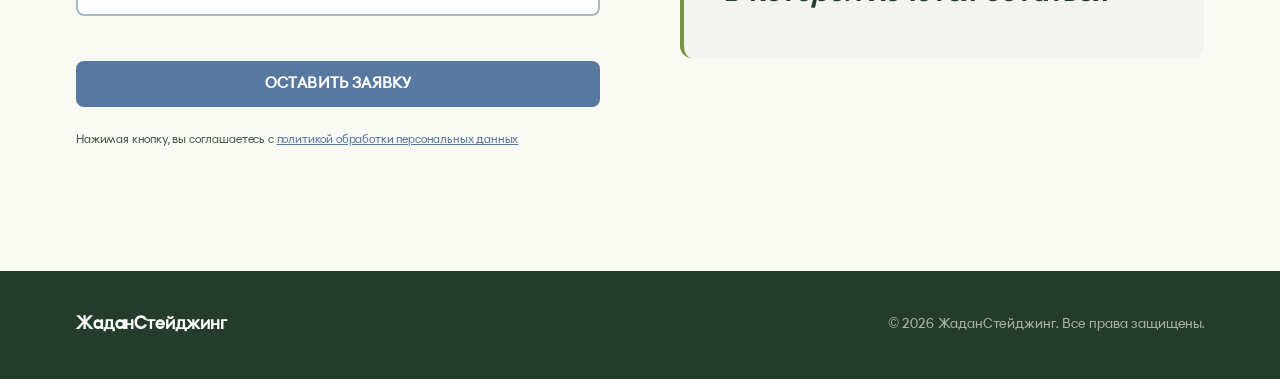
==== commit c766e125: "feat(portfolio): добавить новые фото в карточки портфолио Co-Authored-By: Claude Sonnet 4.6 <noreply" ====
--- a/index.html
+++ b/index.html
@@ -203,7 +203,7 @@
         <div class="portfolio__grid reveal-stagger">
           <article class="portfolio__item reveal" data-category="studio">
             <div class="portfolio__img-wrapper">
-              <img src="assets/images/portfolio/project-1.webp" alt="Стейджинг студии 28м² в ЖК Символ" loading="lazy" width="580" height="400">
+              <img src="assets/images/portfolio/port-3.jpg" alt="Стейджинг студии 28м² в ЖК Символ" loading="lazy" width="580" height="400">
               <div class="portfolio__overlay">
                 <span class="portfolio__tag">Студия</span>
                 <h3 class="portfolio__item-title">ЖК «Символ»</h3>
@@ -214,7 +214,7 @@
 
           <article class="portfolio__item reveal" data-category="1room">
             <div class="portfolio__img-wrapper">
-              <img src="assets/images/portfolio/project-2.webp" alt="Стейджинг однокомнатной 42м² в ЖК Скандинавия" loading="lazy" width="580" height="400">
+              <img src="assets/images/portfolio/port-6.jpg" alt="Стейджинг однокомнатной 42м² в ЖК Скандинавия" loading="lazy" width="580" height="400">
               <div class="portfolio__overlay">
                 <span class="portfolio__tag">Однокомнатная</span>
                 <h3 class="portfolio__item-title">ЖК «Скандинавия»</h3>
@@ -225,7 +225,7 @@
 
           <article class="portfolio__item reveal" data-category="2room">
             <div class="portfolio__img-wrapper">
-              <img src="assets/images/portfolio/project-3.webp" alt="Стейджинг двухкомнатной 58м² в ЖК Сердце Столицы" loading="lazy" width="580" height="400">
+              <img src="assets/images/portfolio/port-1.jpg" alt="Стейджинг двухкомнатной 58м² в ЖК Сердце Столицы" loading="lazy" width="580" height="400">
               <div class="portfolio__overlay">
                 <span class="portfolio__tag">Двухкомнатная</span>
                 <h3 class="portfolio__item-title">ЖК «Сердце Столицы»</h3>
@@ -236,7 +236,7 @@
 
           <article class="portfolio__item reveal" data-category="studio">
             <div class="portfolio__img-wrapper">
-              <img src="assets/images/portfolio/project-4.webp" alt="Стейджинг студии 32м² в ЖК Level" loading="lazy" width="580" height="400">
+              <img src="assets/images/portfolio/port-5.jpg" alt="Стейджинг студии 32м² в ЖК Level" loading="lazy" width="580" height="400">
               <div class="portfolio__overlay">
                 <span class="portfolio__tag">Студия</span>
                 <h3 class="portfolio__item-title">ЖК «Level Амурская»</h3>
@@ -247,7 +247,7 @@
 
           <article class="portfolio__item reveal" data-category="3room">
             <div class="portfolio__img-wrapper">
-              <img src="assets/images/portfolio/project-5.webp" alt="Стейджинг трёхкомнатной 85м² в ЖК Пресня Сити" loading="lazy" width="580" height="400">
+              <img src="assets/images/portfolio/port-2.jpg" alt="Стейджинг трёхкомнатной 85м² в ЖК Пресня Сити" loading="lazy" width="580" height="400">
               <div class="portfolio__overlay">
                 <span class="portfolio__tag">3+ комнаты</span>
                 <h3 class="portfolio__item-title">ЖК «Пресня Сити»</h3>
@@ -258,7 +258,7 @@
 
           <article class="portfolio__item reveal" data-category="1room">
             <div class="portfolio__img-wrapper">
-              <img src="assets/images/portfolio/project-6.webp" alt="Стейджинг однокомнатной 38м² в ЖК Фили Град" loading="lazy" width="580" height="400">
+              <img src="assets/images/portfolio/port-4.jpg" alt="Стейджинг однокомнатной 38м² в ЖК Фили Град" loading="lazy" width="580" height="400">
               <div class="portfolio__overlay">
                 <span class="portfolio__tag">Однокомнатная</span>
                 <h3 class="portfolio__item-title">ЖК «Фили Град»</h3>
--- a/css/header.css
+++ b/css/header.css
@@ -165,7 +165,7 @@
   border: none;
   cursor: pointer;
   padding: 0;
-  z-index: calc(var(--z-header) + 1);
+  z-index: calc(var(--z-modal) - 5); /* 195 — above nav overlay (190) */
 }
 
 .burger-line {
@@ -188,6 +188,15 @@
   transform: translateY(-7.5px) rotate(-45deg);
 }
 
+/* CTA injected by JS — hidden until inside open mobile nav */
+.header__nav-cta {
+  display: none;
+}
+
+.header__nav.is-open .header__nav-cta {
+  display: inline-flex;
+}
+
 /* ===== Mobile nav overlay ===== */
 .header__nav.is-open {
   display: flex;
@@ -197,7 +206,9 @@
   flex-direction: column;
   align-items: center;
   justify-content: center;
-  z-index: calc(var(--z-header) - 1);
+  /* Sits directly in <body> when open (moved by JS) — above all page content */
+  z-index: calc(var(--z-modal) - 10); /* 190 */
+  overflow-y: auto;
 }
 
 .header__nav.is-open .header__nav-list {
--- a/css/pricing.css
+++ b/css/pricing.css
@@ -243,19 +243,22 @@
 .pricing-card__header {
   position: relative;
   margin-bottom: 1.5rem;
+  display: flex;
+  align-items: flex-start;
+  gap: 1rem;
 }
 
 .pricing-card__number {
-  position: absolute;
-  top: -0.5rem;
-  right: -0.25rem;
   font-family: var(--font-decorative);
-  font-size: 5rem;
+  font-size: clamp(3rem, 8vw, 4.5rem);
   line-height: 1;
   color: rgba(36, 60, 44, 0.1);
   pointer-events: none;
   user-select: none;
   transition: color 0.3s ease;
+  z-index: 0;
+  flex-shrink: 0;
+  min-width: auto;
 }
 
 .pricing-card__name {
@@ -265,6 +268,11 @@
   letter-spacing: -0.01em;
   line-height: 1.15;
   margin-bottom: 0;
+  position: relative;
+  z-index: 1;
+  padding-right: 0.5rem;
+  word-spacing: 9999px;
+  flex: 1;
 }
 
 /* ===== Divider ===== */
--- a/css/responsive.css
+++ b/css/responsive.css
@@ -1,3 +1,14 @@
+/* =======================================================
+   RESPONSIVE — Mobile-first adaptive layer
+   Breakpoints:
+     ≤1199px  tablet
+     ≤960px   small tablet
+     ≤809px   mobile (portrait tablets / large phones)
+     ≤599px   phones
+     ≤479px   small phones
+     ≤359px   compact phones (iPhone SE, Galaxy A)
+   ======================================================= */
+
 /* ===== Tablet: ≤1199px ===== */
 @media (max-width: 1199px) {
   :root {
@@ -25,9 +36,21 @@
     --container-padding: 1.25rem;
     --space-section: var(--space-lg);
     --header-height: 60px;
-  }
-
-  /* ----- Header Mobile ----- */
+    /* Tighten spacing scale on mobile */
+    --space-xl:  3rem;
+    --space-2xl: 4.5rem;
+  }
+
+  /* ---- Prevent horizontal overflow ---- */
+  html,
+  body {
+    overflow-x: hidden;
+    max-width: 100vw;
+  }
+
+  /* ============================================
+     HEADER — Mobile
+     ============================================ */
   .header__nav:not(.is-open) {
     display: none;
   }
@@ -39,70 +62,281 @@
   .header__burger {
     display: flex;
     flex-shrink: 0;
-  }
-
-  /* ----- Hero Mobile ----- */
-  .hero__page-title {
-    left: 1.25rem;
-    max-width: 260px;
+    position: relative;
+    z-index: calc(var(--z-modal) - 5); /* 195 */
+  }
+
+  /* When menu is open, fix burger so it floats above the full-screen overlay (z-190) */
+  .header__burger[aria-expanded="true"] {
+    position: fixed;
+    top: calc((var(--header-height) - 32px) / 2);
+    right: var(--container-padding);
+    z-index: calc(var(--z-modal) - 5); /* 195 */
+  }
+
+  /* Burger lines always white when menu is open (dark overlay behind) */
+  .header__burger[aria-expanded="true"] .burger-line {
+    background: #fff !important;
+  }
+
+  /* Mobile nav overlay — inherits z-index from header.css (190) */
+  .header__nav.is-open {
+    display: flex;
+    position: fixed;
+    inset: 0;
+    background: var(--color-text);
+    flex-direction: column;
+    align-items: center;
+    justify-content: center;
+    gap: 2.5rem;
+    padding: var(--header-height) 2rem 3rem;
+    overflow-y: auto;
+  }
+
+  .header__nav.is-open .header__nav-list {
+    flex-direction: column;
+    gap: 0;
+    width: 100%;
+    text-align: center;
+  }
+
+  .header__nav.is-open .header__nav-link {
+    display: block;
+    color: rgba(255, 255, 255, 0.75);
+    font-size: clamp(1.6rem, 5vw, 2rem);
+    letter-spacing: 0.03em;
+    padding: 0.85rem 1rem;
+    border-bottom: 1px solid rgba(255, 255, 255, 0.08);
+    transition: color 0.2s ease;
+  }
+
+  .header__nav.is-open .header__nav-list li:last-child .header__nav-link {
+    border-bottom: none;
+  }
+
+  .header__nav.is-open .header__nav-link:hover,
+  .header__nav.is-open .header__nav-link:focus-visible {
+    color: #fff;
+  }
+
+  /* CTA inside mobile menu — injected via JS as .header__nav-cta */
+  .header__nav-cta {
+    display: inline-flex;
+    align-items: center;
+    justify-content: center;
+    padding: 0.9rem 2.25rem;
+    background: var(--color-accent);
+    color: #fff;
+    border-radius: 100px;
+    font-family: var(--font-body);
+    font-size: 0.9rem;
+    font-weight: 600;
+    text-transform: uppercase;
+    letter-spacing: 0.06em;
+    text-decoration: none;
+    margin-top: 0.5rem;
+    transition: background 0.2s ease, transform 0.15s ease;
+  }
+
+  .header__nav-cta:hover,
+  .header__nav-cta:focus-visible {
+    background: var(--color-accent-hover);
+    color: #fff;
+    transform: translateY(-1px);
+  }
+
+  .header__nav-cta:active {
+    transform: scale(0.97);
+  }
+
+  /* ============================================
+     HERO — Mobile
+     ============================================ */
+  .hero {
+    /* Disable parallax on mobile (performance + iOS bug) */
+    background-attachment: scroll;
+    min-height: 100svh; /* safe-area aware on modern iOS */
   }
 
   .hero__brand-wordmark {
-    padding: 0 1rem 1.5rem 1rem;
-  }
-
-  /* ----- Advantages Mobile ----- */
+    padding: 0 1.25rem 1.75rem;
+    /* Prevent fixed wordmark from causing overflow on small screens */
+    width: 100%;
+    left: 0;
+    right: 0;
+  }
+
+  .hero__brand-wordmark > span {
+    font-size: clamp(2rem, 11vw, 4rem);
+    white-space: normal;
+    word-break: break-word;
+    hyphens: auto;
+    line-height: 1.1;
+  }
+
+  /* ============================================
+     ADVANTAGES — Mobile
+     ============================================ */
   .advantages__grid {
     grid-template-columns: 1fr;
     gap: var(--space-md);
   }
 
-  /* ----- Portfolio Mobile ----- */
+  /* Advantage card: horizontal layout on mobile (≤809px, portrait) */
+  .advantage-card {
+    padding: 1.25rem 1.25rem;
+    text-align: left;
+    display: grid;
+    grid-template-columns: 56px 1fr;
+    grid-template-rows: auto auto;
+    column-gap: 1rem;
+    align-items: start;
+  }
+
+  .advantage-card__icon {
+    grid-column: 1;
+    grid-row: 1 / 3;
+    flex-shrink: 0;
+    width: 56px;
+    height: 56px;
+    margin-bottom: 0;
+    align-self: center;
+  }
+
+  .advantage-card__icon svg {
+    width: 28px;
+    height: 28px;
+  }
+
+  .advantage-card__title {
+    grid-column: 2;
+    grid-row: 1;
+    margin-bottom: 0.25rem;
+    font-size: clamp(1rem, 3.5vw, 1.25rem);
+  }
+
+  .advantage-card__text {
+    grid-column: 2;
+    grid-row: 2;
+    margin-bottom: 0;
+  }
+
+  /* ============================================
+     PORTFOLIO — Mobile
+     ============================================ */
   .portfolio__grid {
     grid-template-columns: 1fr;
-  }
-
-  /* Mobile: overlay always visible */
+    gap: var(--space-md);
+  }
+
+  /* Overlay always visible on touch devices */
   .portfolio__overlay {
     opacity: 1;
     background: linear-gradient(
       to top,
-      rgba(36, 60, 44, 0.8) 0%,
-      transparent 100%
+      rgba(36, 60, 44, 0.82) 0%,
+      rgba(36, 60, 44, 0.2)  60%,
+      transparent            100%
     );
   }
 
-  /* ----- Pricing Mobile ----- */
+  .portfolio__item-title {
+    font-size: clamp(1.1rem, 4vw, 1.35rem);
+  }
+
+  /* ============================================
+     PRICING — Mobile
+     ============================================ */
   .pricing__grid {
     grid-template-columns: 1fr;
-    gap: 2.5rem;
-  }
-
-  /* Remove tilt on mobile for readability */
+    gap: 2rem;
+  }
+
+  /* Remove tilts: they cause horizontal overflow at ≤809px */
+  .pricing-card,
   .pricing-card:nth-child(1),
   .pricing-card:nth-child(2),
   .pricing-card:nth-child(3) {
-    rotate: none;
-    margin-top: 0;
-  }
-
-  /* Reduce shadow offset on mobile */
+    transform: none !important;
+    margin-top: 0 !important;
+  }
+
+  .pricing-card:hover,
+  .pricing-card:nth-child(1):hover,
+  .pricing-card:nth-child(2):hover,
+  .pricing-card:nth-child(3):hover {
+    transform: translateY(-4px) !important;
+  }
+
+  /* Reduce shadow offset so it doesn't clip */
   .pricing-card__shadow {
-    translate: 5px 5px;
+    transform: translate(5px, 5px);
   }
 
   .pricing-card:hover .pricing-card__shadow {
-    translate: 7px 7px;
-  }
-
-
-  /* ----- Contacts Mobile ----- */
+    transform: translate(7px, 7px);
+  }
+
+  /* Tighten card padding on narrow screens */
+  .pricing-card__body {
+    padding: 1.5rem 1.375rem;
+  }
+
+  .pricing-card__number {
+    font-size: clamp(2.5rem, 12vw, 4rem);
+  }
+
+  .pricing-card__name {
+    font-size: clamp(1.3rem, 5vw, 1.6rem);
+    /* On full-width mobile column, word-spacing hack not needed */
+    word-spacing: normal;
+  }
+
+  /* ============================================
+     CONTACTS — Mobile
+     ============================================ */
   .contacts__inner {
     grid-template-columns: 1fr;
     gap: var(--space-lg);
   }
 
-  /* ----- Footer Mobile ----- */
+  .contacts__info {
+    padding-top: 0;
+    order: -1; /* Show info block above form on mobile */
+  }
+
+  /* Larger tap targets for inputs */
+  .form-input {
+    padding: 1rem 1rem;
+    font-size: 1rem; /* Prevents iOS zoom on focus */
+    border-radius: var(--border-radius-sm);
+    -webkit-appearance: none;
+    appearance: none;
+  }
+
+  /* Full-width submit button on mobile */
+  .contacts__submit {
+    width: 100%;
+  }
+
+  /* ============================================
+     MODAL — Mobile
+     ============================================ */
+  .modal {
+    padding: var(--space-sm);
+    align-items: flex-end; /* Sheet from bottom on mobile */
+  }
+
+  .modal__content {
+    max-width: 100%;
+    border-radius: 20px 20px 0 0; /* Bottom sheet style */
+    padding: var(--space-md);
+    padding-bottom: calc(var(--space-md) + env(safe-area-inset-bottom, 0px));
+  }
+
+  /* ============================================
+     FOOTER — Mobile
+     ============================================ */
   .footer__inner {
     flex-direction: column;
     text-align: center;
@@ -110,33 +344,273 @@
   }
 }
 
-/* ===== Small phones: ≤480px ===== */
-@media (max-width: 480px) {
+/* ===== Phones: ≤599px ===== */
+@media (max-width: 599px) {
+  :root {
+    --container-padding: 1rem;
+    --space-section: 2.5rem;
+  }
+
+  /* ----- Hero ----- */
+  .hero__brand-wordmark > span {
+    font-size: clamp(1.75rem, 12vw, 3.25rem);
+  }
+
+  /* ----- Section titles ----- */
+  .section__title {
+    font-size: clamp(1.65rem, 7vw, 2.4rem);
+    letter-spacing: -0.02em;
+  }
+
+  .section__subtitle {
+    font-size: 0.9rem;
+    margin-bottom: var(--space-lg);
+  }
+
+  /* ----- Advantages: keep horizontal grid, just tighten padding ----- */
+  .advantage-card {
+    padding: 1rem 1rem;
+    column-gap: 0.875rem;
+  }
+
+  .advantage-card__title {
+    font-size: clamp(0.95rem, 4vw, 1.15rem);
+  }
+
+  /* ----- Portfolio filters: horizontal scroll ----- */
+  .portfolio__filters {
+    flex-wrap: nowrap;
+    overflow-x: auto;
+    justify-content: flex-start;
+    padding-bottom: 0.5rem;
+    gap: 0.5rem;
+    /* Hide scrollbar but keep scroll */
+    scrollbar-width: none;
+    -ms-overflow-style: none;
+  }
+
+  .portfolio__filters::-webkit-scrollbar {
+    display: none;
+  }
+
+  .portfolio__filter-btn {
+    flex-shrink: 0;
+    padding: 0.45rem 1rem;
+    font-size: 0.78rem;
+    white-space: nowrap;
+  }
+
+  /* ----- Pricing card padding ----- */
+  .pricing-card__body {
+    padding: 1.25rem 1.125rem;
+  }
+
+  .pricing-card__price {
+    font-size: clamp(1.6rem, 6vw, 2.25rem);
+  }
+
+  /* ----- Form ----- */
+  .contacts__form {
+    gap: var(--space-sm);
+  }
+
+  /* ----- Buttons ----- */
+  .btn-primary,
+  .btn-outline {
+    padding: 0.875rem 1.5rem;
+    font-size: 0.9rem;
+  }
+}
+
+/* ===== Small phones: ≤479px ===== */
+@media (max-width: 479px) {
+  /* Stack hero action buttons */
   .hero__actions {
     flex-direction: column;
+    align-items: stretch;
+    gap: 0.75rem;
   }
 
   .hero__actions .btn-primary,
   .hero__actions .btn-outline {
     width: 100%;
-  }
-
-  .portfolio__filters {
-    gap: 0.375rem;
-  }
-
-  .portfolio__filter-btn {
-    padding: 0.375rem 0.875rem;
-    font-size: 0.75rem;
-  }
-
+    justify-content: center;
+  }
+
+  /* Slider handle */
   .slider__handle-circle {
-    width: 36px;
-    height: 36px;
+    width: 38px;
+    height: 38px;
   }
 
   .slider__handle-circle svg {
     width: 18px;
     height: 18px;
   }
-}
+
+  /* Social links touch size */
+  .social-link {
+    width: 48px;
+    height: 48px;
+  }
+
+  /* Tighten modal on very small screens */
+  .modal__content {
+    padding: 1.25rem 1.125rem;
+    padding-bottom: calc(1.25rem + env(safe-area-inset-bottom, 0px));
+  }
+}
+
+/* ===== Compact phones: ≤359px (iPhone SE 1st gen, Galaxy A series) ===== */
+@media (max-width: 359px) {
+  :root {
+    --container-padding: 0.875rem;
+  }
+
+  .header__logo-text {
+    font-size: 1.25rem;
+  }
+
+  .hero__brand-wordmark > span {
+    font-size: clamp(1.5rem, 13vw, 2.5rem);
+  }
+
+  .section__title {
+    font-size: clamp(1.4rem, 8vw, 1.9rem);
+  }
+
+  .pricing-card__number {
+    font-size: 2.25rem;
+  }
+
+  .pricing-card__name {
+    font-size: 1.2rem;
+  }
+
+  .pricing-card__price {
+    font-size: 1.5rem;
+  }
+
+  .pricing-card__body {
+    padding: 1rem 0.875rem;
+  }
+}
+
+/* ===== Touch device: disable hover-only effects that break on tap ===== */
+@media (hover: none) and (pointer: coarse) {
+  /* Portfolio overlay always visible */
+  .portfolio__overlay {
+    opacity: 1;
+  }
+
+  /* Advantage card: disable 3D tilt — no pointer tracking on touch */
+  .advantage-card {
+    transform: none !important;
+    perspective: none;
+  }
+
+  .advantage-card::after {
+    display: none;
+  }
+
+  /* Pricing card — no hover shift, use active instead */
+  .pricing-card:hover,
+  .pricing-card:nth-child(1):hover,
+  .pricing-card:nth-child(2):hover,
+  .pricing-card:nth-child(3):hover {
+    transform: none !important;
+  }
+
+  .pricing-card:active {
+    transform: scale(0.985) !important;
+  }
+
+  .pricing-card:hover .pricing-card__shadow {
+    transform: translate(5px, 5px);
+  }
+
+  /* Portfolio image — no zoom-on-hover on touch */
+  .portfolio__img-wrapper:hover img {
+    transform: none;
+  }
+
+  /* Nav links — remove underline animation on touch */
+  .header__nav-link::after {
+    display: none;
+  }
+
+  /* Buttons — use active state instead of hover */
+  .btn-primary:hover,
+  .btn-outline:hover {
+    transform: none;
+    box-shadow: none;
+  }
+
+  .btn-primary:active {
+    transform: scale(0.97);
+  }
+
+  .btn-outline:active {
+    transform: scale(0.97);
+  }
+
+  /* Social links */
+  .social-link:hover {
+    transform: none;
+  }
+
+  .social-link:active {
+    background-color: var(--color-accent);
+    color: var(--color-white);
+  }
+}
+
+/* ===== Landscape mobile (phones in landscape) ===== */
+@media (max-width: 900px) and (orientation: landscape) and (max-height: 500px) {
+  .hero {
+    min-height: 100svh;
+  }
+
+  .hero__brand-wordmark {
+    padding-bottom: 1rem;
+  }
+
+  .hero__brand-wordmark > span {
+    font-size: clamp(1.5rem, 7vw, 3rem);
+  }
+
+  /* Reduce section padding in landscape */
+  .section {
+    padding-block: var(--space-lg);
+  }
+
+  .header__nav.is-open {
+    overflow-y: auto;
+    justify-content: flex-start;
+    padding-top: calc(var(--header-height) + 1rem);
+  }
+}
+
+/* ===== Safe area insets (notched phones, Dynamic Island) ===== */
+@supports (padding: max(0px)) {
+  .site-header {
+    padding-left: max(2.5rem, env(safe-area-inset-left));
+    padding-right: max(2.5rem, env(safe-area-inset-right));
+  }
+
+  @media (max-width: 809px) {
+    .site-header {
+      padding-left: max(var(--container-padding), env(safe-area-inset-left));
+      padding-right: max(var(--container-padding), env(safe-area-inset-right));
+    }
+
+    .container {
+      padding-left: max(var(--container-padding), env(safe-area-inset-left));
+      padding-right: max(var(--container-padding), env(safe-area-inset-right));
+    }
+
+    .site-footer {
+      padding-bottom: max(var(--space-lg), env(safe-area-inset-bottom));
+    }
+  }
+}
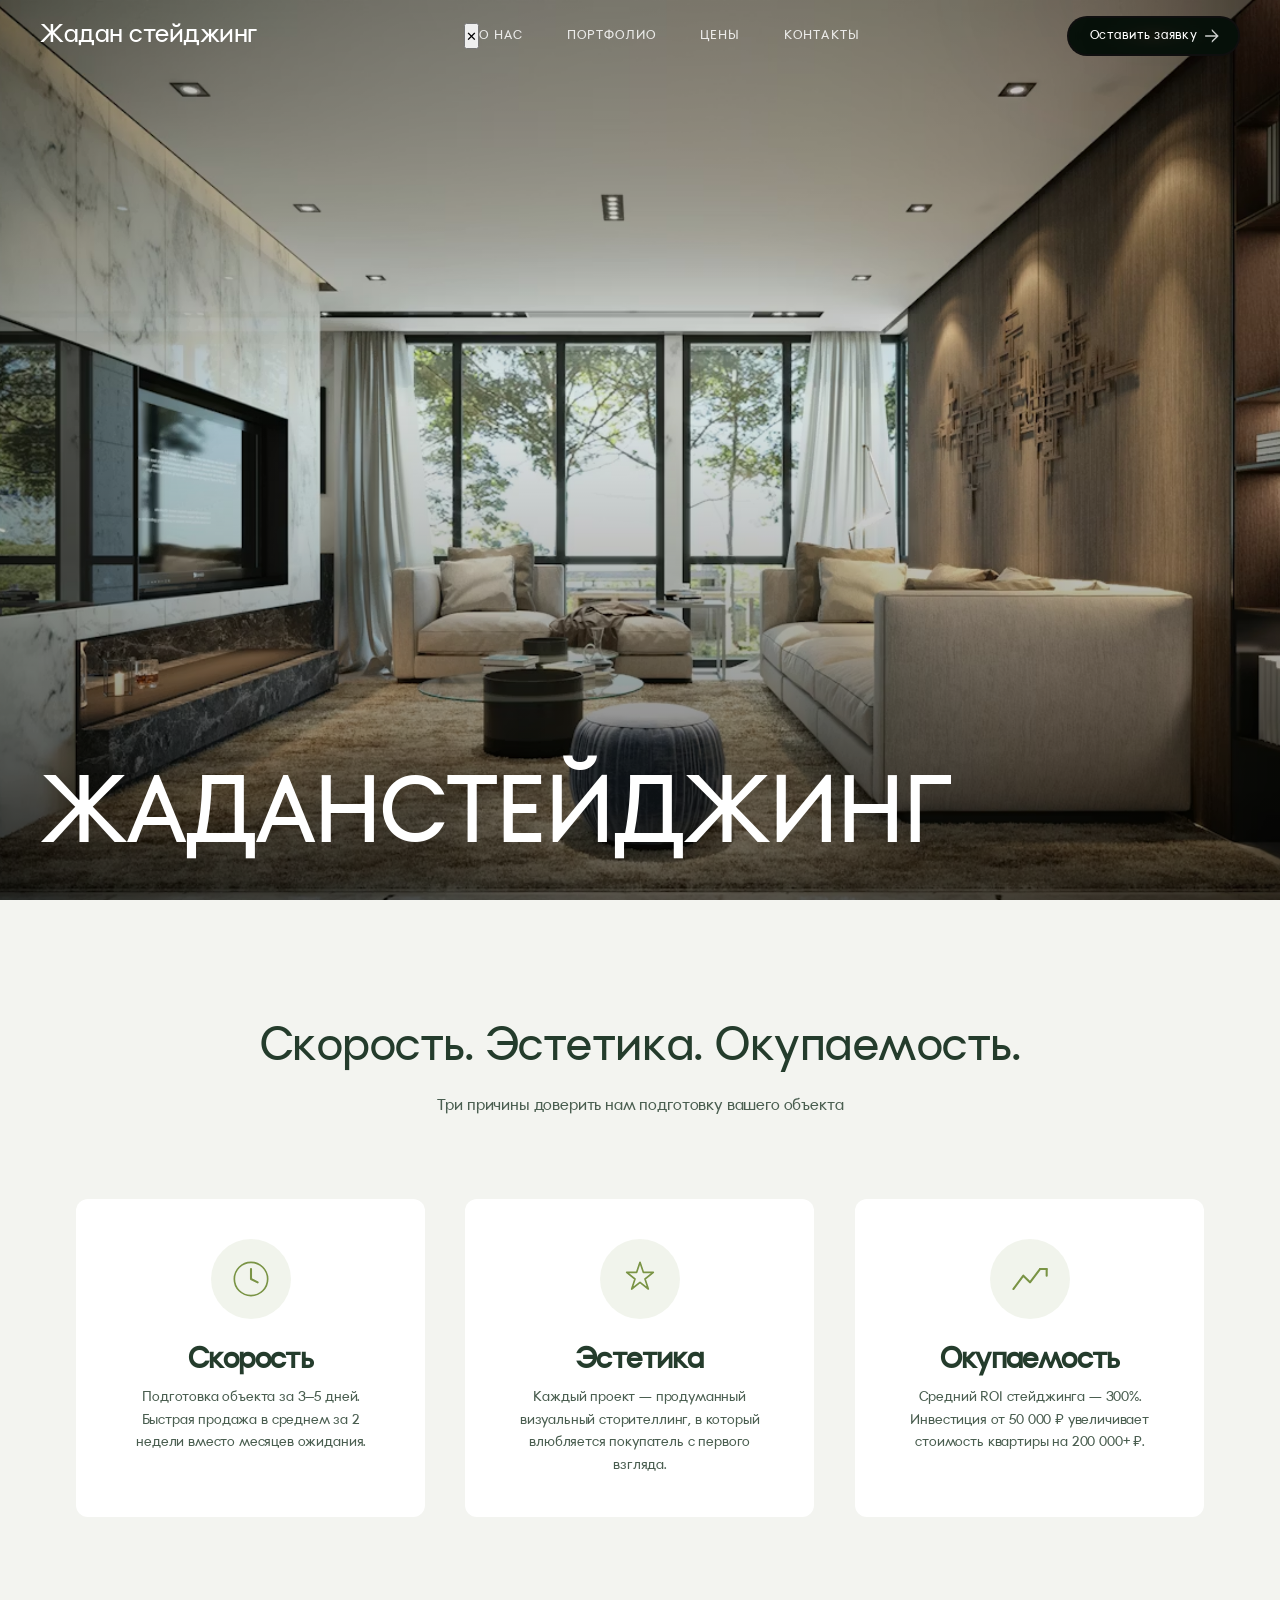
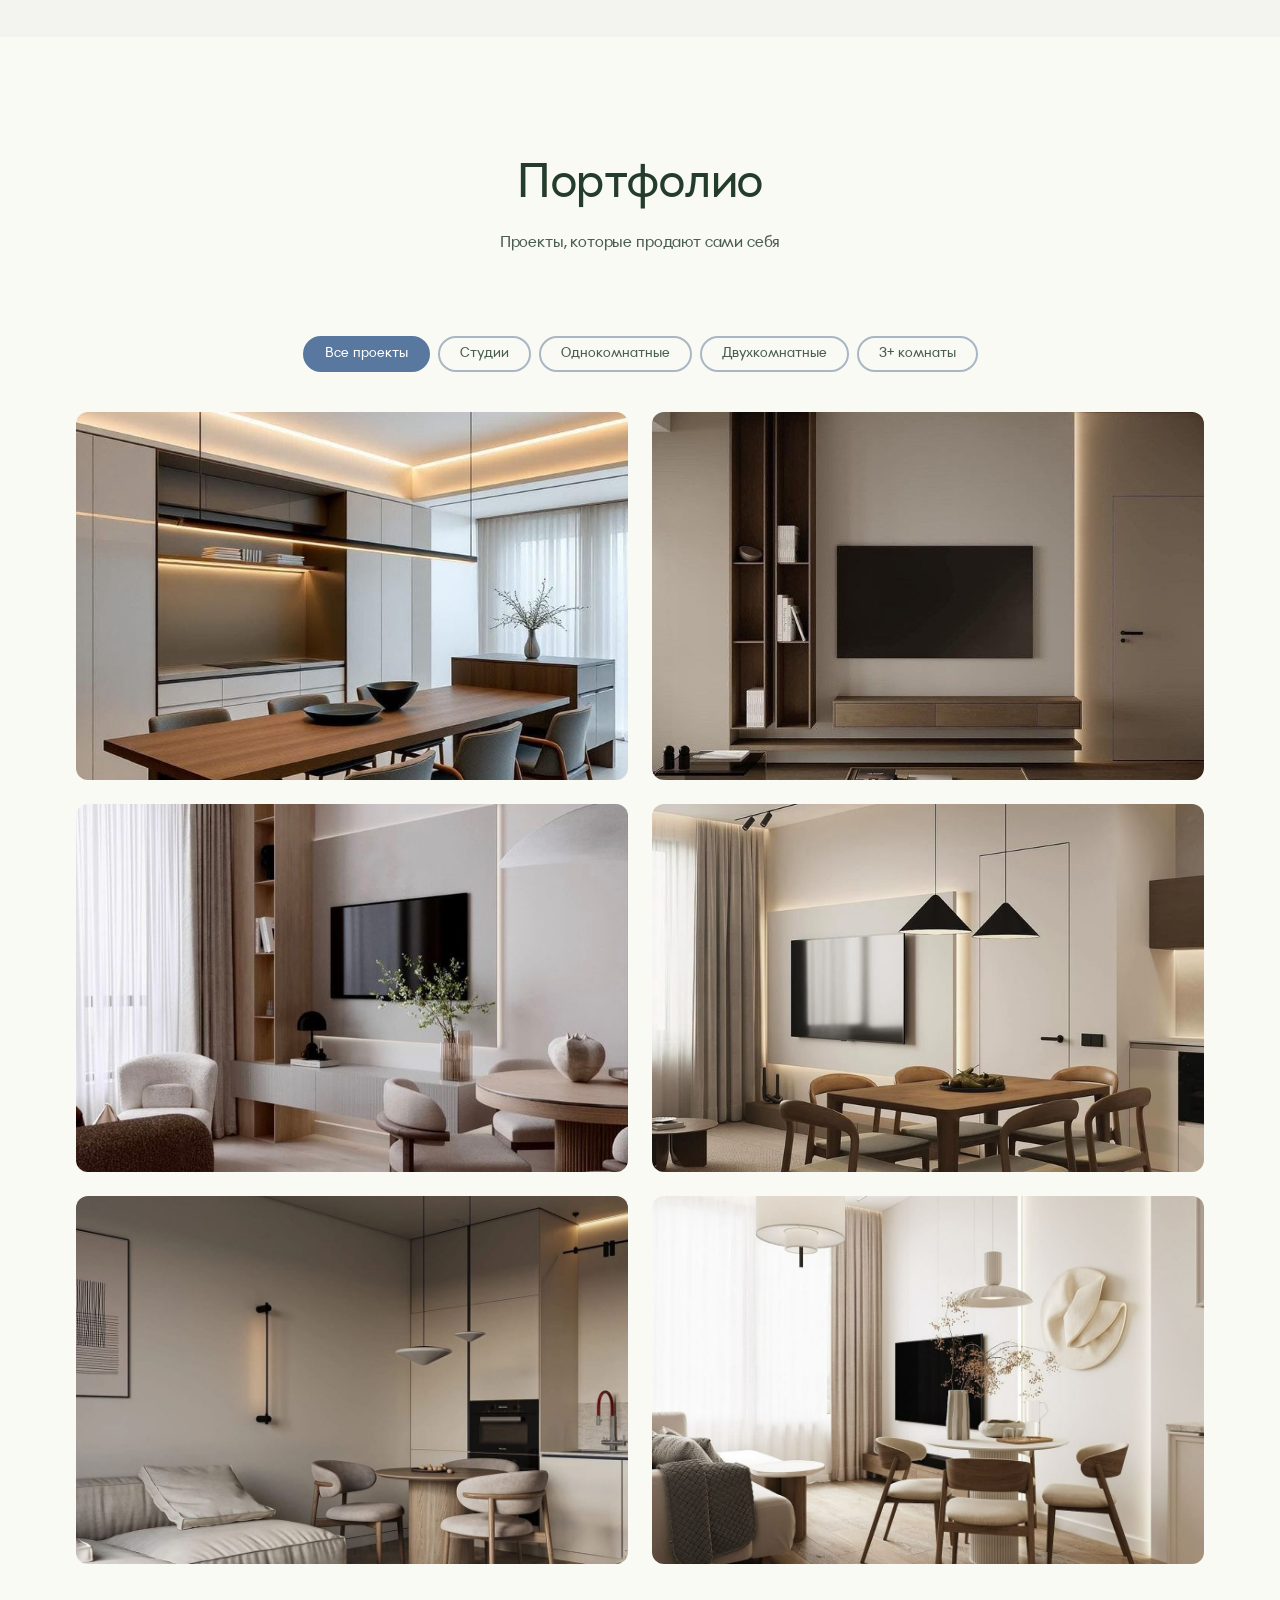
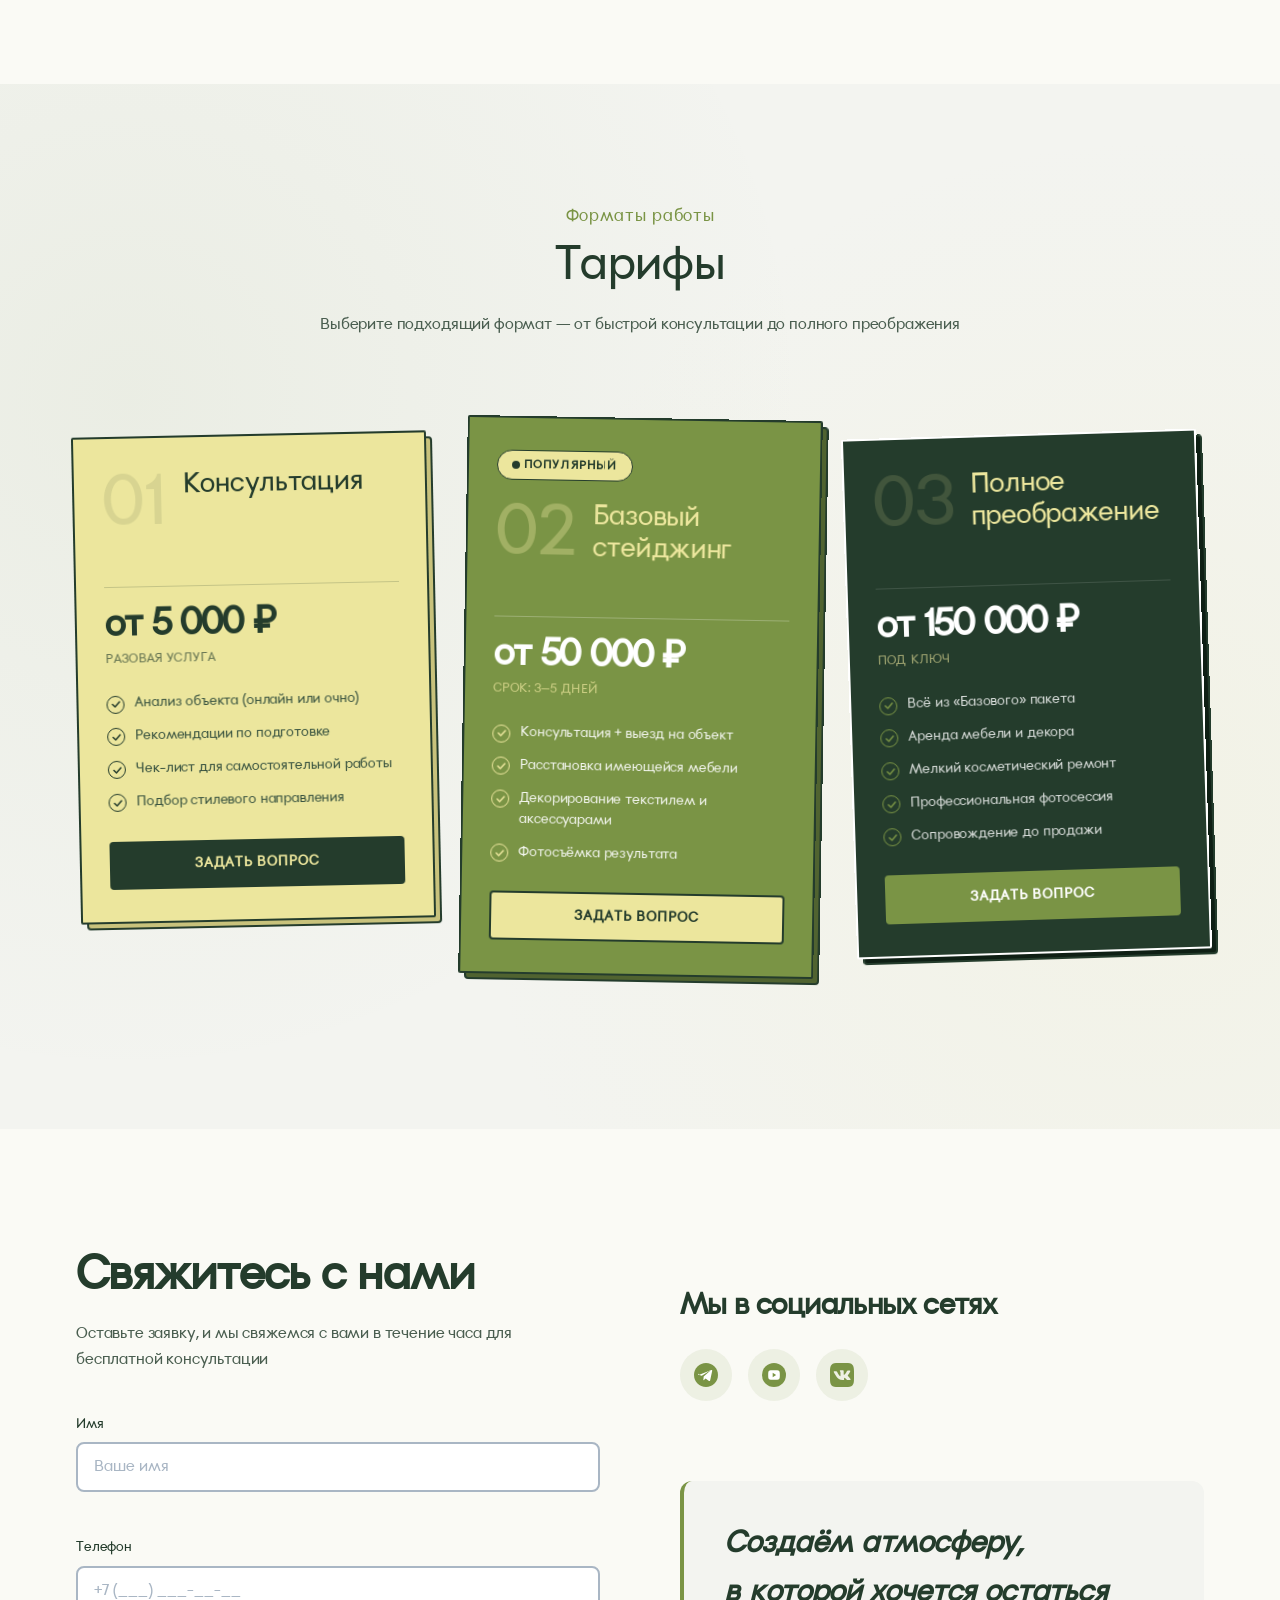
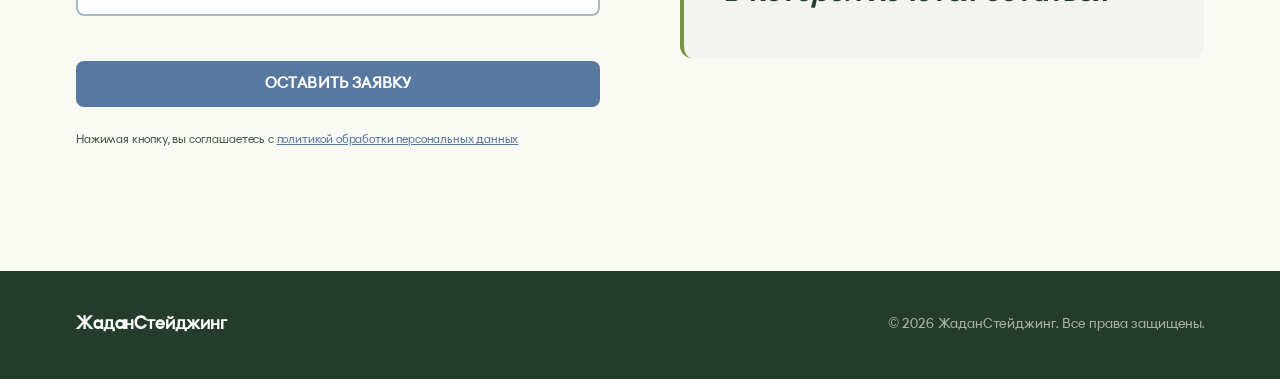
==== commit a3da9fa2: "chore: pre-deploy audit — remove unused files and dead code - Remove unused JS: slider.js, profile-c" ====
--- a/index.html
+++ b/index.html
@@ -34,7 +34,7 @@
 
   <!-- JS -->
   <script src="js/main.js" defer></script>
-  <script src="js/slider.js" defer></script>
+
   <script src="js/portfolio.js" defer></script>
   <script src="js/form.js" defer></script>
   <script src="js/modal.js" defer></script>
@@ -119,10 +119,20 @@
 
       <!-- Giant wordmark at bottom (Tilesuite pattern) -->
       <div class="hero__brand-wordmark" id="wordmark" aria-hidden="true">
-        <span data-text-effect
+        <!-- Desktop: single line -->
+        <span class="wordmark--desktop" data-text-effect
               data-text-effect-preset="blur"
               data-text-effect-per="char"
               data-text-effect-delay="0.2">ЖаданСтейджинг</span>
+        <!-- Mobile: two lines -->
+        <span class="wordmark--mobile" data-text-effect
+              data-text-effect-preset="blur"
+              data-text-effect-per="char"
+              data-text-effect-delay="0.2">Жадан</span>
+        <span class="wordmark--mobile" data-text-effect
+              data-text-effect-preset="blur"
+              data-text-effect-per="char"
+              data-text-effect-delay="0.5">Стейджинг</span>
       </div>
     </section>
 
--- a/css/base.css
+++ b/css/base.css
@@ -6,12 +6,6 @@
   font-display: swap;
 }
 
-@font-face {
-  font-family: 'DarkDeco';
-  src: url('../dark-deco-26.otf') format('opentype');
-  font-weight: 400;
-  font-display: swap;
-}
 
 @font-face {
   font-family: 'Sonko';
--- a/css/hero.css
+++ b/css/hero.css
@@ -96,6 +96,10 @@
   text-transform: inherit;
 }
 
+/* Desktop: show single-line, hide two-line spans */
+.hero__brand-wordmark .wordmark--mobile { display: none; }
+.hero__brand-wordmark .wordmark--desktop { display: block; }
+
 @keyframes wordmarkIn {
   from { transform: translateY(120%); }
   to   { transform: translateY(0); }
--- a/css/responsive.css
+++ b/css/responsive.css
@@ -62,12 +62,6 @@
   .header__burger {
     display: flex;
     flex-shrink: 0;
-    position: relative;
-    z-index: calc(var(--z-modal) - 5); /* 195 */
-  }
-
-  /* When menu is open, fix burger so it floats above the full-screen overlay (z-190) */
-  .header__burger[aria-expanded="true"] {
     position: fixed;
     top: calc((var(--header-height) - 32px) / 2);
     right: var(--container-padding);
@@ -149,6 +143,40 @@
     transform: scale(0.97);
   }
 
+  /* Close button inside mobile nav overlay */
+  .header__nav-close {
+    position: absolute;
+    top: calc((var(--header-height) - 32px) / 2);
+    right: var(--container-padding);
+    display: flex;
+    align-items: center;
+    justify-content: center;
+    width: 36px;
+    height: 36px;
+    background: transparent;
+    border: none;
+    cursor: pointer;
+    color: rgba(255, 255, 255, 0.85);
+    font-size: 1.35rem;
+    line-height: 1;
+    padding: 0;
+    border-radius: 50%;
+    transition: color 0.2s ease, background 0.2s ease, transform 0.2s ease;
+    -webkit-tap-highlight-color: transparent;
+  }
+
+  .header__nav-close:hover,
+  .header__nav-close:focus-visible {
+    color: #fff;
+    background: rgba(255, 255, 255, 0.1);
+    outline: none;
+    transform: rotate(90deg);
+  }
+
+  .header__nav-close:active {
+    transform: scale(0.88) rotate(90deg);
+  }
+
   /* ============================================
      HERO — Mobile
      ============================================ */
@@ -171,8 +199,16 @@
     white-space: normal;
     word-break: break-word;
     hyphens: auto;
-    line-height: 1.1;
-  }
+    line-height: 1.25;
+  }
+
+  .wordmark--mobile:first-of-type {
+    margin-bottom: 0.15em;
+  }
+
+  /* Mobile: hide single-line, show two-line spans */
+  .wordmark--desktop { display: none !important; }
+  .wordmark--mobile  { display: block !important; }
 
   /* ============================================
      ADVANTAGES — Mobile
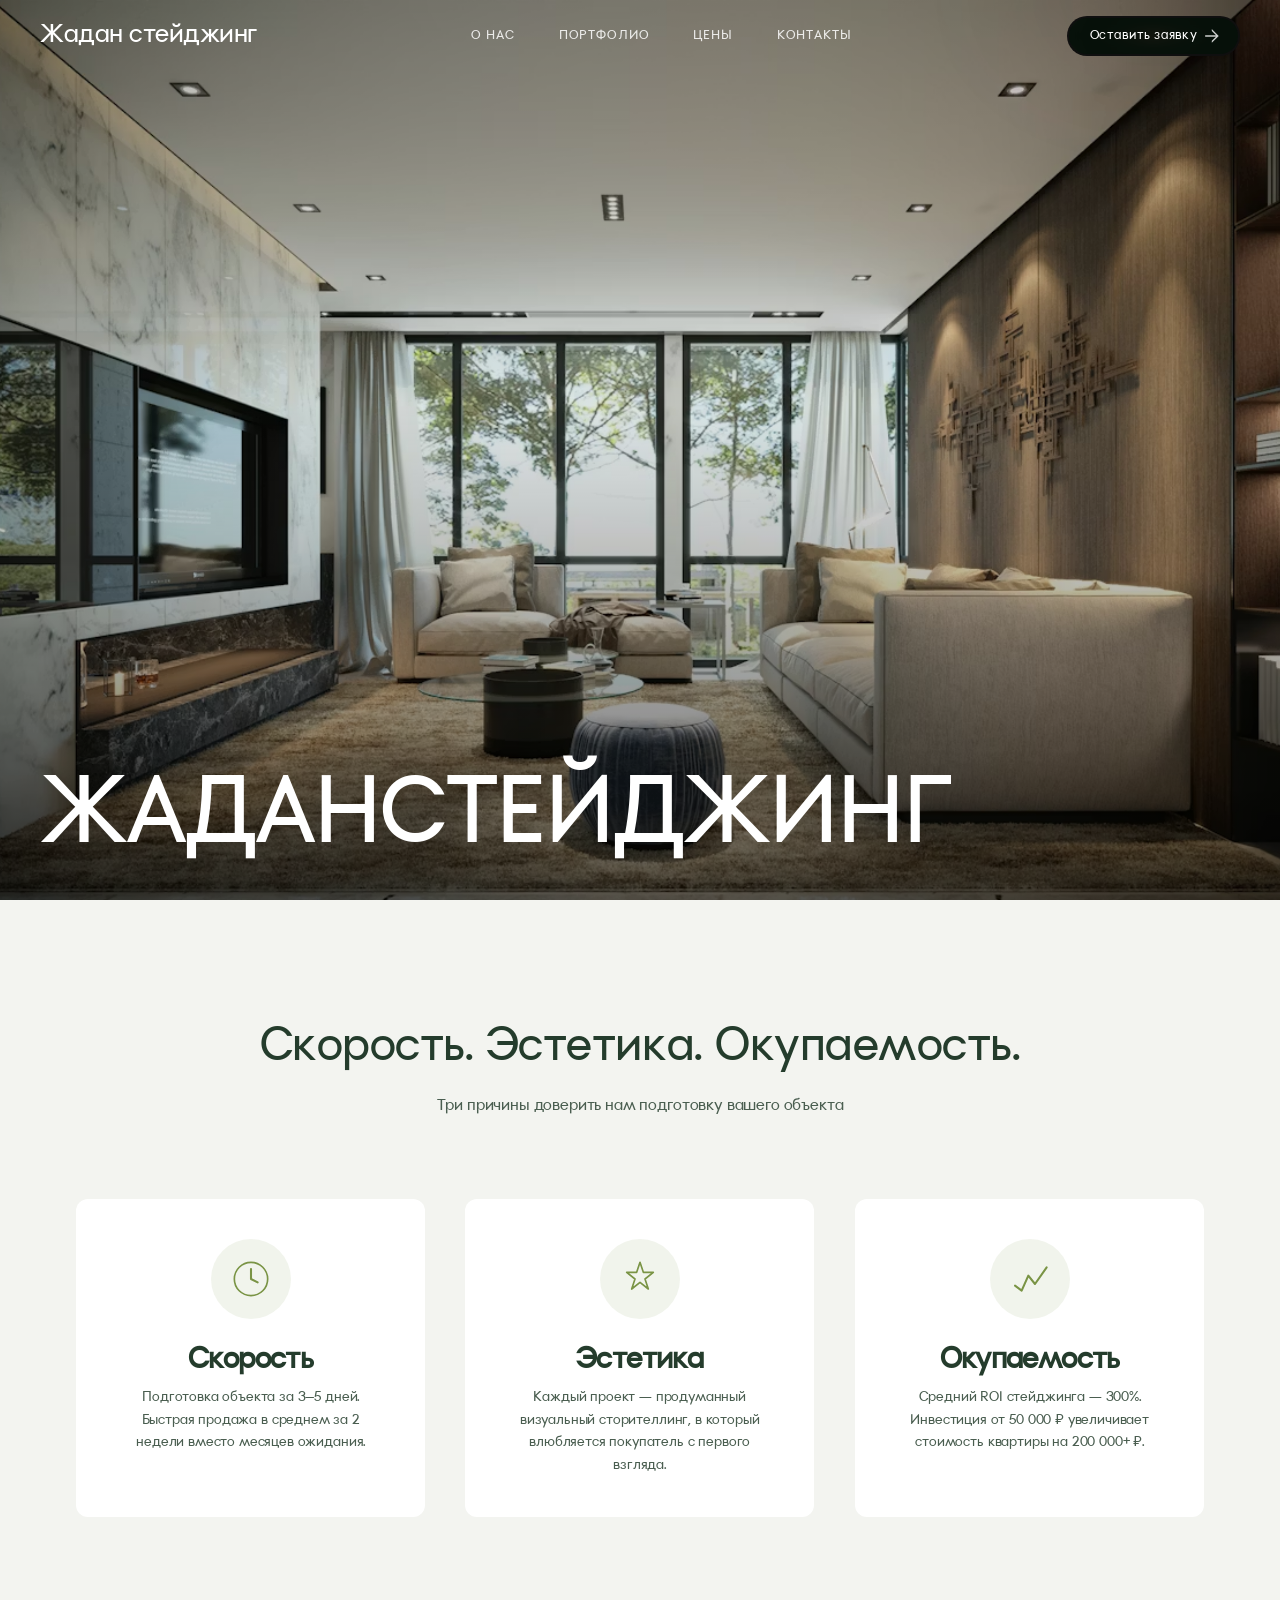
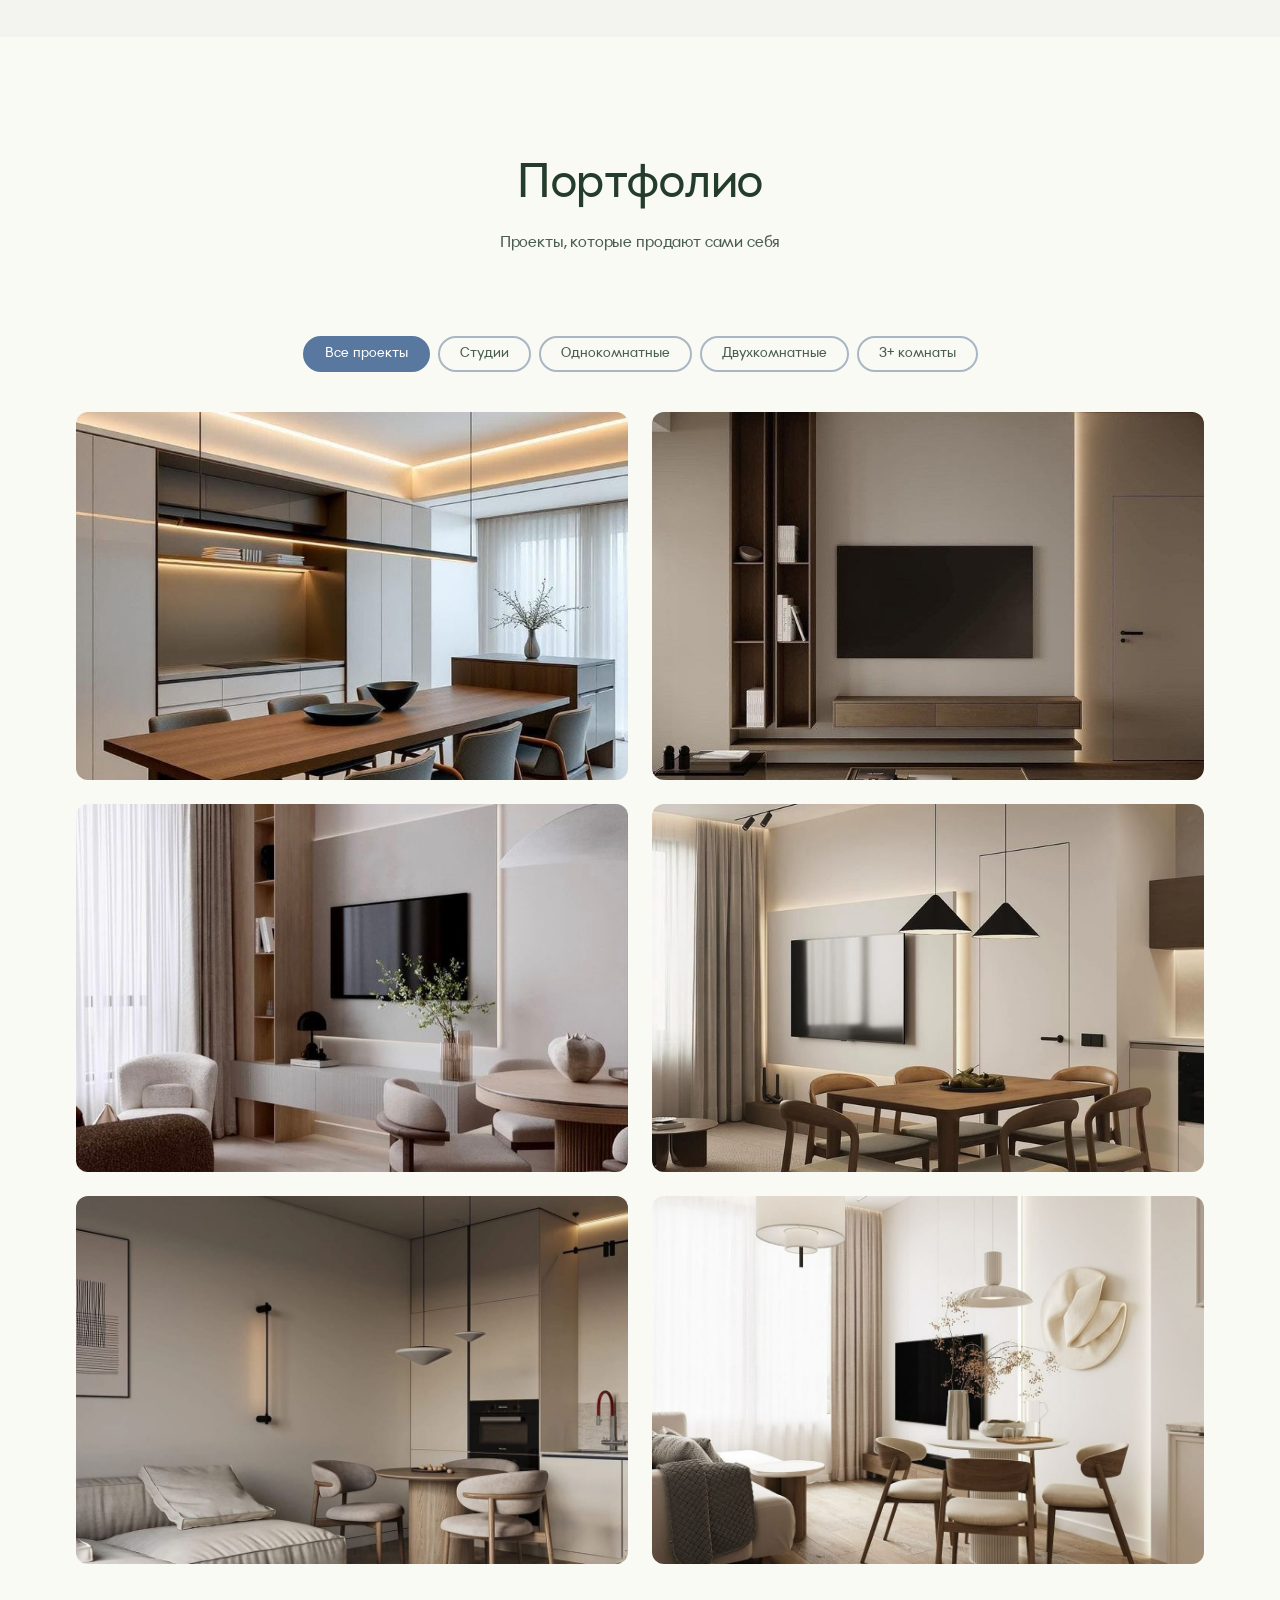
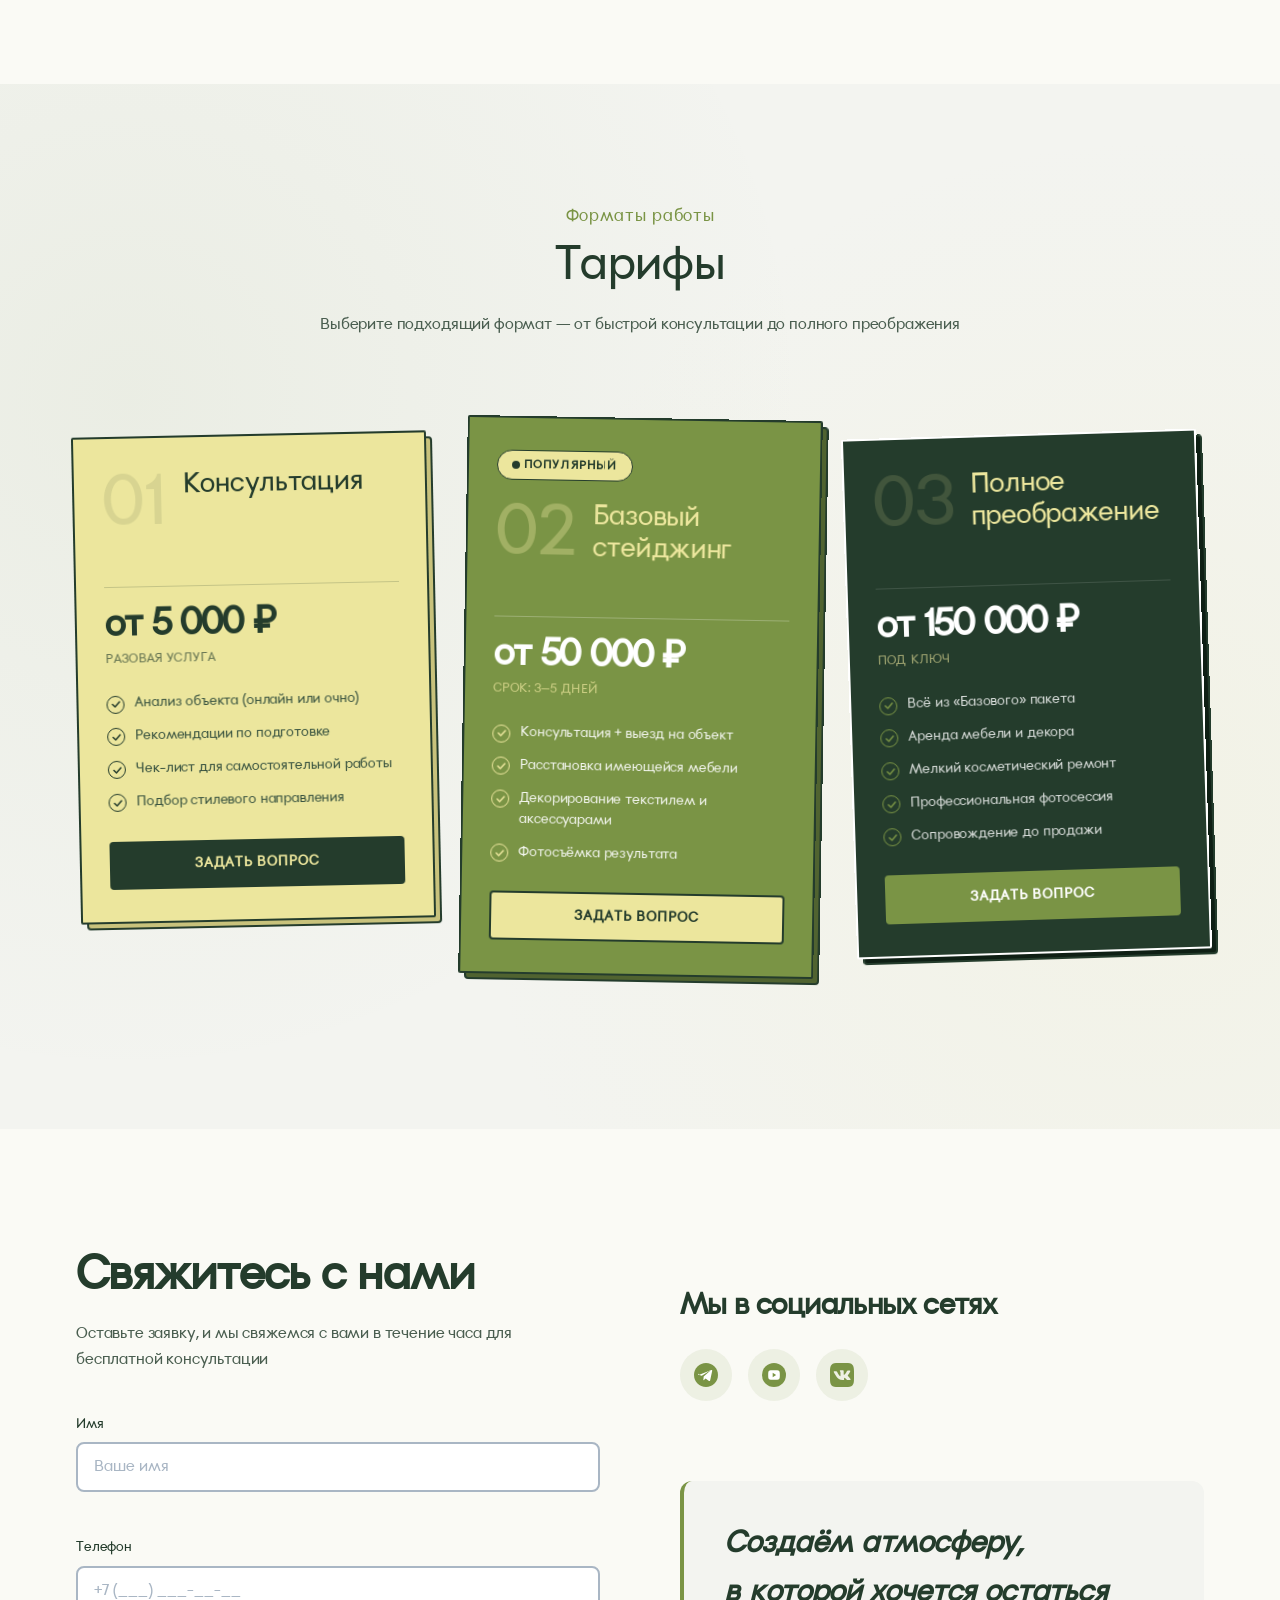
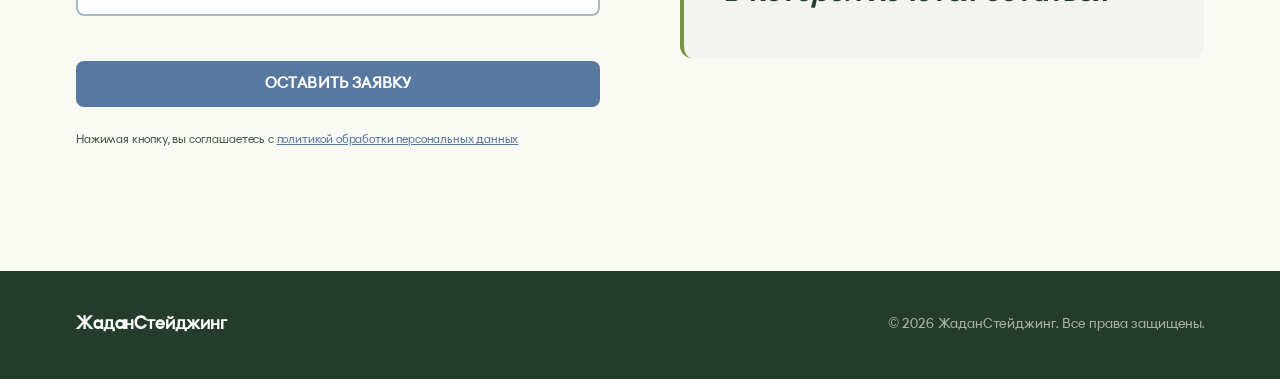
==== commit 11e31221: "feat(favicon): add SVG favicon in site color palette House icon with dark green bg, dusty blue body," ====
--- a/index.html
+++ b/index.html
@@ -13,6 +13,10 @@
   <meta property="og:locale" content="ru_RU">
 
   <title>Хоумстейджинг в Москве — Студия «ЖаданСтейджинг»</title>
+
+  <!-- Favicon -->
+  <link rel="icon" type="image/svg+xml" href="favicon.svg">
+  <link rel="shortcut icon" href="favicon.svg">
 
   <!-- Local custom fonts loaded via CSS -->
   <!-- Architexture font applied via @font-face in base.css -->
@@ -178,9 +182,8 @@
 
           <article class="advantage-card reveal">
             <div class="advantage-card__icon" aria-hidden="true">
-              <svg width="48" height="48" viewBox="0 0 48 48" fill="none">
-                <polyline points="4,36 16,20 24,28 36,12 44,12" stroke="currentColor" stroke-width="2.5" stroke-linecap="round" stroke-linejoin="round"/>
-                <polyline points="36,12 44,12 44,20" stroke="currentColor" stroke-width="2.5" stroke-linecap="round" stroke-linejoin="round"/>
+              <svg width="48" height="48" viewBox="0 0 48 48" fill="none" xmlns="http://www.w3.org/2000/svg">
+                <polyline points="6,32 14,38 22,20 30,30 44,10" stroke="currentColor" stroke-width="2.5" stroke-linecap="round" stroke-linejoin="round"/>
               </svg>
             </div>
             <h3 class="advantage-card__title">Окупаемость</h3>
--- a/css/header.css
+++ b/css/header.css
@@ -151,6 +151,11 @@
   display: flex;
   align-items: center;
   opacity: 0.8;
+}
+
+/* ===== Nav close button (mobile only) ===== */
+.header__nav-close {
+  display: none;
 }
 
 /* ===== Burger (mobile) ===== */
